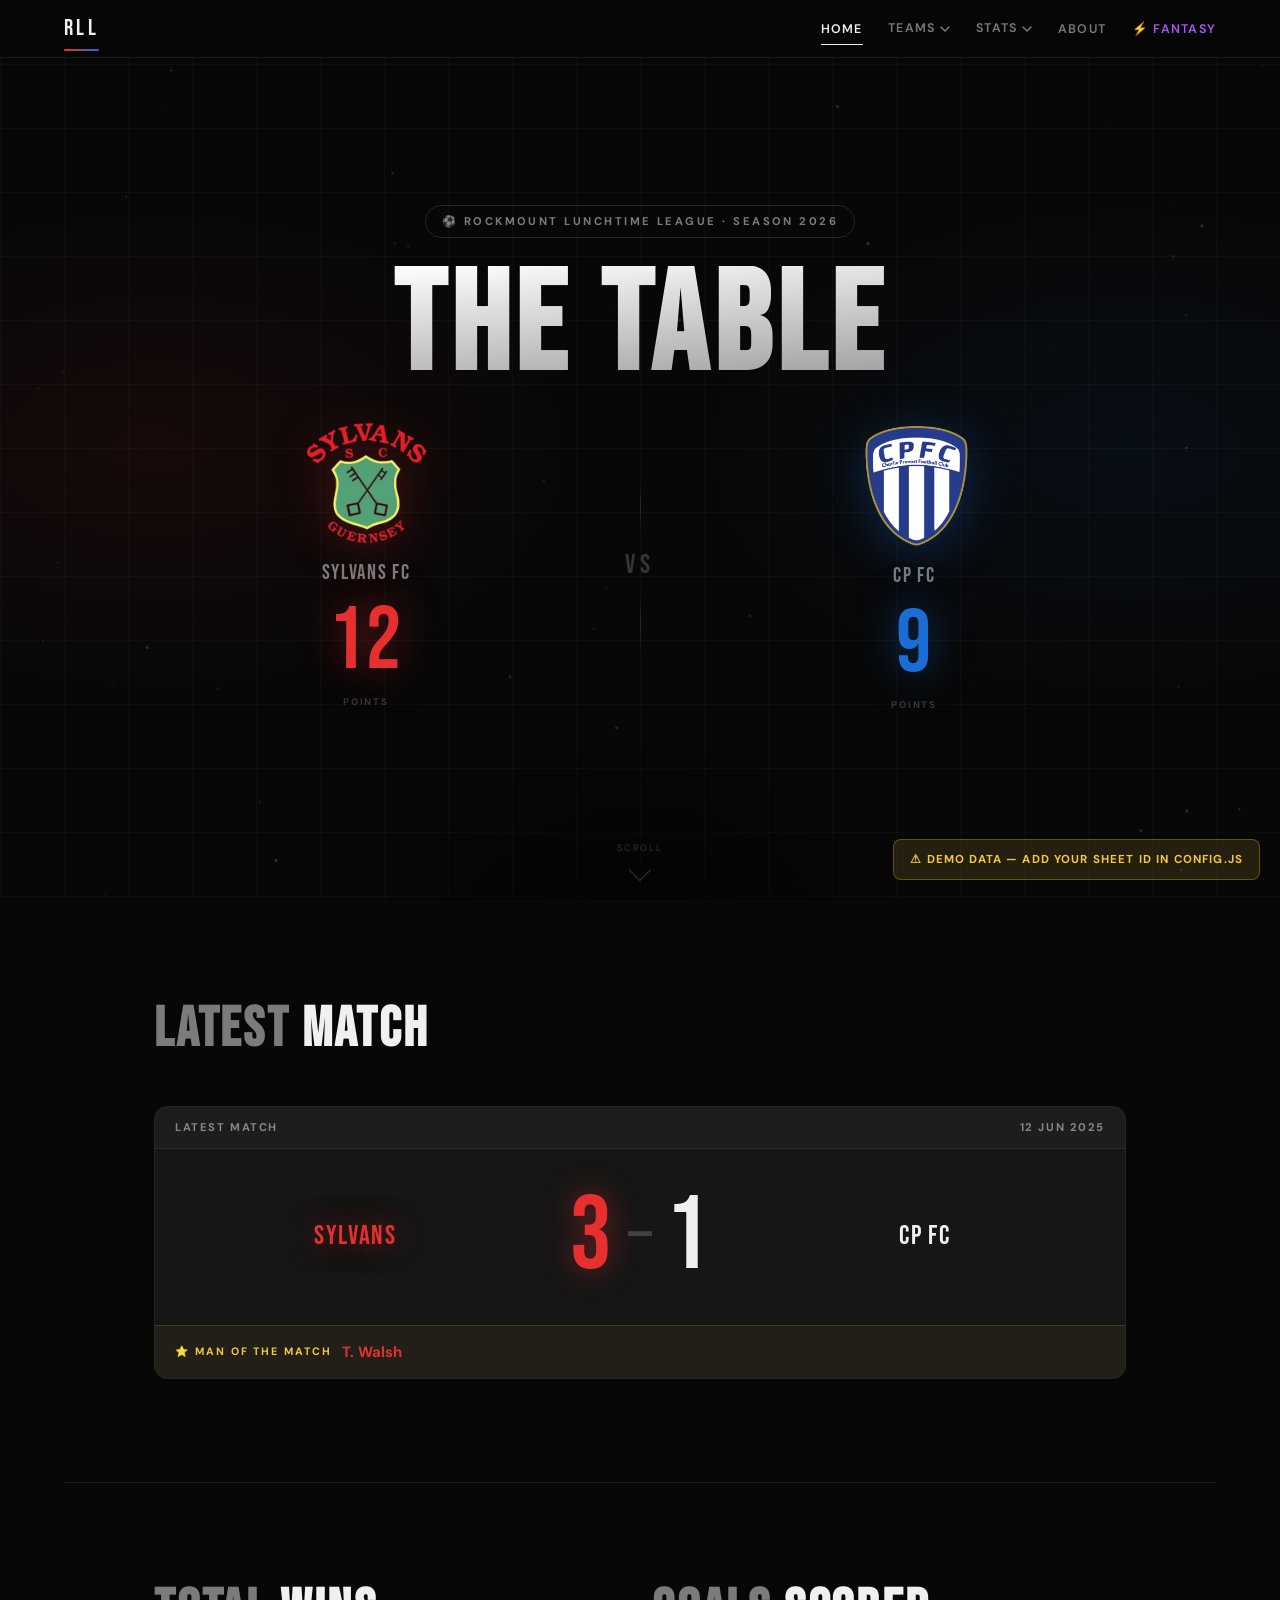
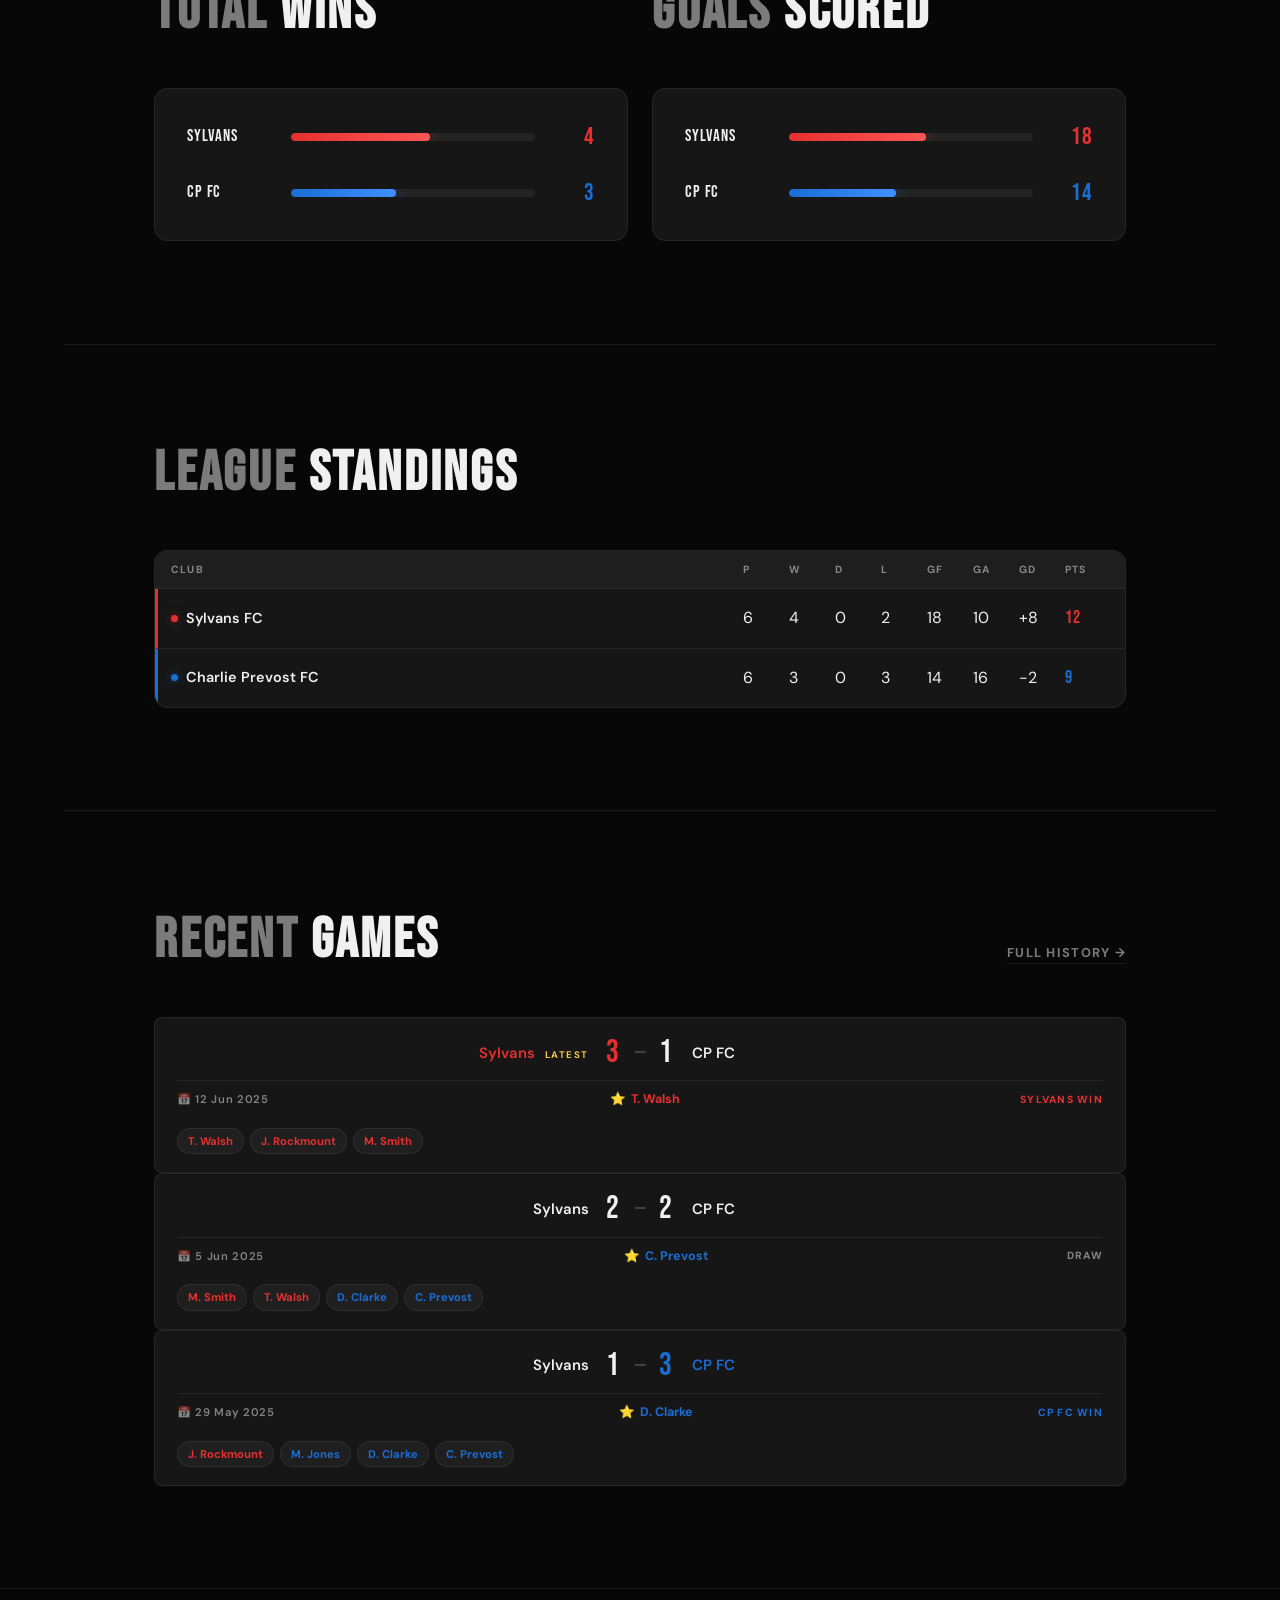
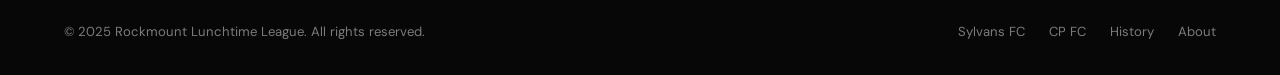
==== index.html @ b9c8434e "Update index.html" ====
<!DOCTYPE html>
<html lang="en">
<head>
  <meta charset="UTF-8" />
  <meta name="viewport" content="width=device-width, initial-scale=1.0" />
  <title>Rockmount Lunchtime League</title>
  <link rel="icon" type="image/png" href="/assets/favicon.png">
  <meta name="description" content="The official home of the Rockmount Lunchtime League — Sylvans FC vs Charlie Prevost FC." />
  <link rel="stylesheet" href="css/style.css" />
  <style>
    /* ---- Hero Points section ---- */
    .hero__points-area {
      width: 100%;
      display: flex;
      flex-direction: column;
      align-items: center;
      gap: clamp(14px, 2.5vw, 22px);
    }

    /* ---- Glassmorphism stats row ---- */
    .stats-strip {
      display: flex;
      gap: 14px;
      flex-wrap: wrap;
      justify-content: center;
      width: 100%;
    }
    .stats-strip__item {
      background: rgba(255,255,255,0.04);
      border: 1px solid rgba(255,255,255,0.09);
      backdrop-filter: blur(12px);
      border-radius: 10px;
      padding: 18px 28px;
      text-align: center;
      flex: 1; min-width: 150px; max-width: 200px;
    }
    .stats-strip__val {
      font-family: var(--font-d);
      font-size: clamp(2rem, 4vw, 2.8rem);
      letter-spacing: 0.05em; line-height: 1;
    }
    .stats-strip__lbl {
      font-size: 0.65rem; font-weight: 700;
      letter-spacing: 0.2em; text-transform: uppercase;
      color: var(--text-muted); margin-top: 5px;
    }

    /* ---- Section layouts ---- */
    .two-col {
      display: grid;
      grid-template-columns: 1fr 1fr;
      gap: 24px;
    }
    @media(max-width:680px) {
      .two-col { grid-template-columns: 1fr; }
      .stats-strip__item { min-width: 130px; }
    }

    /* ---- League badge ---- */
    .league-table-wrap {
      overflow-x: auto;
    }

    /* ---- Demo notice ---- */
    #demo-badge {
      display: none;
      position: fixed;
      bottom: 20px; right: 20px;
      background: rgba(245,200,66,0.12);
      border: 1px solid rgba(245,200,66,0.3);
      border-radius: 8px;
      padding: 10px 16px;
      font-size: 0.72rem; font-weight: 700;
      letter-spacing: 0.1em; text-transform: uppercase;
      color: var(--gold);
      align-items: center; gap: 8px;
      z-index: 200;
    }
  </style>
</head>
<body>

<!-- Page transition overlay -->
<div class="page-transition"></div>
<nav class="nav" id="main-nav">
  <a class="nav__logo" href="index.html" data-transition>RLL</a>
  <ul class="nav__links" id="nav-links">
    <li class="nav__item"><a class="nav__link" href="index.html" data-transition>Home</a></li>
    <li class="nav__item" id="dd-teams">
      <button class="nav__item-btn" data-dropdown="teams">Teams<svg viewBox="0 0 10 6" fill="none"><path d="M1 1l4 4 4-4" stroke="currentColor" stroke-width="1.5" stroke-linecap="round" stroke-linejoin="round"/></svg></button>
      <ul class="nav__dropdown">
        <li class="nav__dropdown-item"><a class="nav__dropdown-link" href="sylvans.html" data-transition><span class="nav__dropdown-link__icon">🔴</span> Sylvans FC</a></li>
        <li class="nav__dropdown-item"><a class="nav__dropdown-link" href="cpfc.html" data-transition><span class="nav__dropdown-link__icon">🔵</span> CP FC</a></li>
      </ul>
    </li>
    <li class="nav__item" id="dd-stats">
      <button class="nav__item-btn" data-dropdown="stats">Stats<svg viewBox="0 0 10 6" fill="none"><path d="M1 1l4 4 4-4" stroke="currentColor" stroke-width="1.5" stroke-linecap="round" stroke-linejoin="round"/></svg></button>
      <ul class="nav__dropdown">
        <li class="nav__dropdown-item"><a class="nav__dropdown-link" href="players.html" data-transition><span class="nav__dropdown-link__icon">👤</span> Players</a></li>
        <li class="nav__dropdown-item"><a class="nav__dropdown-link" href="history.html" data-transition><span class="nav__dropdown-link__icon">📋</span> History</a></li>
      </ul>
    </li>
    <li class="nav__item"><a class="nav__link" href="announcements.html" data-transition>About</a></li>
    <li class="nav__item nav__item--fantasy"><a class="nav__link" href="fantasy.html" data-transition style="color:#a855f7">&#x26A1; Fantasy</a></li>
  </ul>
  <button class="nav__toggle" aria-label="Toggle menu" id="nav-toggle"><span></span><span></span><span></span></button>
</nav>

<!-- Announcement banner — shown only when sheet cell has text -->
<div class="announcement-bar" id="announcement-bar" aria-live="polite" hidden>
  <span class="announcement-bar__icon">📣</span>
  <span class="announcement-bar__text" id="announcement-text"></span>
  <button class="announcement-bar__close" id="announcement-close" aria-label="Dismiss">✕</button>
</div>

<!-- Demo badge -->
<div id="demo-badge">⚠ Demo Data — Add your Sheet ID in config.js</div>

<!-- ── NAV ──────────────────────────────────────── -->


<!-- ── HERO ─────────────────────────────────────── -->
<section class="hero" id="hero">
  <div class="hero__bg"></div>
  <canvas id="hero-canvas" style="position:absolute;inset:0;width:100%;height:100%;z-index:0;opacity:0.4;pointer-events:none"></canvas>

  <div class="hero__content">
    <!-- Eyebrow -->
    <div class="hero__eyebrow">⚽ Rockmount Lunchtime League · Season 2026</div>

    <!-- Title -->
    <h1 class="hero__title">THE TABLE</h1>

    <!-- ── MAIN TEAM POINTS DISPLAY ── -->
    <div class="hero__teams" id="hero-teams">
      <!-- Sylvans -->
      <a class="hero__team hero__team--sylvans" href="sylvans.html" data-transition>
        <img
          class="team-logo team-logo--sylvans"
          src="assets/sylvans-logo.png"
          onerror="this.replaceWith(buildFallbackLogo('S','var(--sylvans)'))"
          alt="Sylvans FC"
        />
        <span class="hero__team-name">Sylvans FC</span>
        <div class="hero__team-pts" id="hero-syl-pts">
          <span class="loading" style="padding:0;gap:6px;border:none;font-family:var(--font-d);font-size:inherit;color:inherit">...</span>
        </div>
        <div class="hero__pts-label">Points</div>
      </a>

      <!-- VS -->
      <div class="hero__vs">
        <div class="hero__vs-line"></div>
        <span>VS</span>
        <div class="hero__vs-line"></div>
      </div>

      <!-- CP FC -->
      <a class="hero__team hero__team--cpfc" href="cpfc.html" data-transition>
        <img
          class="team-logo team-logo--cpfc"
          src="assets/cpfc-logo.png"
          onerror="this.replaceWith(buildFallbackLogo('C','var(--cpfc)'))"
          alt="CP FC"
        />
        <span class="hero__team-name">CP FC</span>
        <div class="hero__team-pts" id="hero-cpfc-pts">
          <span class="loading" style="padding:0;gap:6px;border:none;font-family:var(--font-d);font-size:inherit;color:inherit">...</span>
        </div>
        <div class="hero__pts-label">Points</div>
      </a>
    </div>

  </div><!-- /hero__content -->

  <div class="hero__scroll">
    <span>Scroll</span>
    <div class="hero__scroll-arrow"></div>
  </div>
</section>

<!-- ── LATEST MATCH ──────────────────────────────── -->
<section class="section" id="latest-match-section">
  <div class="container">
    <h2 class="section-title reveal"><span>Latest</span> Match</h2>
    <div id="latest-match-wrap" class="reveal">
      <div class="loading">Loading match data</div>
    </div>
  </div>
</section>

<!-- ── WINS & GOALS ──────────────────────────────── -->
<section class="section">
  <div class="container">
    <div class="two-col">
      <!-- Total Wins -->
      <div>
        <h2 class="section-title reveal"><span>Total</span> Wins</h2>
        <div id="wins-wrap" class="reveal">
          <div class="loading">Loading</div>
        </div>
      </div>
      <!-- Total Goals -->
      <div>
        <h2 class="section-title reveal"><span>Goals</span> Scored</h2>
        <div id="goals-wrap" class="reveal">
          <div class="loading">Loading</div>
        </div>
      </div>
    </div>
  </div>
</section>

<!-- ── FULL STANDINGS TABLE ──────────────────────── -->
<section class="section">
  <div class="container">
    <h2 class="section-title reveal"><span>League</span> Standings</h2>
    <div class="league-table-wrap reveal">
      <div id="standings-wrap">
        <div class="loading">Loading standings</div>
      </div>
    </div>
  </div>
</section>

<!-- ── QUICK HISTORY ─────────────────────────────── -->
<section class="section">
  <div class="container">
    <div style="display:flex;align-items:baseline;justify-content:space-between;flex-wrap:wrap;gap:12px;margin-bottom:clamp(24px,4vw,48px)">
      <h2 class="section-title" style="margin-bottom:0"><span>Recent</span> Games</h2>
      <a href="history.html" data-transition style="font-size:0.8rem;font-weight:700;letter-spacing:0.1em;text-transform:uppercase;color:var(--text-muted);transition:color 0.3s;border-bottom:1px solid var(--border)">
        Full History →
      </a>
    </div>
    <div id="quick-history-wrap">
      <div class="loading">Loading history</div>
    </div>
  </div>
</section>

<!-- ── FOOTER ────────────────────────────────────── -->
<footer class="footer">
  <p>© 2025 Rockmount Lunchtime League. All rights reserved.</p>
  <nav class="footer__links">
    <a href="sylvans.html" data-transition>Sylvans FC</a>
    <a href="cpfc.html"    data-transition>CP FC</a>
    <a href="history.html" data-transition>History</a>
    <a href="announcements.html"   data-transition>About</a>
  </nav>
</footer>

<!-- ── SCRIPTS ───────────────────────────────────── -->
<script src="js/config.js"></script>
<script src="js/data.js"></script>
<script src="js/main.js"></script>
<script>
  /* Fallback logo builder — SVG circle with initial */
  function buildFallbackLogo(letter, color) {
    const ns = "http://www.w3.org/2000/svg";
    const svg = document.createElementNS(ns, "svg");
    svg.setAttribute("viewBox","0 0 120 120");
    svg.setAttribute("width","100%"); svg.setAttribute("height","100%");
    svg.style.cssText = "display:block;max-width:100%";
    svg.innerHTML = `
      <circle cx="60" cy="60" r="58" fill="none" stroke="${color}" stroke-width="3" opacity="0.4"/>
      <circle cx="60" cy="60" r="48" fill="${color}" opacity="0.08"/>
      <text x="60" y="76" text-anchor="middle" font-family="Bebas Neue,Impact,sans-serif"
            font-size="54" fill="${color}">${letter}</text>`;
    return svg;
  }

  /* ── Page-specific init ── */
  document.addEventListener("DOMContentLoaded", async () => {
    initParticles("hero-canvas");

    const data = await RLLData.load();
    if (data.fromDemo) showDemoBadge();

    /* Announcement banner */
    if (data.announcement) {
      const bar   = document.getElementById("announcement-bar");
      const text  = document.getElementById("announcement-text");
      const close = document.getElementById("announcement-close");
      text.textContent = data.announcement;
      bar.hidden = false;
      // Slight delay so the entry animation is visible
      requestAnimationFrame(() => setTimeout(() => bar.classList.add("visible"), 60));
      close.addEventListener("click", () => {
        bar.classList.add("hiding");
        bar.addEventListener("transitionend", () => { bar.hidden = true; }, { once: true });
      });
    }

    /* Hero points — animate in with counter */
    const sylEl  = document.getElementById("hero-syl-pts");
    const cpfcEl = document.getElementById("hero-cpfc-pts");

    sylEl.innerHTML  = `<span data-count="${data.sylvansPoints}" data-duration="1400">0</span>`;
    cpfcEl.innerHTML = `<span data-count="${data.cpfcPoints}"    data-duration="1400">0</span>`;

    Counter.initAll();

    /* Score-flip the hero numbers after short delay */
    setTimeout(() => {
      const sylSpan  = sylEl.querySelector("span");
      const cpfcSpan = cpfcEl.querySelector("span");
      if (sylSpan)  animateScoreFlip(sylSpan,  data.sylvansPoints);
      if (cpfcSpan) animateScoreFlip(cpfcSpan, data.cpfcPoints);
    }, 300);

    /* Latest match card */
    document.getElementById("latest-match-wrap").innerHTML = buildMatchCard(data.latestMatch);

    /* Wins comparison bar */
    document.getElementById("wins-wrap").innerHTML =
      buildComparisonBar(data,
        "Sylvans", data.sylvansWins,
        "CP FC",   data.cpfcWins
      );

    /* Goals comparison bar */
    document.getElementById("goals-wrap").innerHTML =
      buildComparisonBar(data,
        "Sylvans", data.sylvansGoalsFor,
        "CP FC",   data.cpfcGoalsFor
      );

    /* Full standings table */
    const sylLead = data.sylvansPoints >= data.cpfcPoints;
    document.getElementById("standings-wrap").innerHTML = `
      <div class="standings-table">
        <div class="standings-table__header">
          <span>Club</span>
          <span>P</span><span>W</span><span>D</span><span>L</span>
          <span>GF</span><span>GA</span><span>GD</span><span>Pts</span>
        </div>
        ${buildStandingsRow(
          sylLead ? 1 : 2,
          "Sylvans FC", data.sylvansPlayed, data.sylvansWins, data.sylvansDraws,
          data.sylvansLosses, data.sylvansGoalsFor, data.sylvansGoalsAgainst, data.sylvansPoints,
          "sylvans"
        )}
        ${buildStandingsRow(
          sylLead ? 2 : 1,
          "Charlie Prevost FC", data.cpfcPlayed, data.cpfcWins, data.cpfcDraws,
          data.cpfcLosses, data.cpfcGoalsFor, data.cpfcGoalsAgainst, data.cpfcPoints,
          "cpfc"
        )}
      </div>
    `;

    /* Quick history — last 3 games */
    document.getElementById("quick-history-wrap").innerHTML =
      buildHistoryRows(data.history.slice(0, 3));

    /* Re-init reveals for injected content */
    document.querySelectorAll(".reveal").forEach(el => {
      if (!el.classList.contains("visible")) Reveal.observe(el);
    });
    Bars.init();
    Counter.initAll();
  });

  function buildStandingsRow(pos, name, p, w, d, l, gf, ga, pts, team) {
    const gd = gf - ga;
    return `
      <div class="standings-row standings-row--${pos === 1 ? "1st" : "2nd"}">
        <div class="standings-team">
          <div class="standings-dot"></div>
          <span>${name}</span>
        </div>
        <span>${p}</span>
        <span>${w}</span>
        <span>${d}</span>
        <span>${l}</span>
        <span>${gf}</span>
        <span>${ga}</span>
        <span>${gd > 0 ? "+" : ""}${gd}</span>
        <span class="standings-pts">${pts}</span>
      </div>
    `;
  }
</script>
</body>
</html>
---- css/style.css ----
/* =====================================================
   ROCKMOUNT LUNCHTIME LEAGUE — style.css
===================================================== */
@import url('https://fonts.googleapis.com/css2?family=Bebas+Neue&family=DM+Sans:opsz,wght@9..40,300;9..40,400;9..40,500;9..40,600;9..40,700&display=swap');

:root {
  --bg:#070707; --bg-raised:#0f0f0f; --bg-card:#161616; --bg-card-hv:#1c1c1c;
  --text:#f0f0f0; --text-muted:rgba(240,240,240,0.5); --text-dim:rgba(240,240,240,0.2);
  --border:rgba(255,255,255,0.07); --border-md:rgba(255,255,255,0.12);
  --sylvans:#e63030; --sylvans-lt:#ff5555; --sylvans-glow:rgba(230,48,48,0.5);
  --cpfc:#1a6dd4;    --cpfc-lt:#4090ff;    --cpfc-glow:rgba(26,109,212,0.5);
  --gold:#f5c842; --gold-glow:rgba(245,200,66,0.35);
  --green:#2ed573; --red-soft:#ff4757;
  --team-color:var(--sylvans); --team-glow:var(--sylvans-glow); --team-lt:var(--sylvans-lt);
  --nav-h:58px; --pad-x:clamp(16px,5vw,64px);
  --section-py:clamp(48px,8vw,110px); --radius:8px; --radius-lg:14px;
  --font-d:'Bebas Neue','Impact',sans-serif; --font-b:'DM Sans','Helvetica Neue',sans-serif;
  --ease:cubic-bezier(0.25,0.46,0.45,0.94); --ease-bounce:cubic-bezier(0.34,1.56,0.64,1);
  --t:0.3s; --ts:0.6s;
}
*,*::before,*::after{margin:0;padding:0;box-sizing:border-box;}
html{scroll-behavior:smooth;}
body{background:var(--bg);color:var(--text);font-family:var(--font-b);line-height:1.65;overflow-x:hidden;-webkit-font-smoothing:antialiased;}
a{color:inherit;text-decoration:none;}
img,svg{display:block;max-width:100%;}
button{cursor:pointer;border:none;background:none;font:inherit;}

/* PAGE TRANSITION */
.page-transition{position:fixed;inset:0;background:#000;z-index:9999;pointer-events:none;transform:translateY(0%);transition:transform .55s var(--ease);}
.page-transition.out{transform:translateY(-100%);}
.page-transition.prep{transform:translateY(-100%);transition:none;}
.page-transition.in{transform:translateY(0%);transition:transform .45s var(--ease);}

/* NAV */
.nav{position:fixed;top:0;left:0;right:0;height:var(--nav-h);z-index:100;display:flex;align-items:center;justify-content:space-between;padding:0 var(--pad-x);background:rgba(7,7,7,.82);backdrop-filter:blur(20px);-webkit-backdrop-filter:blur(20px);border-bottom:1px solid var(--border);transition:background var(--t) var(--ease);}
.nav.scrolled{background:rgba(7,7,7,.97);}
.nav__logo{font-family:var(--font-d);font-size:1.45rem;letter-spacing:.15em;position:relative;flex-shrink:0;z-index:2;}
.nav__logo::after{content:'';position:absolute;bottom:-3px;left:0;right:0;height:2px;background:linear-gradient(90deg,var(--sylvans),var(--cpfc));border-radius:2px;}
.nav__links{display:flex;list-style:none;gap:clamp(10px,2vw,30px);align-items:center;}
.nav__link{font-size:.78rem;font-weight:600;letter-spacing:.1em;text-transform:uppercase;color:var(--text-muted);transition:color var(--t) var(--ease);position:relative;white-space:nowrap;padding:4px 0;}
.nav__link::after{content:'';position:absolute;bottom:-4px;left:0;right:0;height:1px;background:var(--text);transform:scaleX(0);transition:transform var(--t) var(--ease);transform-origin:left;}
.nav__link:hover,.nav__link.active{color:var(--text);}
.nav__link:hover::after,.nav__link.active::after{transform:scaleX(1);}
.nav__toggle{display:none;flex-direction:column;gap:5px;padding:8px;margin-right:-8px;z-index:2;-webkit-tap-highlight-color:transparent;}
.nav__toggle span{display:block;width:22px;height:2px;background:var(--text);border-radius:2px;transition:var(--t) var(--ease);transform-origin:center;}
.nav__toggle.open span:nth-child(1){transform:translateY(7px) rotate(45deg);}
.nav__toggle.open span:nth-child(2){opacity:0;transform:scaleX(0);}
.nav__toggle.open span:nth-child(3){transform:translateY(-7px) rotate(-45deg);}

/* CONTAINER & SECTION */
.container{width:100%;max-width:1100px;margin:0 auto;padding:0 var(--pad-x);}
.section{padding:var(--section-py) 0;position:relative;}
.section+.section::before{content:'';display:block;height:1px;background:var(--border);position:absolute;top:0;left:var(--pad-x);right:var(--pad-x);}
.section-title{font-family:var(--font-d);font-size:clamp(1.8rem,5vw,3.5rem);letter-spacing:.05em;line-height:1;margin-bottom:clamp(20px,4vw,48px);}
.section-title span{color:var(--text-muted);}

/* REVEAL */
.reveal{opacity:0;transform:translateY(22px);transition:opacity .65s var(--ease),transform .65s var(--ease);}
.reveal.visible{opacity:1;transform:translateY(0);}

/* HERO */
.hero{min-height:100svh;display:flex;flex-direction:column;justify-content:center;align-items:center;padding:calc(var(--nav-h) + 32px) var(--pad-x) 72px;position:relative;overflow:hidden;text-align:center;}
.hero__bg{position:absolute;inset:0;z-index:0;background:var(--bg);}
.hero__bg::before{content:'';position:absolute;inset:0;background-image:linear-gradient(rgba(255,255,255,.025) 1px,transparent 1px),linear-gradient(90deg,rgba(255,255,255,.025) 1px,transparent 1px);background-size:64px 64px;}
.hero__bg::after{content:'';position:absolute;inset:0;background:radial-gradient(ellipse 55% 45% at 12% 50%,rgba(230,48,48,.07) 0%,transparent 65%),radial-gradient(ellipse 55% 45% at 88% 50%,rgba(26,109,212,.07) 0%,transparent 65%),radial-gradient(ellipse 40% 60% at 50% 115%,rgba(0,0,0,.9) 0%,transparent 60%);}
.hero__content{position:relative;z-index:1;display:flex;flex-direction:column;align-items:center;gap:clamp(18px,3vw,28px);width:100%;max-width:960px;}
.hero__eyebrow{font-size:.7rem;font-weight:700;letter-spacing:.22em;text-transform:uppercase;color:var(--text-muted);border:1px solid var(--border-md);padding:6px 16px;border-radius:100px;white-space:nowrap;}
.hero__title{font-family:var(--font-d);font-size:clamp(3rem,11vw,9rem);line-height:.88;letter-spacing:.04em;background:linear-gradient(175deg,#fff 0%,rgba(255,255,255,.58) 100%);-webkit-background-clip:text;-webkit-text-fill-color:transparent;background-clip:text;}
.hero__teams{display:flex;align-items:center;justify-content:center;gap:clamp(10px,4vw,70px);width:100%;}
.hero__team{display:flex;flex-direction:column;align-items:center;gap:clamp(6px,1.5vw,12px);text-decoration:none;transition:transform var(--t) var(--ease);flex:1;min-width:0;-webkit-tap-highlight-color:transparent;}
.hero__team:active{transform:scale(.97);}
@media(hover:hover){.hero__team:hover{transform:translateY(-5px);}}
.team-logo{width:clamp(72px,16vw,134px);height:auto;flex-shrink:0;}
.team-logo--sylvans{filter:drop-shadow(0 8px 24px rgba(230,48,48,.3));animation:floatLogo 4s ease-in-out infinite,glowSylvans 3.5s ease-in-out infinite;}
.team-logo--cpfc{filter:drop-shadow(0 8px 24px rgba(26,109,212,.3));animation:floatLogo 4s ease-in-out infinite .7s,glowCPFC 3.5s ease-in-out infinite .7s;}
.hero__team-name{font-family:var(--font-d);font-size:clamp(.8rem,2.5vw,1.3rem);letter-spacing:.08em;color:var(--text-muted);text-align:center;line-height:1.2;}
.hero__team-pts{font-family:var(--font-d);font-size:clamp(3rem,9vw,5.5rem);line-height:1;letter-spacing:.02em;}
.hero__team--sylvans .hero__team-pts{color:var(--sylvans);text-shadow:0 0 40px var(--sylvans-glow);}
.hero__team--cpfc .hero__team-pts{color:var(--cpfc);text-shadow:0 0 40px var(--cpfc-glow);}
.hero__pts-label{font-size:.6rem;font-weight:700;letter-spacing:.2em;text-transform:uppercase;color:var(--text-dim);margin-top:-4px;}
.hero__vs{display:flex;flex-direction:column;align-items:center;gap:8px;padding:0 2px;flex-shrink:0;}
.hero__vs>span{font-family:var(--font-d);font-size:clamp(.9rem,2.5vw,1.7rem);letter-spacing:.18em;color:var(--text-dim);}
.hero__vs-line{width:1px;height:clamp(36px,6vw,55px);background:linear-gradient(180deg,transparent,var(--border-md),transparent);}
.hero__scroll{position:absolute;bottom:22px;left:50%;transform:translateX(-50%);display:flex;flex-direction:column;align-items:center;gap:6px;z-index:1;}
.hero__scroll>span{font-size:.58rem;letter-spacing:.2em;text-transform:uppercase;color:var(--text-dim);}
.hero__scroll-arrow{width:16px;height:16px;border-right:1px solid var(--text-dim);border-bottom:1px solid var(--text-dim);transform:rotate(45deg);animation:scrollBounce 2.2s ease-in-out infinite;}

/* STANDINGS */
.standings-table{width:100%;border:1px solid var(--border);border-radius:var(--radius-lg);overflow:hidden;background:var(--bg-card);}
.standings-table__header{display:grid;grid-template-columns:1fr repeat(8,minmax(32px,44px));padding:10px 16px;background:rgba(255,255,255,.035);border-bottom:1px solid var(--border);font-size:.65rem;font-weight:700;letter-spacing:.12em;text-transform:uppercase;color:var(--text-muted);gap:2px;}
.standings-row{display:grid;grid-template-columns:1fr repeat(8,minmax(32px,44px));padding:14px 16px;border-bottom:1px solid var(--border);align-items:center;gap:2px;transition:background var(--t) var(--ease);}
.standings-row:last-child{border-bottom:none;}
.standings-row:hover{background:rgba(255,255,255,.02);}
.standings-row--1st{border-left:3px solid var(--sylvans);padding-left:13px;}
.standings-row--2nd{border-left:3px solid var(--cpfc);padding-left:13px;}
.standings-team{display:flex;align-items:center;gap:8px;font-weight:600;font-size:.9rem;min-width:0;}
.standings-team-name{white-space:nowrap;overflow:hidden;text-overflow:ellipsis;}
.standings-dot{width:7px;height:7px;border-radius:50%;flex-shrink:0;}
.standings-row--1st .standings-dot{background:var(--sylvans);box-shadow:0 0 8px var(--sylvans-glow);}
.standings-row--2nd .standings-dot{background:var(--cpfc);box-shadow:0 0 8px var(--cpfc-glow);}
.standings-pts{font-family:var(--font-d);font-size:1.15rem;letter-spacing:.05em;}
.standings-row--1st .standings-pts{color:var(--sylvans);}
.standings-row--2nd .standings-pts{color:var(--cpfc);}
.standings-col{font-size:.88rem;text-align:center;color:var(--text-muted);}

/* MATCH CARD */
.match-card{background:var(--bg-card);border:1px solid var(--border);border-radius:var(--radius-lg);overflow:hidden;}
.match-card__date{padding:11px 20px;background:rgba(255,255,255,.03);border-bottom:1px solid var(--border);font-size:.7rem;font-weight:700;letter-spacing:.14em;text-transform:uppercase;color:var(--text-muted);display:flex;justify-content:space-between;align-items:center;flex-wrap:wrap;gap:6px;}
.match-card__body{padding:clamp(20px,4vw,36px) clamp(16px,3vw,24px);display:flex;align-items:center;justify-content:center;gap:clamp(10px,3vw,50px);}
.match-card__team{display:flex;flex-direction:column;align-items:center;gap:4px;flex:1;min-width:80px;}
.match-card__team-name{font-family:var(--font-d);font-size:clamp(1rem,3.5vw,1.7rem);letter-spacing:.06em;text-align:center;line-height:1.1;}
.match-card__score-block{display:flex;align-items:center;gap:clamp(8px,2vw,14px);flex-shrink:0;}
.match-card__score{font-family:var(--font-d);font-size:clamp(3rem,10vw,6.5rem);line-height:1;letter-spacing:.02em;}
.match-card__score-sep{font-family:var(--font-d);font-size:clamp(1.2rem,4vw,3rem);color:var(--text-dim);line-height:1;}
.match-card__motm{padding:14px 20px;background:rgba(245,200,66,.05);border-top:1px solid rgba(245,200,66,.15);display:flex;align-items:center;gap:10px;flex-wrap:wrap;}
.match-card__motm-label{font-size:.67rem;font-weight:700;letter-spacing:.18em;text-transform:uppercase;color:var(--gold);}
.match-card__motm-name{font-weight:600;font-size:.93rem;}

/* COMPARISON BAR */
.comparison-bar{background:var(--bg-card);border:1px solid var(--border);border-radius:var(--radius-lg);padding:clamp(20px,3vw,28px) clamp(16px,3vw,32px);display:flex;flex-direction:column;gap:16px;}
.comparison-bar__row{display:flex;align-items:center;gap:clamp(10px,2vw,16px);}
.comparison-bar__team{width:clamp(58px,12vw,88px);flex-shrink:0;font-family:var(--font-d);font-size:clamp(.85rem,2vw,1.05rem);letter-spacing:.05em;white-space:nowrap;}
.comparison-bar__track{flex:1;height:8px;background:rgba(255,255,255,.06);border-radius:100px;overflow:hidden;}
.comparison-bar__fill{height:100%;border-radius:100px;width:0%;transition:width 1.3s var(--ease);}
.comparison-bar__row--sylvans .comparison-bar__fill{background:linear-gradient(90deg,var(--sylvans),var(--sylvans-lt));box-shadow:0 0 16px var(--sylvans-glow);}
.comparison-bar__row--cpfc   .comparison-bar__fill{background:linear-gradient(90deg,var(--cpfc),var(--cpfc-lt));box-shadow:0 0 16px var(--cpfc-glow);}
.comparison-bar__value{width:clamp(32px,7vw,44px);text-align:right;font-family:var(--font-d);font-size:clamp(1.2rem,3vw,1.5rem);letter-spacing:.05em;}
.comparison-bar__row--sylvans .comparison-bar__value{color:var(--sylvans);}
.comparison-bar__row--cpfc   .comparison-bar__value{color:var(--cpfc);}

/* MOTM */
.motm-podium{display:grid;grid-template-columns:repeat(3,1fr);gap:12px;margin-bottom:20px;}
.motm-podium__card{background:var(--bg-card);border:1px solid var(--border);border-radius:var(--radius-lg);padding:clamp(16px,2.5vw,24px);text-align:center;position:relative;overflow:hidden;transition:border-color var(--t),background var(--t);}
.motm-podium__card:hover{background:var(--bg-card-hv);border-color:rgba(245,200,66,.35);}
.motm-podium__card--1st{border-color:rgba(245,200,66,.3);background:rgba(245,200,66,.04);}
.motm-podium__pos{font-family:var(--font-d);font-size:2.2rem;letter-spacing:.04em;line-height:1;color:var(--text-dim);margin-bottom:6px;}
.motm-podium__card--1st .motm-podium__pos{color:var(--gold);font-size:2.6rem;}
.motm-podium__name{font-weight:700;font-size:clamp(.82rem,2vw,1rem);line-height:1.3;}
.motm-podium__count{font-size:.7rem;color:var(--gold);font-weight:700;margin-top:4px;}
.motm-list{display:flex;flex-direction:column;gap:8px;}
.motm-row{display:flex;align-items:center;gap:14px;padding:13px 18px;background:var(--bg-card);border:1px solid var(--border);border-radius:var(--radius);transition:background var(--t) var(--ease),border-color var(--t);}
.motm-row:hover{background:var(--bg-card-hv);border-color:var(--border-md);}
.motm-rank{font-family:var(--font-d);font-size:1.2rem;letter-spacing:.05em;color:var(--text-muted);width:30px;flex-shrink:0;}
.motm-row:first-child .motm-rank{color:var(--gold);}
.motm-name{flex:1;font-weight:600;font-size:.93rem;}
.motm-count{font-family:var(--font-d);font-size:1rem;color:var(--gold);}
.motm-bar-wrap{width:80px;flex-shrink:0;}
.motm-bar-track{height:4px;background:rgba(255,255,255,.06);border-radius:100px;overflow:hidden;}
.motm-bar-fill{height:100%;border-radius:100px;background:linear-gradient(90deg,var(--gold),rgba(245,200,66,.5));width:0%;transition:width 1.2s var(--ease);}

/* TEAM HERO */
.team-hero{min-height:clamp(52vh,70vh,80vh);display:flex;align-items:center;padding:calc(var(--nav-h) + clamp(40px,7vw,80px)) var(--pad-x) clamp(40px,6vw,64px);position:relative;overflow:hidden;}
.team-hero__bg{position:absolute;inset:0;z-index:0;background:var(--bg);}
.team-hero__bg::before{content:'';position:absolute;inset:0;background-image:linear-gradient(rgba(255,255,255,.02) 1px,transparent 1px),linear-gradient(90deg,rgba(255,255,255,.02) 1px,transparent 1px);background-size:64px 64px;}
.team-hero__content{position:relative;z-index:1;display:flex;align-items:center;gap:clamp(28px,6vw,110px);width:100%;max-width:1100px;margin:0 auto;}
.team-hero__logo{width:clamp(90px,20vw,200px);flex-shrink:0;animation:floatLogo 4s ease-in-out infinite;}
.team-hero__info{flex:1;min-width:0;}
.team-hero__eyebrow{display:block;margin-bottom:10px;font-size:.72rem;font-weight:700;letter-spacing:.22em;text-transform:uppercase;color:var(--team-color);}
.team-hero__name{font-family:var(--font-d);font-size:clamp(2.4rem,8vw,7rem);line-height:.88;letter-spacing:.04em;margin-bottom:clamp(16px,3vw,24px);}
.team-hero__stats{display:flex;gap:clamp(16px,3vw,32px);flex-wrap:wrap;}
.team-stat{display:flex;flex-direction:column;gap:3px;}
.team-stat__val{font-family:var(--font-d);font-size:clamp(1.8rem,4vw,2.5rem);line-height:1;letter-spacing:.05em;color:var(--team-color);}
.team-stat__lbl{font-size:.64rem;font-weight:700;letter-spacing:.16em;text-transform:uppercase;color:var(--text-muted);}
.form-guide{display:flex;gap:6px;margin-top:18px;flex-wrap:wrap;}
.form-badge{width:30px;height:30px;display:flex;align-items:center;justify-content:center;border-radius:6px;font-size:.72rem;font-weight:700;}
.form-badge--W{background:rgba(46,213,115,.12);color:var(--green);border:1px solid rgba(46,213,115,.28);}
.form-badge--L{background:rgba(255,71,87,.12);color:var(--red-soft);border:1px solid rgba(255,71,87,.28);}
.form-badge--D{background:rgba(255,255,255,.06);color:var(--text-muted);border:1px solid var(--border);}

/* HISTORY */
.history-match{background:var(--bg-card);border:1px solid var(--border);border-radius:var(--radius);padding:clamp(14px,2.5vw,18px) clamp(14px,2.5vw,22px);display:grid;grid-template-columns:1fr auto 1fr;grid-template-rows:auto auto;align-items:center;gap:10px 12px;transition:background var(--t) var(--ease),border-color var(--t) var(--ease);}
.history-match:hover{background:var(--bg-card-hv);border-color:var(--border-md);}
.history-match__team{font-weight:600;font-size:clamp(.8rem,2.5vw,.93rem);}
.history-match__team--home{text-align:right;}
.history-match__team--away{text-align:left;}
.history-match__score{display:flex;align-items:center;gap:clamp(4px,1.5vw,8px);flex-shrink:0;}
.history-match__score-num{font-family:var(--font-d);font-size:clamp(1.5rem,5vw,2rem);letter-spacing:.05em;line-height:1;min-width:clamp(18px,4vw,26px);text-align:center;}
.history-match__score-sep{color:var(--text-dim);font-family:var(--font-d);font-size:clamp(1rem,3vw,1.3rem);}
.history-match__meta{grid-column:1/-1;display:flex;align-items:center;justify-content:space-between;padding-top:8px;border-top:1px solid var(--border);gap:8px;flex-wrap:wrap;}
.history-match__motm{display:flex;align-items:center;gap:5px;font-size:.78rem;color:var(--gold);}
.history-match__date{font-size:.7rem;font-weight:600;letter-spacing:.06em;color:var(--text-muted);}
.history-match__result{font-size:.65rem;font-weight:800;letter-spacing:.12em;text-transform:uppercase;}
.history-match__scorers{grid-column:1/-1;display:flex;flex-wrap:wrap;gap:6px;padding-top:8px;}
.scorer-chip{display:inline-flex;align-items:center;gap:4px;padding:3px 10px;background:rgba(255,255,255,.04);border:1px solid var(--border);border-radius:100px;font-size:.7rem;font-weight:600;color:var(--text-muted);}
.latest-badge{font-size:.6rem;font-weight:700;letter-spacing:.15em;text-transform:uppercase;color:var(--gold);margin-left:6px;}

/* SQUAD CARDS */
.squad-grid{display:grid;grid-template-columns:repeat(auto-fill,minmax(min(100%,280px),1fr));gap:10px;}
.squad-card{background:var(--bg-card);border:1px solid var(--border);border-radius:var(--radius-lg);padding:18px 20px;display:flex;align-items:center;gap:18px;position:relative;overflow:hidden;transition:border-color var(--t) var(--ease),background var(--t) var(--ease),transform var(--t) var(--ease);}
.squad-card:hover{border-color:var(--border-md);background:var(--bg-card-hv);transform:translateX(4px);}
.squad-card__bar{position:absolute;left:0;top:0;bottom:0;width:3px;}
.squad-card__number{font-family:var(--font-d);font-size:clamp(2rem,5vw,2.8rem);letter-spacing:.04em;line-height:1;min-width:clamp(36px,7vw,52px);text-align:center;flex-shrink:0;}
.squad-card__info{flex:1;min-width:0;}
.squad-card__name{font-weight:700;font-size:clamp(.9rem,2.5vw,1.02rem);margin-bottom:6px;white-space:nowrap;overflow:hidden;text-overflow:ellipsis;cursor:pointer;transition:opacity var(--t);}
.squad-card__name:hover{opacity:.8;}
.squad-card__badges{display:flex;gap:6px;flex-wrap:wrap;}
.squad-badge{display:inline-flex;align-items:center;gap:4px;padding:3px 9px;border-radius:100px;font-size:.68rem;font-weight:700;}
.squad-badge--goals{background:rgba(255,255,255,.06);border:1px solid rgba(255,255,255,.1);color:var(--text-muted);}
.squad-badge--motm{background:rgba(245,200,66,.1);border:1px solid rgba(245,200,66,.22);color:var(--gold);}
.squad-badge--none{background:rgba(255,255,255,.03);border:1px solid var(--border);color:var(--text-dim);font-style:italic;}

/* TOP SCORER / MOTM CARD */
.top-scorer-card{background:var(--bg-card);border:1px solid var(--border);border-radius:var(--radius-lg);overflow:hidden;}
.top-scorer-card--motm{border-color:rgba(245,200,66,.18);}
.top-scorer-card__crown{padding:11px 20px;font-size:.68rem;font-weight:700;letter-spacing:.2em;text-transform:uppercase;color:var(--gold);background:rgba(245,200,66,.05);border-bottom:1px solid rgba(245,200,66,.12);}
.top-scorer-card__hero{padding:clamp(20px,3vw,28px);display:flex;align-items:center;gap:22px;}
.top-scorer-card__goals{font-family:var(--font-d);font-size:clamp(3.5rem,8vw,5.5rem);line-height:1;letter-spacing:.03em;flex-shrink:0;}
.top-scorer-card__name{font-weight:700;font-size:clamp(1.1rem,3vw,1.5rem);margin-bottom:4px;cursor:pointer;}
.top-scorer-card__sub{font-size:.82rem;color:var(--text-muted);}
.top-scorer-card__runners{border-top:1px solid var(--border);display:flex;flex-direction:column;}
.top-scorer-card__runner{display:flex;align-items:center;gap:14px;padding:12px 20px;border-bottom:1px solid var(--border);transition:background var(--t);}
.top-scorer-card__runner:last-child{border-bottom:none;}
.top-scorer-card__runner:hover{background:rgba(255,255,255,.02);}
.top-scorer-card__runner-pos{font-family:var(--font-d);font-size:1.1rem;color:var(--text-dim);width:28px;flex-shrink:0;}
.top-scorer-card__runner-name{flex:1;font-weight:600;font-size:.9rem;cursor:pointer;}
.top-scorer-card__runner-goals{font-family:var(--font-d);font-size:1.2rem;}

/* PLAYER LINK */
.player-link{cursor:pointer;transition:opacity .2s;}
.player-link:hover{opacity:.75;}

/* ABOUT / ABOUT CARDS */
.about-hero{padding:calc(var(--nav-h) + clamp(60px,10vw,110px)) var(--pad-x) clamp(60px,8vw,88px);text-align:center;position:relative;overflow:hidden;}
.about-hero::before{content:'';position:absolute;inset:0;background-image:linear-gradient(rgba(255,255,255,.022) 1px,transparent 1px),linear-gradient(90deg,rgba(255,255,255,.022) 1px,transparent 1px);background-size:64px 64px;}
.about-hero::after{content:'';position:absolute;inset:0;background:radial-gradient(ellipse 80% 55% at 50% 115%,rgba(0,0,0,.85) 0%,transparent 65%);}
.about-hero__inner{position:relative;z-index:1;max-width:720px;margin:0 auto;}
.about-hero__title{font-family:var(--font-d);font-size:clamp(2.4rem,7vw,6.5rem);letter-spacing:.04em;line-height:.92;margin-bottom:18px;}
.about-hero__sub{font-size:clamp(.9rem,2.5vw,1.1rem);line-height:1.75;color:var(--text-muted);}
.about-grid{display:grid;grid-template-columns:repeat(auto-fit,minmax(min(100%,240px),1fr));gap:16px;}
.about-card{background:var(--bg-card);border:1px solid var(--border);border-radius:var(--radius-lg);padding:clamp(20px,3vw,28px);transition:border-color var(--t),background var(--t);}
.about-card:hover{border-color:var(--border-md);background:var(--bg-card-hv);}
.about-card__icon{font-size:1.8rem;margin-bottom:12px;}
.about-card__title{font-family:var(--font-d);font-size:1.4rem;letter-spacing:.06em;margin-bottom:8px;}
.about-card__text{font-size:.88rem;line-height:1.75;color:var(--text-muted);}
.team-cards{display:grid;grid-template-columns:repeat(auto-fit,minmax(min(100%,260px),1fr));gap:16px;}
.team-card{background:var(--bg-card);border:1px solid var(--border);border-radius:var(--radius-lg);padding:clamp(24px,4vw,32px);position:relative;overflow:hidden;transition:transform var(--t) var(--ease),border-color var(--t) var(--ease);display:block;-webkit-tap-highlight-color:transparent;}
@media(hover:hover){.team-card:hover{transform:translateY(-4px);}}
.team-card--sylvans{border-color:rgba(230,48,48,.22);}
.team-card--sylvans:hover{border-color:var(--sylvans);}
.team-card--cpfc{border-color:rgba(26,109,212,.22);}
.team-card--cpfc:hover{border-color:var(--cpfc);}
.team-card__glow{position:absolute;bottom:-50px;right:-50px;width:200px;height:200px;border-radius:50%;opacity:.07;transition:opacity var(--t);}
.team-card:hover .team-card__glow{opacity:.16;}
.team-card--sylvans .team-card__glow{background:var(--sylvans);}
.team-card--cpfc    .team-card__glow{background:var(--cpfc);}
.team-card__name{font-family:var(--font-d);font-size:clamp(1.6rem,4vw,2rem);letter-spacing:.06em;margin-bottom:8px;}
.team-card--sylvans .team-card__name{color:var(--sylvans);}
.team-card--cpfc    .team-card__name{color:var(--cpfc);}
.team-card__desc{font-size:.88rem;line-height:1.7;color:var(--text-muted);}
.team-card__cta{margin-top:14px;font-size:.78rem;font-weight:700;letter-spacing:.1em;text-transform:uppercase;color:var(--text-muted);}

/* PLAYERS PAGE */
.players-hero{padding:calc(var(--nav-h) + clamp(64px,10vw,110px)) var(--pad-x) clamp(48px,7vw,80px);text-align:center;position:relative;overflow:hidden;}
.players-hero::before{content:'';position:absolute;inset:0;background-image:linear-gradient(rgba(255,255,255,.022) 1px,transparent 1px),linear-gradient(90deg,rgba(255,255,255,.022) 1px,transparent 1px);background-size:64px 64px;}
.players-hero::after{content:'';position:absolute;inset:0;background:radial-gradient(ellipse 45% 50% at 20% 60%,rgba(230,48,48,.07) 0%,transparent 60%),radial-gradient(ellipse 45% 50% at 80% 60%,rgba(26,109,212,.07) 0%,transparent 60%),radial-gradient(ellipse 80% 55% at 50% 115%,rgba(0,0,0,.85) 0%,transparent 65%);}
.players-hero__inner{position:relative;z-index:1;}
.players-hero__title{font-family:var(--font-d);font-size:clamp(3rem,10vw,8rem);line-height:.88;letter-spacing:.04em;margin-bottom:16px;}
.players-hero__sub{font-size:clamp(.9rem,2.5vw,1.05rem);color:var(--text-muted);max-width:520px;margin:0 auto 32px;}
.players-hero__stats{display:flex;flex-wrap:wrap;justify-content:center;gap:12px;}
.players-hero__stat{background:rgba(255,255,255,.05);border:1px solid var(--border-md);border-radius:10px;padding:14px 22px;text-align:center;min-width:110px;}
.players-hero__stat-val{font-family:var(--font-d);font-size:clamp(1.8rem,4vw,2.5rem);letter-spacing:.04em;line-height:1;}
.players-hero__stat-lbl{font-size:.62rem;font-weight:700;letter-spacing:.18em;text-transform:uppercase;color:var(--text-muted);margin-top:4px;}
.stats-table-wrap{overflow-x:auto;}
.stats-table{width:100%;border-collapse:collapse;background:var(--bg-card);border:1px solid var(--border);border-radius:var(--radius-lg);overflow:hidden;}
.stats-table th{padding:12px 16px;background:rgba(255,255,255,.035);border-bottom:1px solid var(--border);font-size:.66rem;font-weight:700;letter-spacing:.14em;text-transform:uppercase;color:var(--text-muted);text-align:left;white-space:nowrap;cursor:pointer;transition:color var(--t);user-select:none;}
.stats-table th:hover{color:var(--text);}
.stats-table th.sort-asc::after{content:" ↑";color:var(--text);}
.stats-table th.sort-desc::after{content:" ↓";color:var(--text);}
.stats-table td{padding:14px 16px;border-bottom:1px solid var(--border);font-size:.9rem;transition:background var(--t);}
.stats-table tr:last-child td{border-bottom:none;}
.stats-table tbody tr:hover td{background:rgba(255,255,255,.025);}
.stats-table__num{font-family:var(--font-d);font-size:1.4rem;letter-spacing:.04em;color:var(--text-dim);text-align:center;width:44px;}
.stats-table__name{font-weight:700;}
.stats-table__team-badge{display:inline-flex;align-items:center;padding:3px 10px;border-radius:100px;font-size:.68rem;font-weight:700;letter-spacing:.1em;text-transform:uppercase;}
.stats-table__team-badge--sylvans{background:rgba(230,48,48,.1);border:1px solid rgba(230,48,48,.25);color:var(--sylvans);}
.stats-table__team-badge--cpfc{background:rgba(26,109,212,.1);border:1px solid rgba(26,109,212,.25);color:var(--cpfc);}
.stats-table__val{font-family:var(--font-d);font-size:1.4rem;letter-spacing:.04em;text-align:center;}
.stats-table__val--motm{color:var(--gold);}
.stats-table__bar-wrap{display:flex;align-items:center;gap:10px;}
.stats-table__bar-track{flex:1;height:5px;background:rgba(255,255,255,.06);border-radius:100px;overflow:hidden;min-width:40px;}
.stats-table__bar-fill{height:100%;border-radius:100px;width:0%;transition:width 1.2s var(--ease);}
.stats-table__bar-fill--sylvans{background:linear-gradient(90deg,var(--sylvans),var(--sylvans-lt));}
.stats-table__bar-fill--cpfc{background:linear-gradient(90deg,var(--cpfc),var(--cpfc-lt));}
.stats-table__bar-fill--unknown{background:rgba(255,255,255,.3);}
.scorer-leaderboard{display:flex;flex-direction:column;gap:10px;}
.scorer-lb-item{display:grid;grid-template-columns:36px 1fr auto;align-items:center;gap:14px;background:var(--bg-card);border:1px solid var(--border);border-radius:var(--radius);padding:16px 20px;transition:background var(--t),border-color var(--t);}
.scorer-lb-item:hover{background:var(--bg-card-hv);border-color:var(--border-md);}
.scorer-lb-item--1st{border-color:rgba(245,200,66,.3);background:rgba(245,200,66,.03);}
.scorer-lb-pos{font-family:var(--font-d);font-size:1.4rem;letter-spacing:.04em;color:var(--text-dim);}
.scorer-lb-item--1st .scorer-lb-pos{color:var(--gold);}
.scorer-lb-name{font-weight:700;font-size:.95rem;margin-bottom:2px;}
.scorer-lb-team{font-size:.68rem;font-weight:700;letter-spacing:.1em;text-transform:uppercase;}
.scorer-lb-team--sylvans{color:var(--sylvans);}
.scorer-lb-team--cpfc{color:var(--cpfc);}
.scorer-lb-stat{font-family:var(--font-d);font-size:2rem;letter-spacing:.04em;text-align:right;white-space:nowrap;flex-shrink:0;}
.team-filter-tabs{display:flex;gap:8px;flex-wrap:wrap;margin-bottom:24px;}
.team-tab{padding:8px 20px;background:var(--bg-card);border:1px solid var(--border);border-radius:100px;font-size:.78rem;font-weight:700;letter-spacing:.1em;text-transform:uppercase;color:var(--text-muted);cursor:pointer;transition:all var(--t) var(--ease);-webkit-tap-highlight-color:transparent;}
.team-tab:hover{border-color:var(--border-md);color:var(--text);}
.team-tab.active--all{background:rgba(255,255,255,.08);border-color:var(--border-md);color:var(--text);}
.team-tab.active--sylvans{background:rgba(230,48,48,.1);border-color:var(--sylvans);color:var(--sylvans);}
.team-tab.active--cpfc{background:rgba(26,109,212,.1);border-color:var(--cpfc);color:var(--cpfc);}

/* FOOTER */
.footer{border-top:1px solid var(--border);padding:clamp(24px,4vw,32px) var(--pad-x);display:flex;align-items:center;justify-content:space-between;flex-wrap:wrap;gap:14px;}
.footer p{font-size:.82rem;color:var(--text-muted);}
.footer__links{display:flex;gap:clamp(16px,3vw,24px);flex-wrap:wrap;}
.footer__links a{font-size:.82rem;color:var(--text-muted);transition:color var(--t);}
.footer__links a:hover{color:var(--text);}

/* LOADING */
.loading{display:flex;align-items:center;justify-content:center;padding:44px;color:var(--text-muted);font-size:.82rem;letter-spacing:.1em;text-transform:uppercase;gap:10px;}
.loading::before{content:'';width:16px;height:16px;border:2px solid var(--border-md);border-top-color:var(--text-muted);border-radius:50%;animation:spin .75s linear infinite;flex-shrink:0;}

/* UTILITY */
.text-sylvans{color:var(--sylvans);} .text-cpfc{color:var(--cpfc);} .text-gold{color:var(--gold);} .text-muted{color:var(--text-muted);}

/* ANNOUNCEMENT BANNER */
.announcement-bar{position:fixed;top:var(--nav-h);left:50%;transform:translateX(-50%) translateY(-120%);z-index:99;display:flex;align-items:center;gap:10px;background:rgba(18,18,18,.92);backdrop-filter:blur(16px);-webkit-backdrop-filter:blur(16px);border:1px solid rgba(255,255,255,.12);border-radius:100px;padding:10px 18px 10px 16px;max-width:min(560px,calc(100vw - 32px));box-shadow:0 8px 32px rgba(0,0,0,.5);transition:transform .45s var(--ease-bounce),opacity .3s ease;opacity:0;pointer-events:none;}
.announcement-bar.visible{transform:translateX(-50%) translateY(10px);opacity:1;pointer-events:all;}
.announcement-bar.hiding{transform:translateX(-50%) translateY(-120%);opacity:0;transition:transform .35s ease,opacity .25s ease;}
.announcement-bar__icon{font-size:.95rem;flex-shrink:0;}
.announcement-bar__text{font-size:.82rem;font-weight:600;letter-spacing:.02em;color:var(--text);line-height:1.4;}
.announcement-bar__close{flex-shrink:0;width:22px;height:22px;border-radius:50%;background:rgba(255,255,255,.08);border:1px solid rgba(255,255,255,.1);color:var(--text-muted);font-size:.65rem;display:flex;align-items:center;justify-content:center;cursor:pointer;transition:background var(--t),color var(--t);margin-left:4px;-webkit-tap-highlight-color:transparent;}
.announcement-bar__close:hover{background:rgba(255,255,255,.15);color:var(--text);}

/* =====================================================
   PLAYER POPUP
===================================================== */
.player-popup {
  position: absolute;
  z-index: 1000;
  width: 340px;
  filter: drop-shadow(0 24px 80px rgba(0,0,0,.9));
}

/* Arrow pointing up at the trigger */
.player-popup::before {
  content: '';
  position: absolute;
  top: -8px; left: 50%;
  transform: translateX(-50%);
  width: 0; height: 0;
  border-left: 9px solid transparent;
  border-right: 9px solid transparent;
  border-bottom: 9px solid var(--border-md);
  z-index: 1;
}
.player-popup::after {
  content: '';
  position: absolute;
  top: -6px; left: 50%;
  transform: translateX(-50%);
  width: 0; height: 0;
  border-left: 8px solid transparent;
  border-right: 8px solid transparent;
  border-bottom: 8px solid #1a1a1a;
  z-index: 2;
}
.player-popup.pp--above::before {
  top: auto; bottom: -8px;
  border-bottom: none;
  border-top: 9px solid var(--border-md);
}
.player-popup.pp--above::after {
  top: auto; bottom: -6px;
  border-bottom: none;
  border-top: 8px solid #1a1a1a;
}

.pp__inner {
  background: #1a1a1a;
  border: 1px solid var(--border-md);
  border-radius: 16px;
  overflow: hidden;
  display: flex;
  flex-direction: column;
  opacity: 0;
  transform: translateY(12px) scale(.94);
  transition: opacity .25s var(--ease), transform .32s var(--ease-bounce);
  position: relative;
}
.player-popup.pp--visible .pp__inner {
  opacity: 1;
  transform: translateY(0) scale(1);
}

/* Coloured accent bar at top */
.pp__accent {
  height: 4px;
  width: 100%;
  flex-shrink: 0;
}

.pp__close {
  position: absolute; top: 12px; right: 12px;
  width: 28px; height: 28px; border-radius: 50%;
  background: rgba(0,0,0,.5);
  border: 1px solid rgba(255,255,255,.15);
  color: rgba(255,255,255,.8); font-size: .7rem;
  display: flex; align-items: center; justify-content: center;
  cursor: pointer; z-index: 10;
  transition: background var(--t), color var(--t), transform var(--t);
  -webkit-tap-highlight-color: transparent;
  line-height: 1;
  backdrop-filter: blur(8px);
}
.pp__close:hover {
  background: rgba(255,255,255,.2);
  color: #fff;
  transform: rotate(90deg);
}

/* ── Square image at the top ── */
.pp__media {
  width: 100%;
  aspect-ratio: 1 / 1;
  position: relative;
  overflow: hidden;
  background: #111;
  flex-shrink: 0;
}

.pp__img {
  width: 100%;
  height: 100%;
  object-fit: cover;
  object-position: center top;
  display: block;
}

.pp__avatar-fallback {
  width: 100%;
  height: 100%;
  display: flex; align-items: center; justify-content: center;
  font-family: var(--font-d);
  font-size: 6rem; letter-spacing: .04em;
}

/* Number badge overlaid on image bottom-left */
.pp__number-badge {
  position: absolute;
  bottom: 12px; left: 12px;
  font-family: var(--font-d);
  font-size: 2.2rem; letter-spacing: .04em; line-height: 1;
  padding: 4px 12px;
  background: rgba(0,0,0,.65);
  backdrop-filter: blur(8px);
  border-radius: 8px;
  border: 1px solid rgba(255,255,255,.12);
}

/* Gradient fade from image into info section */
.pp__media::after {
  content: '';
  position: absolute;
  bottom: 0; left: 0; right: 0;
  height: 60px;
  background: linear-gradient(to bottom, transparent, #1a1a1a);
  pointer-events: none;
}

/* ── Info section below image ── */
.pp__info {
  padding: 14px 18px 18px;
  display: flex;
  flex-direction: column;
  gap: 6px;
}

.pp__team-label {
  font-size: .65rem; font-weight: 800;
  letter-spacing: .22em; text-transform: uppercase;
  line-height: 1;
}

.pp__name {
  font-family: var(--font-d);
  font-size: 2rem; letter-spacing: .04em;
  line-height: 1;
}

.pp__bio {
  font-size: .82rem; line-height: 1.6;
  color: var(--text-muted);
  margin-top: 2px;
}

.pp__stats {
  display: flex; gap: 7px; flex-wrap: wrap;
  margin-top: 6px;
}

.pp__stat {
  font-size: .72rem; font-weight: 700;
  padding: 5px 12px; border-radius: 100px;
  background: rgba(255,255,255,.07);
  border: 1px solid rgba(255,255,255,.1);
  color: var(--text-muted);
  white-space: nowrap;
}
.pp__stat--goals { color: var(--text); }
.pp__stat--motm  { color: var(--gold); background: rgba(245,200,66,.08); border-color: rgba(245,200,66,.2); }

/* Mobile: slide up from bottom */
@media (max-width: 640px) {
  .player-popup {
    position: fixed !important;
    top: auto !important;
    bottom: 0 !important;
    left: 0 !important;
    right: 0 !important;
    width: 100% !important;
    filter: none;
  }
  .player-popup::before,
  .player-popup::after { display: none; }
  .pp__inner {
    border-radius: 20px 20px 0 0;
    border-bottom: none;
    transform: translateY(100%);
    opacity: 1;
    max-height: 90svh;
    overflow-y: auto;
  }
  .player-popup.pp--visible .pp__inner {
    transform: translateY(0);
    opacity: 1;
  }
  .pp__media { aspect-ratio: 4/3; }
  .pp-mobile-overlay {
    position: fixed; inset: 0;
    background: rgba(0,0,0,.65);
    backdrop-filter: blur(3px);
    z-index: 999;
    animation: fadeIn .2s ease;
  }
}

@keyframes fadeIn { from { opacity: 0; } to { opacity: 1; } }
@keyframes floatLogo{0%,100%{transform:translateY(0)}50%{transform:translateY(-12px)}}
@keyframes glowSylvans{0%,100%{filter:drop-shadow(0 8px 24px rgba(230,48,48,.28))}50%{filter:drop-shadow(0 8px 48px rgba(230,48,48,.65))}}
@keyframes glowCPFC{0%,100%{filter:drop-shadow(0 8px 24px rgba(26,109,212,.28))}50%{filter:drop-shadow(0 8px 48px rgba(26,109,212,.65))}}
@keyframes scrollBounce{0%,100%{transform:rotate(45deg) translateY(0)}50%{transform:rotate(45deg) translateY(5px)}}
@keyframes spin{to{transform:rotate(360deg)}}

/* =====================================================
   RESPONSIVE
===================================================== */
@media(max-width:900px){
  .standings-table__header,.standings-row{grid-template-columns:1fr repeat(6,minmax(28px,38px));}
}
@media(max-width:640px){
  :root{--nav-h:54px;}
  .nav__links{display:none;position:fixed;top:var(--nav-h);left:0;right:0;background:rgba(7,7,7,.98);flex-direction:column;padding:12px 0 20px;gap:0;border-bottom:1px solid var(--border);list-style:none;}
  .nav__links.open{display:flex;}
  .nav__toggle{display:flex;}
  .nav__link{padding:14px var(--pad-x);font-size:1rem;border-bottom:1px solid var(--border);width:100%;}
  .nav__link:last-child{border-bottom:none;}
  .nav__link::after{display:none;}
  .standings-table__header,.standings-row{grid-template-columns:1fr repeat(4,minmax(28px,36px));padding:10px 12px;font-size:.8rem;gap:1px;}
  .standings-table__header span:nth-child(4),.standings-table__header span:nth-child(5),.standings-table__header span:nth-child(7),.standings-table__header span:nth-child(8),.standings-row .standings-col:nth-child(4),.standings-row .standings-col:nth-child(5),.standings-row .standings-col:nth-child(7),.standings-row .standings-col:nth-child(8){display:none;}
  .match-card__score{font-size:clamp(2.8rem,13vw,5rem);}
  .team-hero__content{flex-direction:column;text-align:center;align-items:center;gap:24px;}
  .team-hero__stats{justify-content:center;}
  .form-guide{justify-content:center;}
  .team-hero__logo{width:clamp(90px,32vw,140px);}
  .comparison-bar__team{font-size:.8rem;}
  .motm-podium{grid-template-columns:1fr 1fr;gap:8px;}
  .motm-podium__card--1st{grid-column:1/-1;}
  .footer{flex-direction:column;align-items:center;text-align:center;}
  .footer__links{justify-content:center;}
  .team-cards{grid-template-columns:1fr;}
  .squad-grid{grid-template-columns:1fr;}
  .top-scorer-card__goals{font-size:clamp(3rem,13vw,4.5rem);}
  .stats-table th,.stats-table td{padding:10px 12px;}
  .stats-table .col-bar{display:none;}
  .scorer-lb-item{grid-template-columns:28px 1fr auto;gap:10px;padding:12px 14px;}
  .scorer-lb-stat{font-size:1.6rem;}
  /* Player popup full-width on mobile */
  .player-popup{position:fixed !important;top:auto !important;bottom:0 !important;left:0 !important;right:0 !important;width:100% !important;filter:none;}
  .player-popup::before{display:none;}
  .pp__inner{border-radius:var(--radius-lg) var(--radius-lg) 0 0;border-bottom:none;transform:translateY(100%);opacity:1;}
  .player-popup.pp--visible .pp__inner{transform:translateY(0);}
  .pp__bio{max-width:100%;}
}
@media(max-width:390px){
  :root{--pad-x:14px;}
  .hero__title{font-size:clamp(2.2rem,13vw,3.2rem);}
  .hero__team-pts{font-size:clamp(2.4rem,14vw,3.8rem);}
  .team-logo{width:clamp(60px,18vw,88px);}
  .match-card__score{font-size:clamp(2.4rem,14vw,4rem);}
}

/* =====================================================
   NAV DROPDOWNS
===================================================== */
.nav__item {
  position: relative;
  list-style: none;
}
.nav__item-btn {
  display: flex; align-items: center; gap: 5px;
  font-size: .78rem; font-weight: 600;
  letter-spacing: .1em; text-transform: uppercase;
  color: var(--text-muted);
  cursor: pointer; background: none; border: none;
  padding: 4px 0;
  transition: color var(--t);
  white-space: nowrap;
  font-family: var(--font-b);
  -webkit-tap-highlight-color: transparent;
}
.nav__item-btn:hover { color: var(--text); }
.nav__item-btn.active { color: var(--text); }
.nav__item-btn svg {
  width: 10px; height: 10px; flex-shrink: 0;
  transition: transform var(--t) var(--ease);
}
.nav__item.open .nav__item-btn svg { transform: rotate(180deg); }

.nav__dropdown {
  position: absolute;
  top: calc(100% + 14px); left: 50%;
  transform: translateX(-50%) translateY(-6px);
  background: rgba(12,12,12,0.97);
  backdrop-filter: blur(20px);
  -webkit-backdrop-filter: blur(20px);
  border: 1px solid var(--border-md);
  border-radius: var(--radius-lg);
  padding: 8px;
  min-width: 170px;
  box-shadow: 0 16px 48px rgba(0,0,0,0.6);
  list-style: none;
  opacity: 0; pointer-events: none;
  transition: opacity .2s var(--ease), transform .2s var(--ease);
  z-index: 200;
}
/* Arrow */
.nav__dropdown::before {
  content: '';
  position: absolute; top: -6px; left: 50%;
  transform: translateX(-50%);
  width: 0; height: 0;
  border-left: 7px solid transparent;
  border-right: 7px solid transparent;
  border-bottom: 6px solid var(--border-md);
}
.nav__dropdown::after {
  content: '';
  position: absolute; top: -4px; left: 50%;
  transform: translateX(-50%);
  width: 0; height: 0;
  border-left: 6px solid transparent;
  border-right: 6px solid transparent;
  border-bottom: 5px solid rgba(12,12,12,0.97);
}

.nav__item:hover .nav__dropdown,
.nav__item.open  .nav__dropdown {
  opacity: 1;
  pointer-events: all;
  transform: translateX(-50%) translateY(0);
}

.nav__dropdown-item { display: block; }
.nav__dropdown-link {
  display: flex; align-items: center; gap: 10px;
  padding: 10px 14px; border-radius: 8px;
  font-size: .78rem; font-weight: 600;
  letter-spacing: .07em;
  color: var(--text-muted);
  transition: background var(--t), color var(--t);
  text-decoration: none;
  white-space: nowrap;
}
.nav__dropdown-link:hover { background: rgba(255,255,255,0.06); color: var(--text); }
.nav__dropdown-link.active { color: var(--text); background: rgba(255,255,255,0.04); }
.nav__dropdown-link__icon { font-size: 1rem; flex-shrink: 0; }
.nav__dropdown-sep {
  height: 1px; background: var(--border);
  margin: 4px 8px;
}

/* Fantasy nav item special colour */
.nav__item--fantasy .nav__item-btn { color: var(--fantasy, #7c3aed); }
.nav__item--fantasy .nav__item-btn:hover { color: #a855f7; }
.nav__dropdown--fantasy {
  border-color: rgba(124,58,237,0.3);
}

/* Mobile dropdown */
@media (max-width: 640px) {
  .nav__dropdown {
    position: static;
    transform: none !important;
    background: rgba(255,255,255,0.03);
    border: none;
    border-radius: 0;
    padding: 0;
    box-shadow: none;
    min-width: 0;
    width: 100%;
    display: none;
  }
  .nav__dropdown::before,
  .nav__dropdown::after { display: none; }
  .nav__item.open .nav__dropdown {
    display: block; opacity: 1; pointer-events: all;
  }
  .nav__dropdown-link {
    padding: 11px var(--pad-x) 11px calc(var(--pad-x) + 16px);
    border-radius: 0; font-size: .9rem;
    border-bottom: 1px solid var(--border);
  }
  .nav__item-btn {
    padding: 14px var(--pad-x);
    font-size: 1rem;
    width: 100%;
    border-bottom: 1px solid var(--border);
    justify-content: space-between;
  }
  .nav__item.open .nav__item-btn { border-bottom: none; }
}
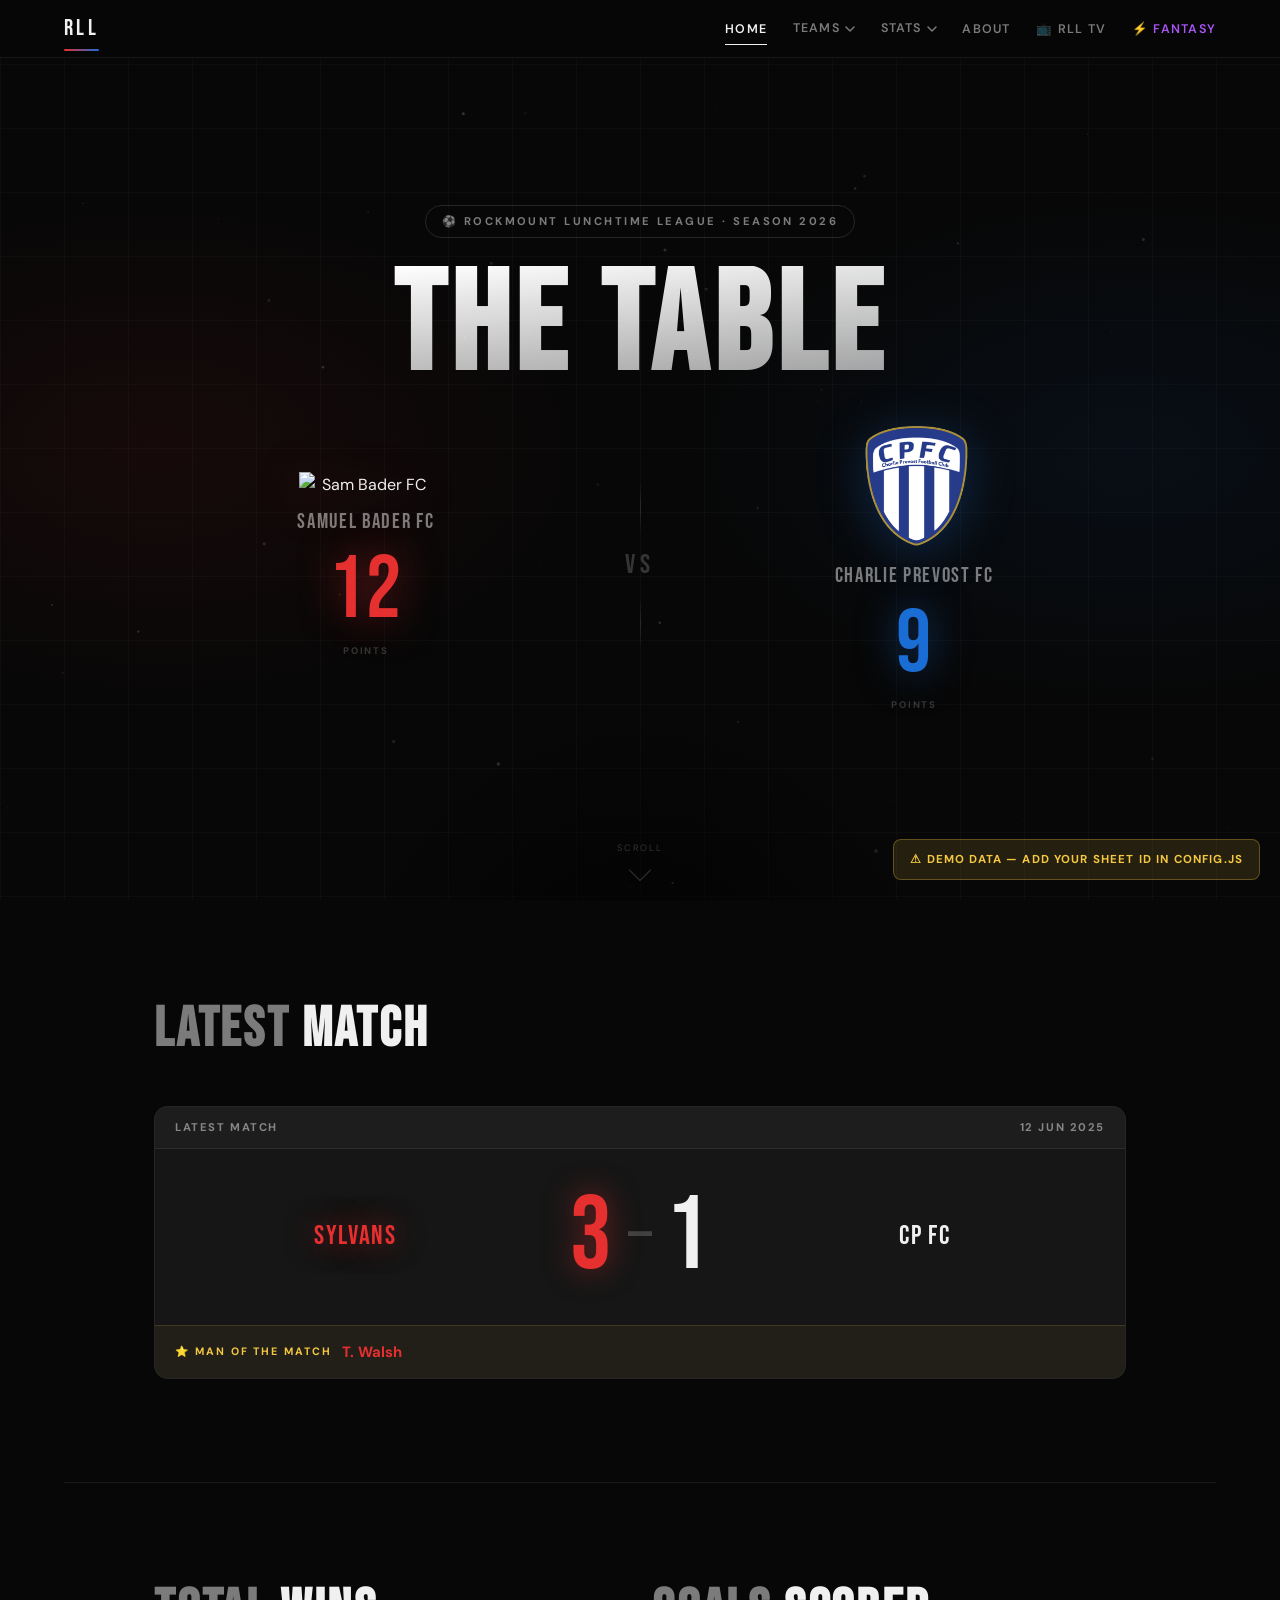
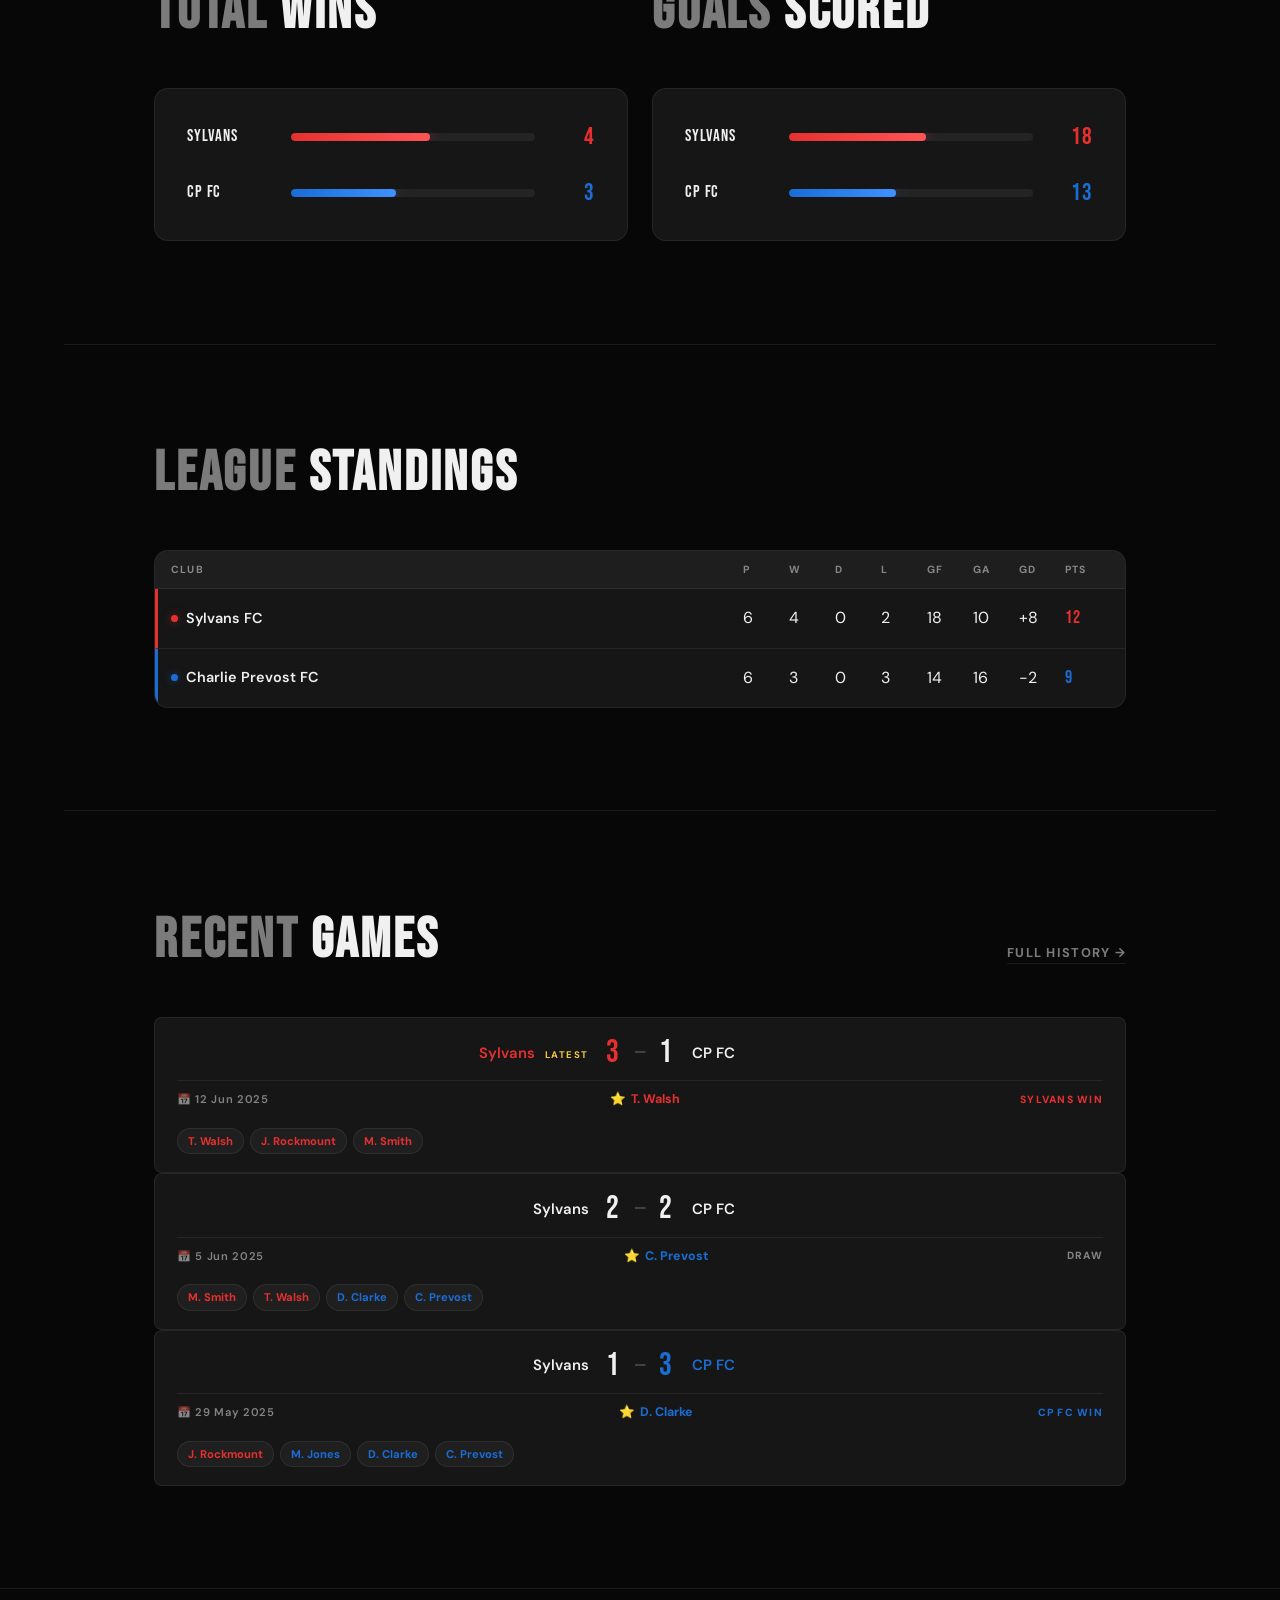
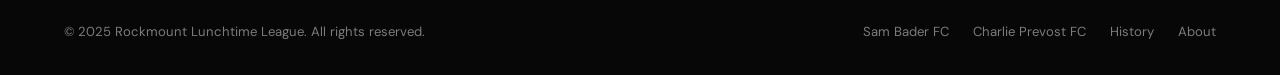
==== commit d2e7f6dd: "Update team names and descriptions in index.html" ====
--- a/index.html
+++ b/index.html
@@ -4,8 +4,7 @@
   <meta charset="UTF-8" />
   <meta name="viewport" content="width=device-width, initial-scale=1.0" />
   <title>Rockmount Lunchtime League</title>
-  <link rel="icon" type="image/png" href="/assets/favicon.png">
-  <meta name="description" content="The official home of the Rockmount Lunchtime League — Sylvans FC vs Charlie Prevost FC." />
+  <meta name="description" content="The official home of the Rockmount Lunchtime League — Samuel Bader FC vs Charlie Prevost FC." />
   <link rel="stylesheet" href="css/style.css" />
   <style>
     /* ---- Hero Points section ---- */
@@ -89,8 +88,8 @@
     <li class="nav__item" id="dd-teams">
       <button class="nav__item-btn" data-dropdown="teams">Teams<svg viewBox="0 0 10 6" fill="none"><path d="M1 1l4 4 4-4" stroke="currentColor" stroke-width="1.5" stroke-linecap="round" stroke-linejoin="round"/></svg></button>
       <ul class="nav__dropdown">
-        <li class="nav__dropdown-item"><a class="nav__dropdown-link" href="sylvans.html" data-transition><span class="nav__dropdown-link__icon">🔴</span> Sylvans FC</a></li>
-        <li class="nav__dropdown-item"><a class="nav__dropdown-link" href="cpfc.html" data-transition><span class="nav__dropdown-link__icon">🔵</span> CP FC</a></li>
+        <li class="nav__dropdown-item"><a class="nav__dropdown-link" href="sylvans.html" data-transition><span class="nav__dropdown-link__icon">🔴</span> Samuel Bader FC</a></li>
+        <li class="nav__dropdown-item"><a class="nav__dropdown-link" href="cpfc.html" data-transition><span class="nav__dropdown-link__icon">🔵</span> Charlie Prevost FC</a></li>
       </ul>
     </li>
     <li class="nav__item" id="dd-stats">
@@ -101,6 +100,7 @@
       </ul>
     </li>
     <li class="nav__item"><a class="nav__link" href="announcements.html" data-transition>About</a></li>
+    <li class="nav__item"><a class="nav__link" href="tv.html" data-transition>📺 RLL TV</a></li>
     <li class="nav__item nav__item--fantasy"><a class="nav__link" href="fantasy.html" data-transition style="color:#a855f7">&#x26A1; Fantasy</a></li>
   </ul>
   <button class="nav__toggle" aria-label="Toggle menu" id="nav-toggle"><span></span><span></span><span></span></button>
@@ -137,11 +137,11 @@
       <a class="hero__team hero__team--sylvans" href="sylvans.html" data-transition>
         <img
           class="team-logo team-logo--sylvans"
-          src="assets/sylvans-logo.png"
+          src="assets/sbfc.png"
           onerror="this.replaceWith(buildFallbackLogo('S','var(--sylvans)'))"
-          alt="Sylvans FC"
+          alt="Sam Bader FC"
         />
-        <span class="hero__team-name">Sylvans FC</span>
+        <span class="hero__team-name">Samuel Bader FC</span>
         <div class="hero__team-pts" id="hero-syl-pts">
           <span class="loading" style="padding:0;gap:6px;border:none;font-family:var(--font-d);font-size:inherit;color:inherit">...</span>
         </div>
@@ -155,7 +155,7 @@
         <div class="hero__vs-line"></div>
       </div>
 
-      <!-- CP FC -->
+      <!-- Charlie Prevost FC -->
       <a class="hero__team hero__team--cpfc" href="cpfc.html" data-transition>
         <img
           class="team-logo team-logo--cpfc"
@@ -163,7 +163,7 @@
           onerror="this.replaceWith(buildFallbackLogo('C','var(--cpfc)'))"
           alt="CP FC"
         />
-        <span class="hero__team-name">CP FC</span>
+        <span class="hero__team-name">Charlie Prevost FC</span>
         <div class="hero__team-pts" id="hero-cpfc-pts">
           <span class="loading" style="padding:0;gap:6px;border:none;font-family:var(--font-d);font-size:inherit;color:inherit">...</span>
         </div>
@@ -242,8 +242,8 @@
 <footer class="footer">
   <p>© 2025 Rockmount Lunchtime League. All rights reserved.</p>
   <nav class="footer__links">
-    <a href="sylvans.html" data-transition>Sylvans FC</a>
-    <a href="cpfc.html"    data-transition>CP FC</a>
+    <a href="sylvans.html" data-transition>Sam Bader FC</a>
+    <a href="cpfc.html"    data-transition>Charlie Prevost FC</a>
     <a href="history.html" data-transition>History</a>
     <a href="announcements.html"   data-transition>About</a>
   </nav>
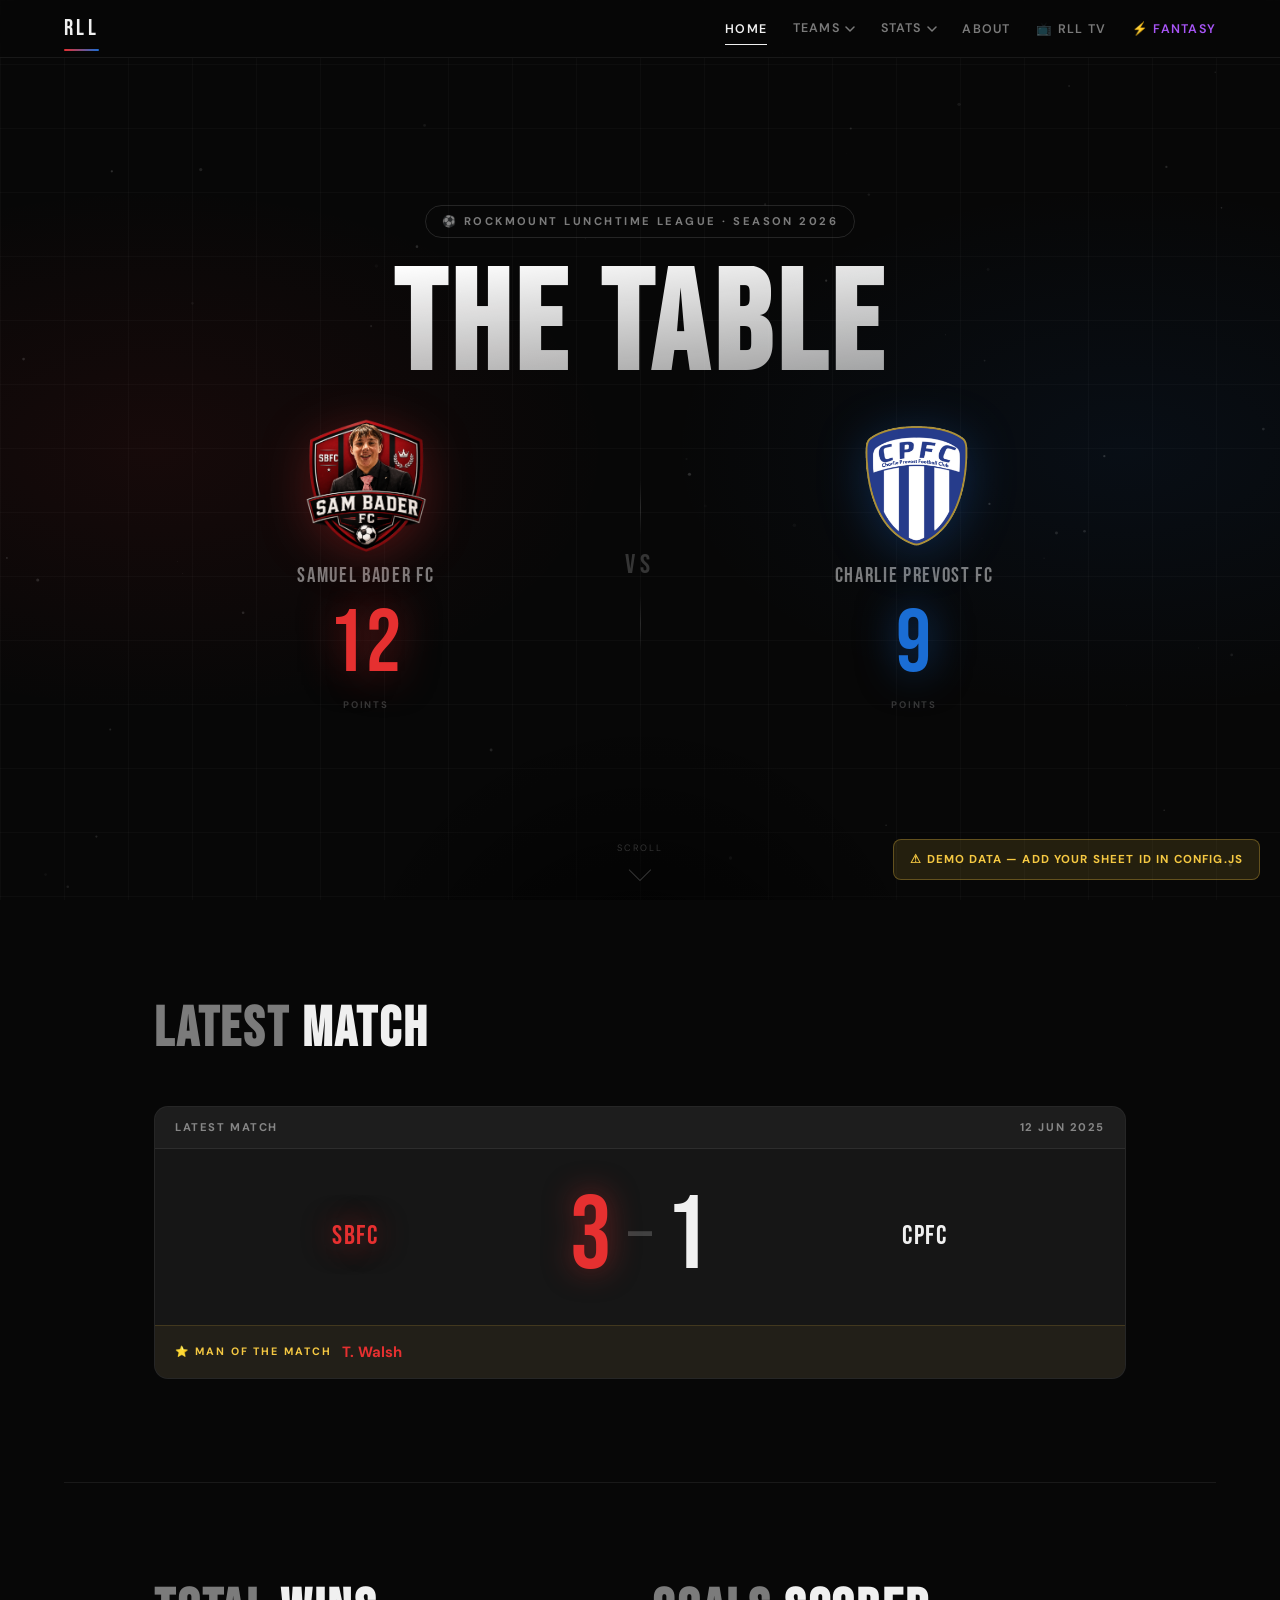
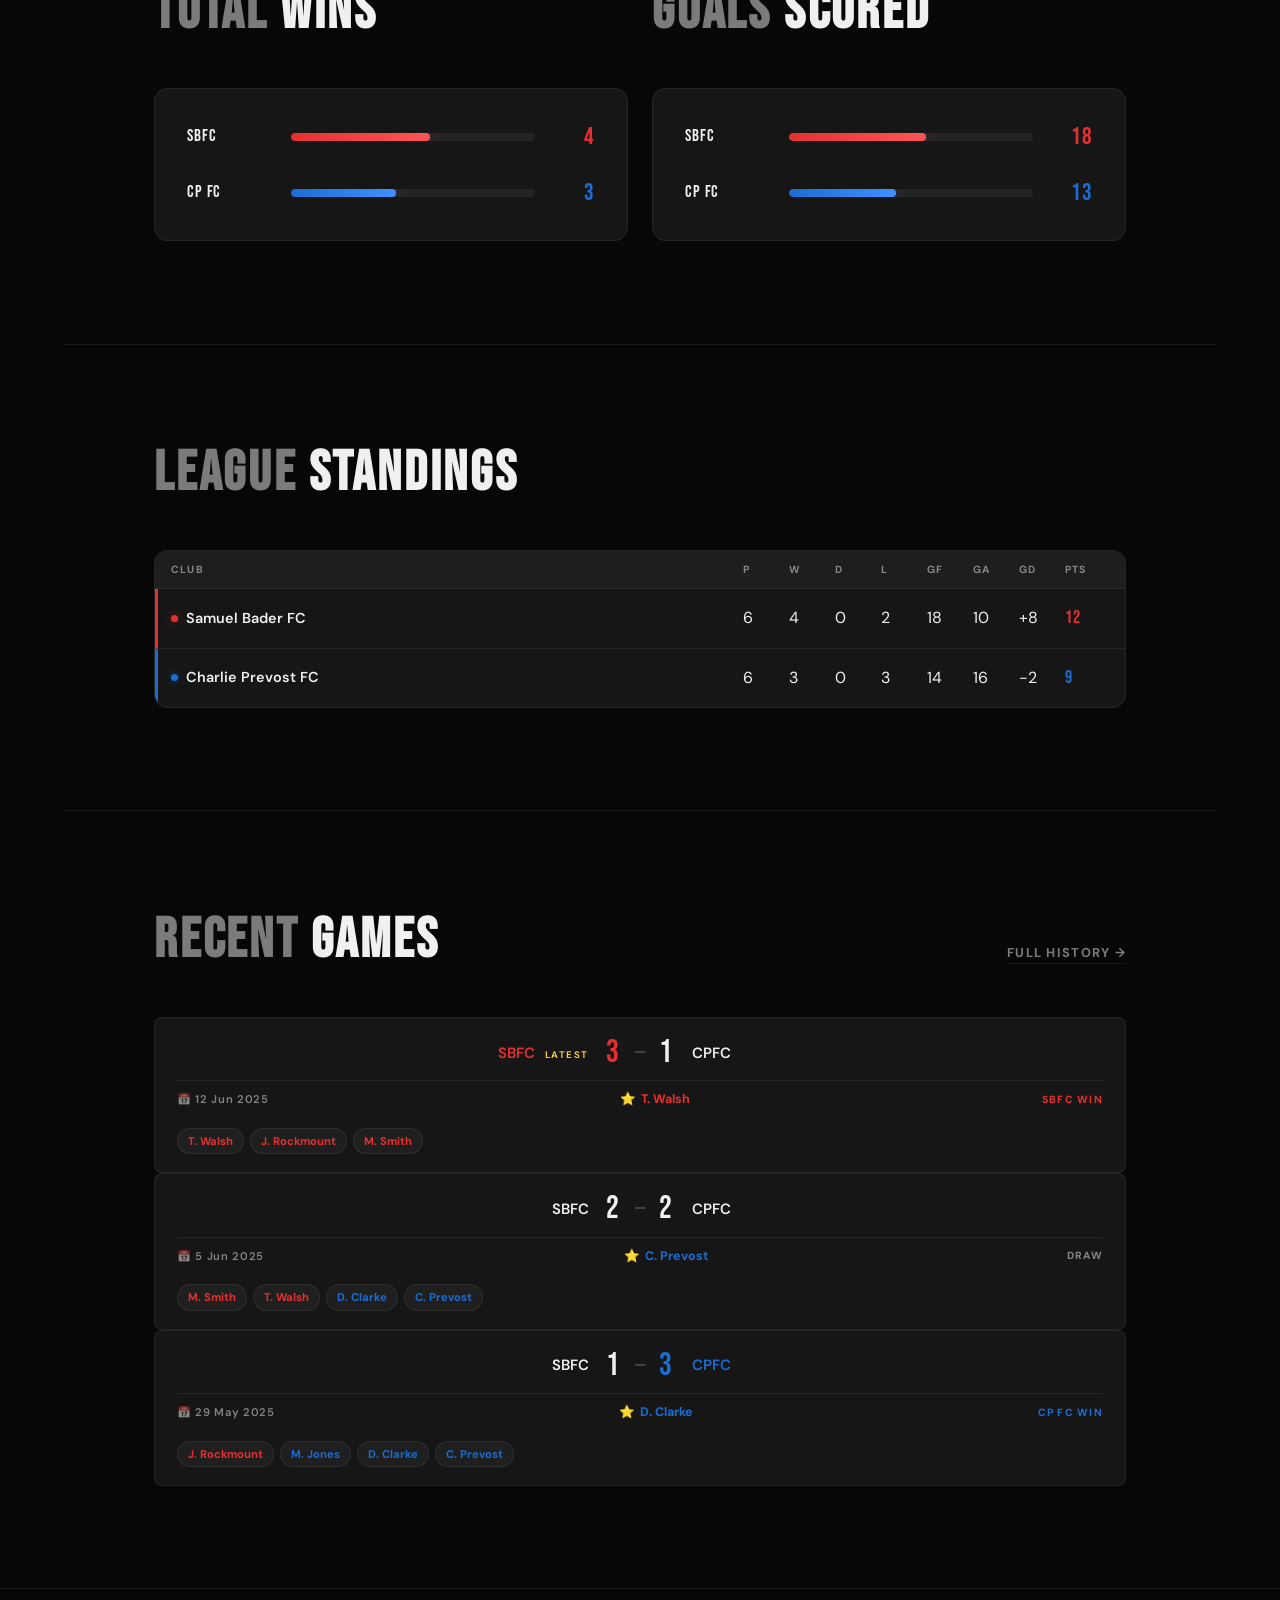
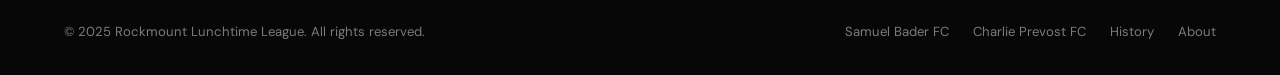
==== commit 1d021f20: "Rename 'Sylvans' to 'Samuel Bader FC' in index.html" ====
--- a/index.html
+++ b/index.html
@@ -133,13 +133,13 @@
 
     <!-- ── MAIN TEAM POINTS DISPLAY ── -->
     <div class="hero__teams" id="hero-teams">
-      <!-- Sylvans -->
+      <!-- SBFC -->
       <a class="hero__team hero__team--sylvans" href="sylvans.html" data-transition>
         <img
           class="team-logo team-logo--sylvans"
-          src="assets/sbfc.png"
+          src="assets/SBFC.png"
           onerror="this.replaceWith(buildFallbackLogo('S','var(--sylvans)'))"
-          alt="Sam Bader FC"
+          alt="Samuel Bader FC"
         />
         <span class="hero__team-name">Samuel Bader FC</span>
         <div class="hero__team-pts" id="hero-syl-pts">
@@ -242,7 +242,7 @@
 <footer class="footer">
   <p>© 2025 Rockmount Lunchtime League. All rights reserved.</p>
   <nav class="footer__links">
-    <a href="sylvans.html" data-transition>Sam Bader FC</a>
+    <a href="sylvans.html" data-transition>Samuel Bader FC</a>
     <a href="cpfc.html"    data-transition>Charlie Prevost FC</a>
     <a href="history.html" data-transition>History</a>
     <a href="announcements.html"   data-transition>About</a>
@@ -314,14 +314,14 @@
     /* Wins comparison bar */
     document.getElementById("wins-wrap").innerHTML =
       buildComparisonBar(data,
-        "Sylvans", data.sylvansWins,
+        "SBFC", data.sylvansWins,
         "CP FC",   data.cpfcWins
       );
 
     /* Goals comparison bar */
     document.getElementById("goals-wrap").innerHTML =
       buildComparisonBar(data,
-        "Sylvans", data.sylvansGoalsFor,
+        "SBFC", data.sylvansGoalsFor,
         "CP FC",   data.cpfcGoalsFor
       );
 
@@ -336,7 +336,7 @@
         </div>
         ${buildStandingsRow(
           sylLead ? 1 : 2,
-          "Sylvans FC", data.sylvansPlayed, data.sylvansWins, data.sylvansDraws,
+          "Samuel Bader FC", data.sylvansPlayed, data.sylvansWins, data.sylvansDraws,
           data.sylvansLosses, data.sylvansGoalsFor, data.sylvansGoalsAgainst, data.sylvansPoints,
           "sylvans"
         )}
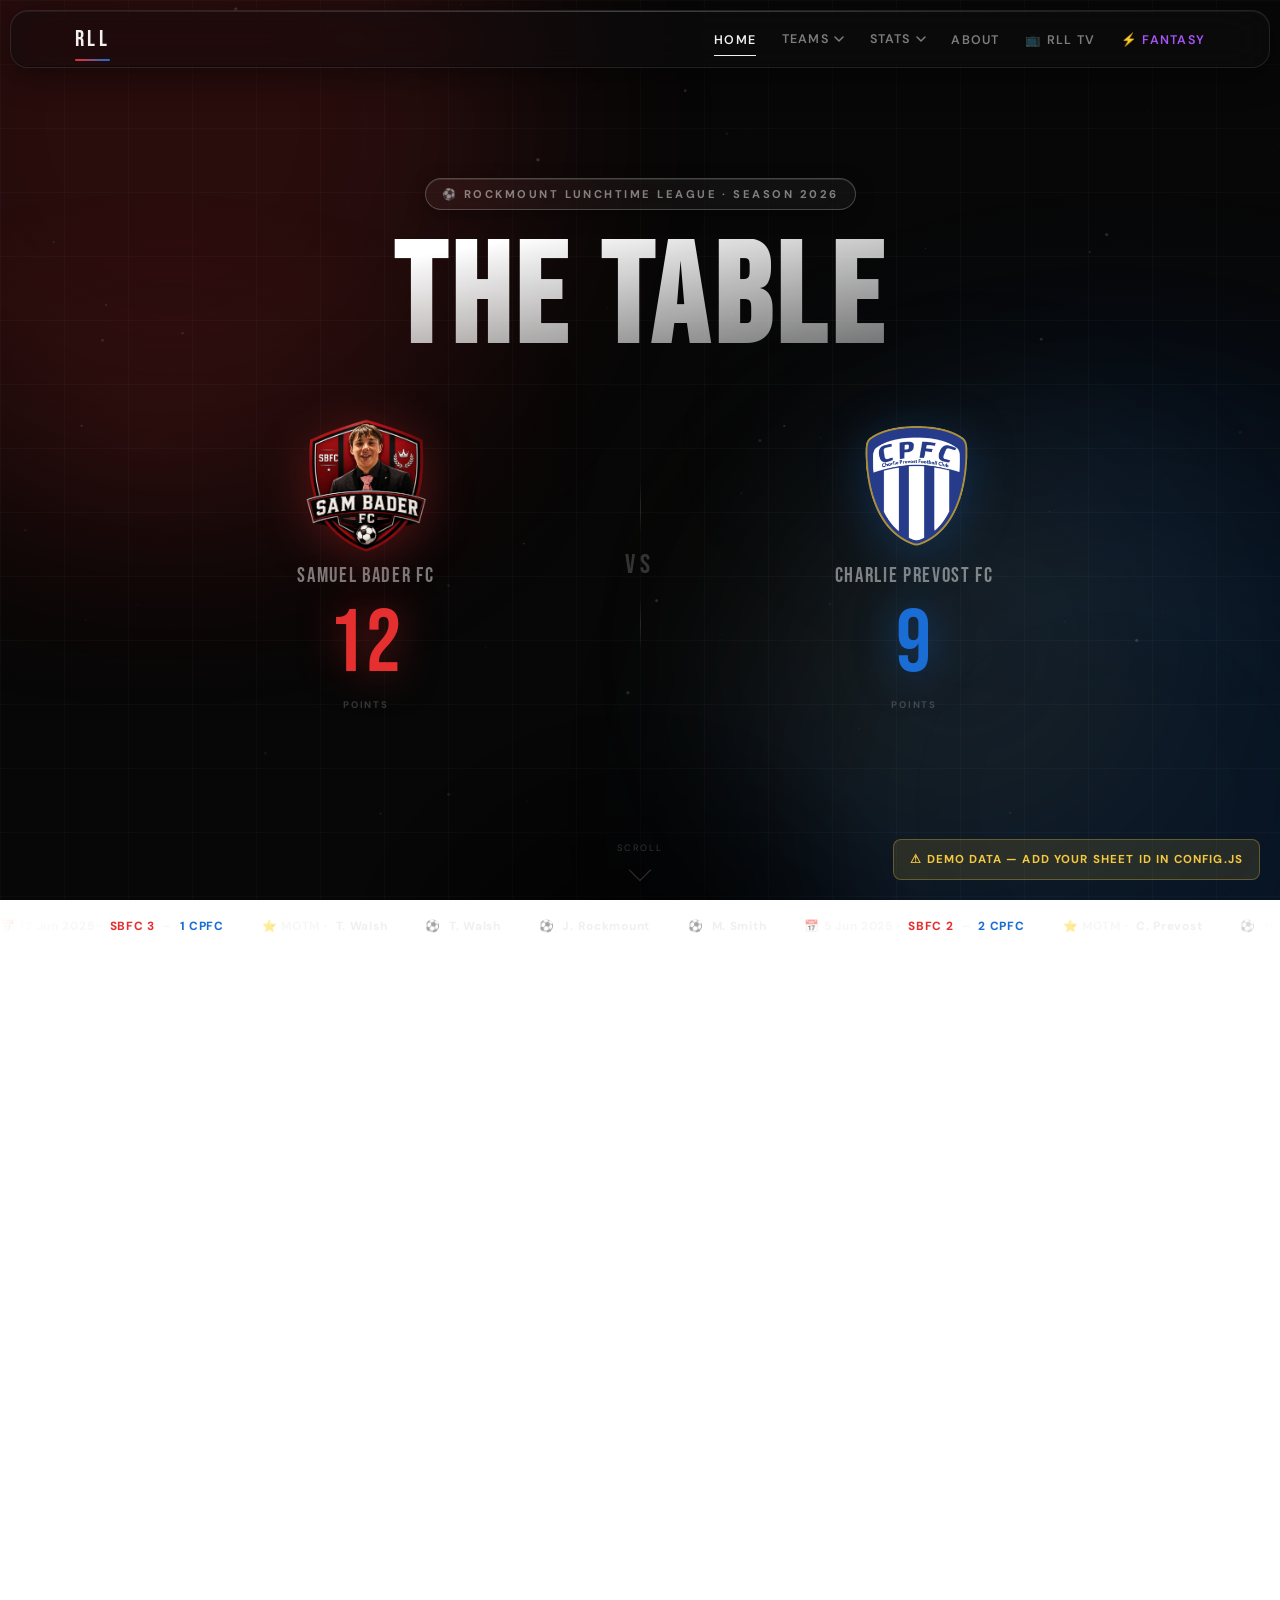
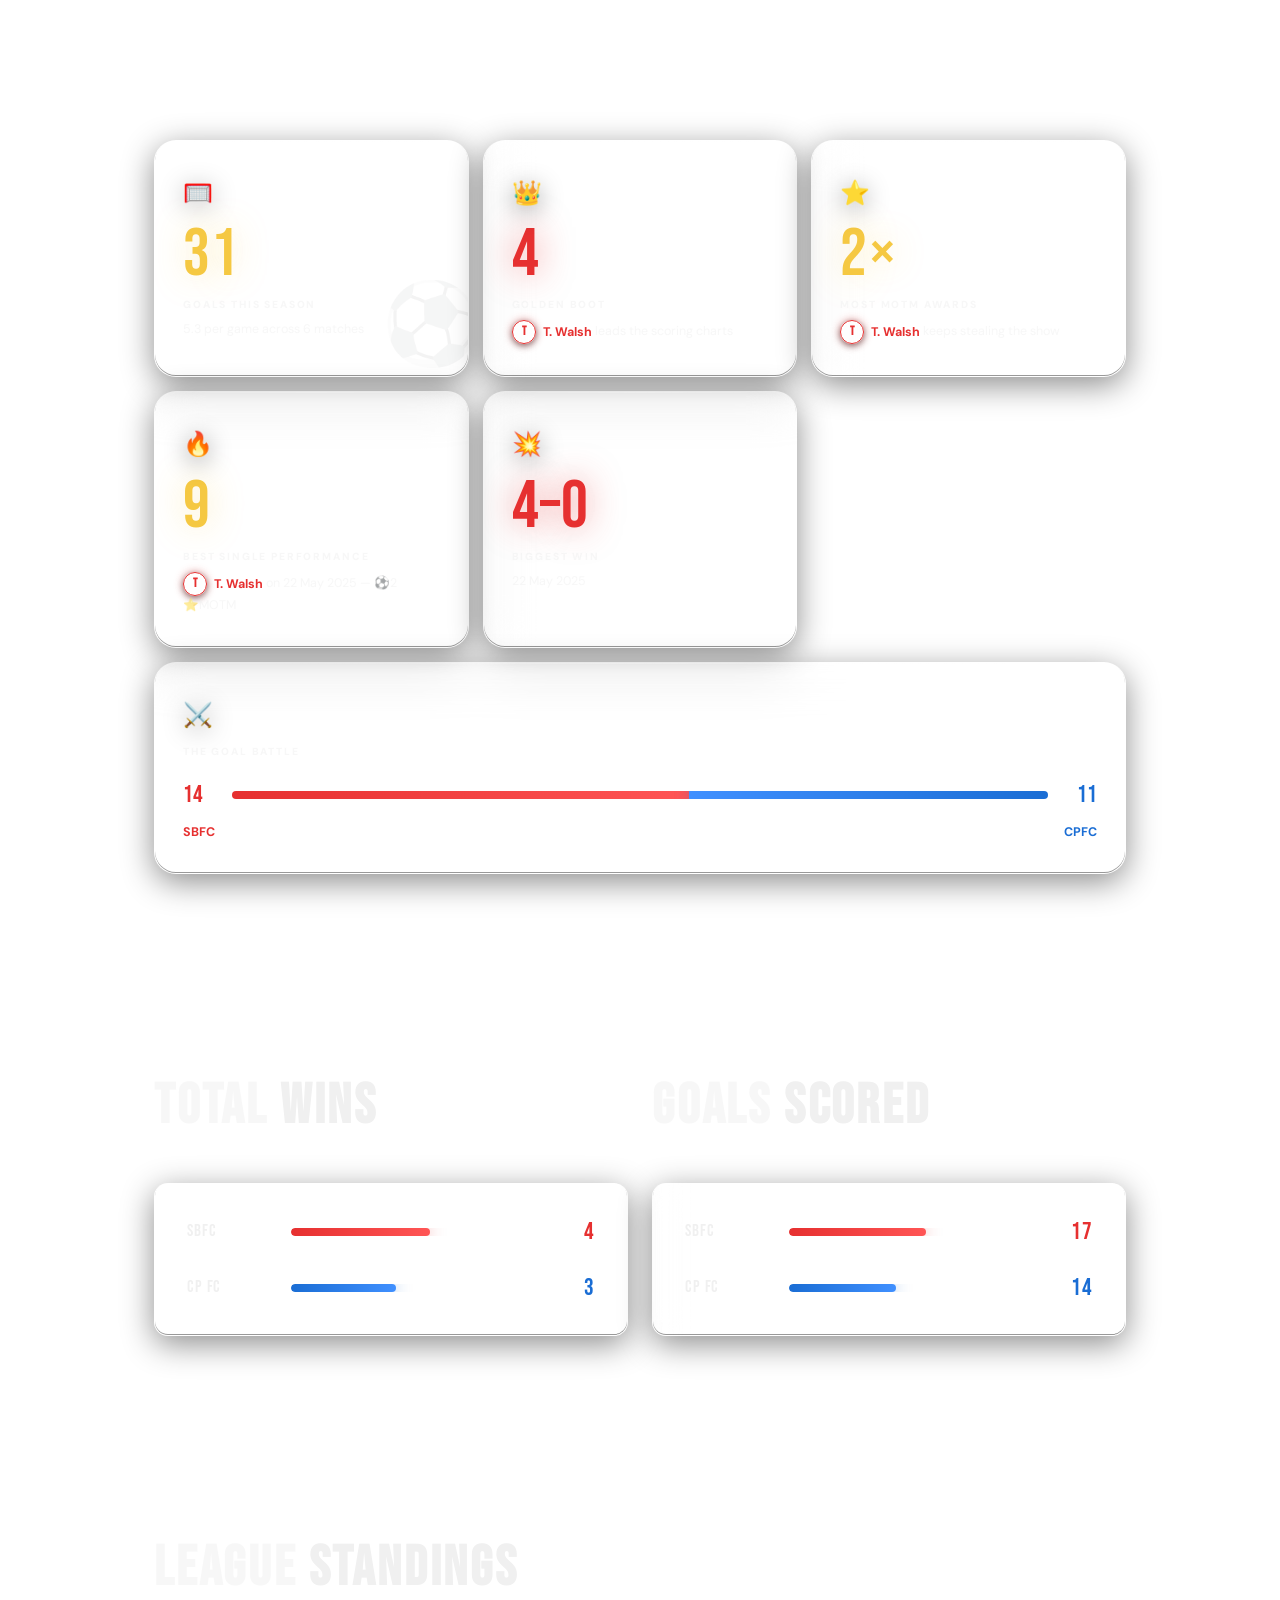
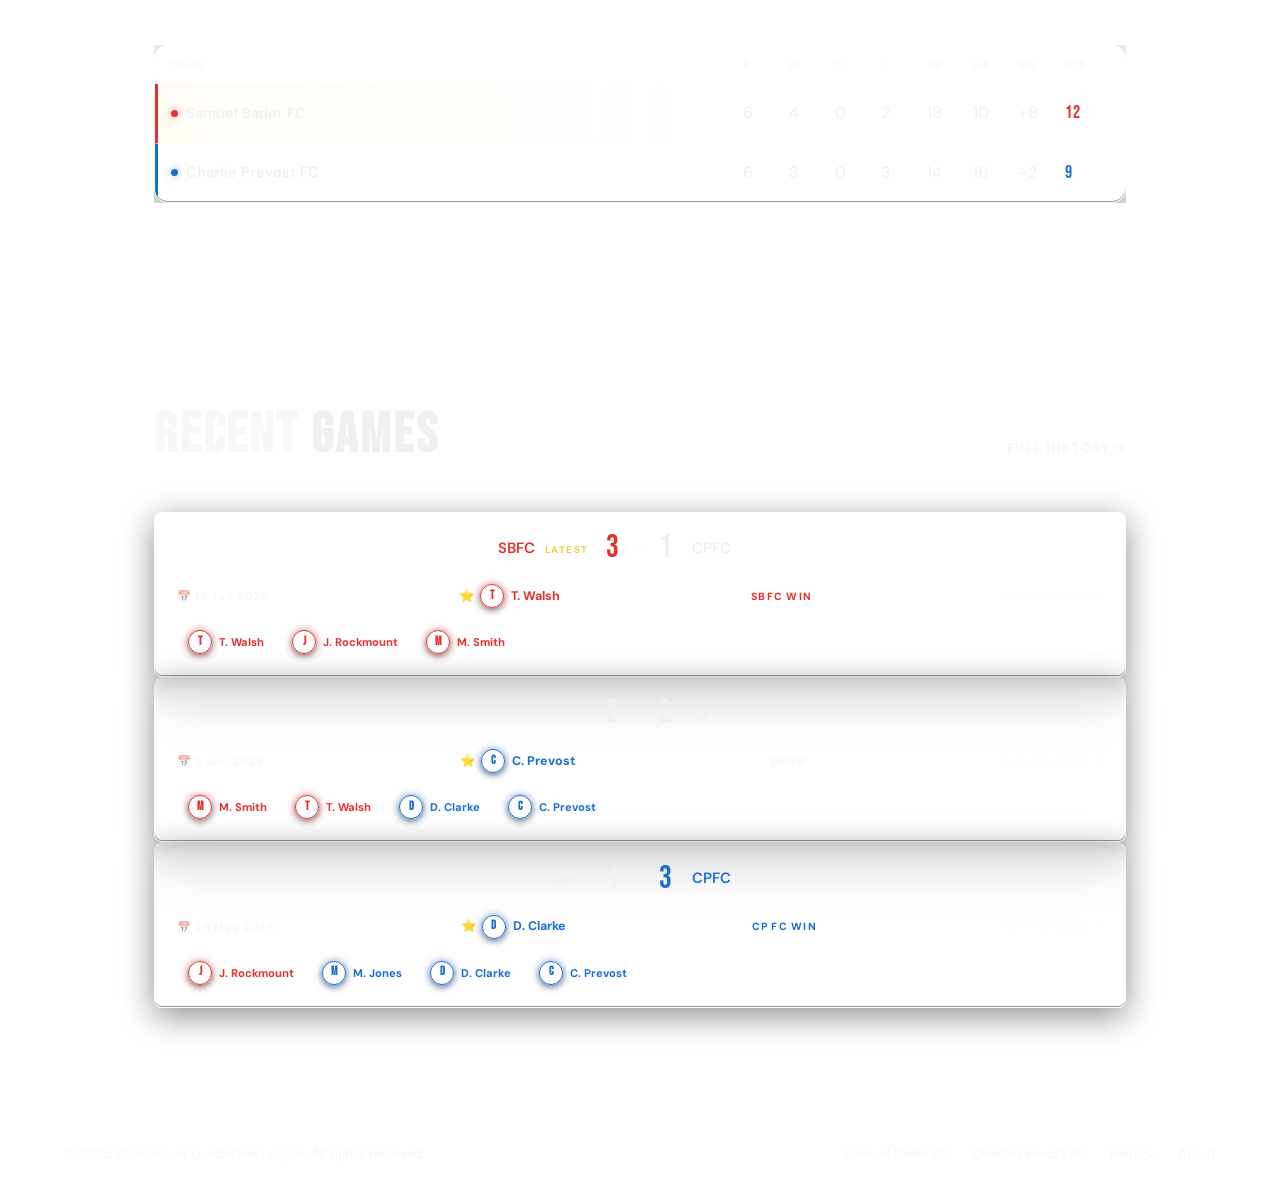
==== commit 9e86c582: "New site" ====
--- a/index.html
+++ b/index.html
@@ -6,6 +6,7 @@
   <title>Rockmount Lunchtime League</title>
   <meta name="description" content="The official home of the Rockmount Lunchtime League — Samuel Bader FC vs Charlie Prevost FC." />
   <link rel="stylesheet" href="css/style.css" />
+  <link rel="stylesheet" href="css/v2.css"/>
   <style>
     /* ---- Hero Points section ---- */
     .hero__points-area {
@@ -179,12 +180,27 @@
   </div>
 </section>
 
+<!-- ── LIVE TICKER ───────────────────────────────── -->
+<div class="ticker" id="rll-ticker" aria-hidden="true" style="display:none">
+  <div class="ticker__track" id="ticker-track"></div>
+</div>
+
 <!-- ── LATEST MATCH ──────────────────────────────── -->
 <section class="section" id="latest-match-section">
   <div class="container">
     <h2 class="section-title reveal"><span>Latest</span> Match</h2>
     <div id="latest-match-wrap" class="reveal">
       <div class="loading">Loading match data</div>
+    </div>
+  </div>
+</section>
+
+<!-- ── SEASON IN NUMBERS — animated stat scroll ──── -->
+<section class="section scrolly" id="season-numbers">
+  <div class="container">
+    <h2 class="section-title reveal"><span>Season in</span> Numbers</h2>
+    <div class="scrolly__grid" id="scrolly-grid">
+      <div class="loading">Crunching the numbers</div>
     </div>
   </div>
 </section>
@@ -353,6 +369,12 @@
     document.getElementById("quick-history-wrap").innerHTML =
       buildHistoryRows(data.history.slice(0, 3));
 
+    /* ── SEASON IN NUMBERS — animated stat scrolly ── */
+    renderSeasonNumbers(data);
+
+    /* ── LIVE TICKER ── */
+    renderTicker(data);
+
     /* Re-init reveals for injected content */
     document.querySelectorAll(".reveal").forEach(el => {
       if (!el.classList.contains("visible")) Reveal.observe(el);
@@ -360,6 +382,124 @@
     Bars.init();
     Counter.initAll();
   });
+
+  /* ── SEASON IN NUMBERS — each stat gets its own animated card ── */
+  function renderSeasonNumbers(data) {
+    const grid = document.getElementById("scrolly-grid");
+    if (!grid) return;
+
+    const games      = data.history.length;
+    const totalGoals = data.history.reduce((a,m) => a + m.sylvans + m.cpfc, 0);
+    const avgGoals   = games ? (totalGoals / games).toFixed(1) : "0";
+    const topScorer  = RLLData.topScorers(data.players, 1)[0];
+    const topMotm    = RLLData.topMOTM(data.players, 1)[0];
+    const bestPerf   = RLLData.bestPerformanceOfSeason(data.history);
+    const biggest    = [...data.history].sort((a,b) =>
+      Math.abs(b.sylvans-b.cpfc) - Math.abs(a.sylvans-a.cpfc))[0];
+    const sGoals = data.sylvansGoalsFor, cGoals = data.cpfcGoalsFor;
+    const gTot = sGoals + cGoals;
+    const sPct = gTot ? Math.round((sGoals/gTot)*100) : 50;
+
+    grid.innerHTML = `
+      <div class="scrolly-card scrolly-card--gold">
+        <div class="scrolly-ball">⚽</div>
+        <div class="scrolly-card__icon">🥅</div>
+        <div class="scrolly-card__val" data-count="${totalGoals}">0</div>
+        <div class="scrolly-card__lbl">Goals This Season</div>
+        <div class="scrolly-card__sub">${avgGoals} per game across ${games} match${games!==1?"es":""}</div>
+      </div>
+
+      ${topScorer ? `
+      <div class="scrolly-card scrolly-card--${topScorer.team===RLL_CONFIG.TEAMS.SYLVANS.key?"syl":topScorer.team===RLL_CONFIG.TEAMS.CPFC.key?"cpfc":"gold"}">
+        <div class="scrolly-card__icon">👑</div>
+        <div class="scrolly-card__val" data-count="${topScorer.goals}">0</div>
+        <div class="scrolly-card__lbl">Golden Boot</div>
+        <div class="scrolly-card__sub">${linkPlayerName(topScorer.name)} leads the scoring charts</div>
+      </div>` : ""}
+
+      ${topMotm ? `
+      <div class="scrolly-card scrolly-card--gold">
+        <div class="scrolly-card__icon">⭐</div>
+        <div class="scrolly-card__val" data-count="${topMotm.motmAwards}" data-suffix="×">0</div>
+        <div class="scrolly-card__lbl">Most MOTM Awards</div>
+        <div class="scrolly-card__sub">${linkPlayerName(topMotm.name)} keeps stealing the show</div>
+      </div>` : ""}
+
+      ${bestPerf ? `
+      <div class="scrolly-card scrolly-card--gold">
+        <div class="scrolly-card__icon">🔥</div>
+        <div class="scrolly-card__val" data-count="${bestPerf.rating}">0</div>
+        <div class="scrolly-card__lbl">Best Single Performance</div>
+        <div class="scrolly-card__sub">${linkPlayerName(bestPerf.name)} on ${bestPerf.match.date} — ${bestPerf.goals?`⚽${bestPerf.goals} `:""}${bestPerf.assists?`🎯${bestPerf.assists} `:""}${bestPerf.motm?"⭐MOTM":""}</div>
+      </div>` : ""}
+
+      ${biggest ? `
+      <div class="scrolly-card scrolly-card--${biggest.sylvans>biggest.cpfc?"syl":"cpfc"}">
+        <div class="scrolly-card__icon">💥</div>
+        <div class="scrolly-card__val">${biggest.sylvans}–${biggest.cpfc}</div>
+        <div class="scrolly-card__lbl">Biggest Win</div>
+        <div class="scrolly-card__sub">${biggest.date}</div>
+      </div>` : ""}
+
+      <div class="scrolly-card scrolly-card--wide">
+        <div class="scrolly-card__icon">⚔️</div>
+        <div class="scrolly-card__lbl" style="margin-top:0">The Goal Battle</div>
+        <div class="scrolly-vs">
+          <span class="scrolly-vs__n" style="color:var(--sylvans)" data-count="${sGoals}">0</span>
+          <div class="scrolly-vs__bar">
+            <div class="scrolly-vs__s" data-w="${sPct}"></div>
+            <div class="scrolly-vs__c" data-w="${100-sPct}"></div>
+          </div>
+          <span class="scrolly-vs__n" style="color:var(--cpfc);text-align:right" data-count="${cGoals}">0</span>
+        </div>
+        <div class="scrolly-card__sub" style="display:flex;justify-content:space-between;margin-top:8px">
+          <span style="color:var(--sylvans);font-weight:700">${RLL_CONFIG.TEAMS.SYLVANS.shortName}</span>
+          <span style="color:var(--cpfc);font-weight:700">${RLL_CONFIG.TEAMS.CPFC.shortName}</span>
+        </div>
+      </div>
+    `;
+
+    /* Stagger-animate the cards + fire counters/bars as they enter */
+    const cards = grid.querySelectorAll(".scrolly-card");
+    const obs = new IntersectionObserver((entries) => {
+      entries.forEach(entry => {
+        if (!entry.isIntersecting) return;
+        const card = entry.target;
+        const siblings = [...cards].filter(c => !c.classList.contains("on"));
+        const delay = Math.max(siblings.indexOf(card), 0) * 90;
+        setTimeout(() => {
+          card.classList.add("on");
+          card.querySelectorAll("[data-count]").forEach(el =>
+            Counter.animateTo(el, parseInt(el.dataset.count,10), 1300, el.dataset.suffix||""));
+          card.querySelectorAll("[data-w]").forEach(el => el.style.width = el.dataset.w + "%");
+        }, delay);
+        obs.unobserve(card);
+      });
+    }, { threshold: 0.25 });
+    cards.forEach(c => obs.observe(c));
+    PlayerPopup.attachAll(grid);
+  }
+
+  /* ── LIVE TICKER — recent results + scorers marquee ── */
+  function renderTicker(data) {
+    const wrap  = document.getElementById("rll-ticker");
+    const track = document.getElementById("ticker-track");
+    if (!wrap || !track || !data.history.length) return;
+
+    const items = [];
+    data.history.slice(0, 6).forEach(m => {
+      items.push(`<span class="ticker__item">📅 ${m.date} · <b style="color:var(--sylvans)">SBFC ${m.sylvans}</b>–<b style="color:var(--cpfc)">${m.cpfc} CPFC</b></span>`);
+      if (m.motm && m.motm !== "—") items.push(`<span class="ticker__item">⭐ MOTM · <b>${m.motm}</b></span>`);
+      const counts = {};
+      (m.scorers||[]).forEach(n => counts[n]=(counts[n]||0)+1);
+      Object.entries(counts).slice(0,3).forEach(([n,c]) =>
+        items.push(`<span class="ticker__item">⚽ <b>${n}</b>${c>1?` ×${c}`:""}</span>`));
+    });
+    if (!items.length) return;
+    // duplicate for seamless loop
+    track.innerHTML = items.join("") + items.join("");
+    wrap.style.display = "";
+  }
 
   function buildStandingsRow(pos, name, p, w, d, l, gf, ga, pts, team) {
     const gd = gf - ga;
--- a/css/v2.css
+++ b/css/v2.css
@@ -0,0 +1,570 @@
+/* =========================================================
+   ROCKMOUNT LUNCHTIME LEAGUE — v2.css
+   "LIQUID GLASS" DESIGN LAYER · loads after style.css
+   iOS-26-style materials, aurora ambience, spring motion.
+   Purely additive — original class names untouched.
+========================================================= */
+
+:root {
+  /* Liquid glass material tokens */
+  --glass-bg:        rgba(255,255,255,0.045);
+  --glass-bg-strong: rgba(255,255,255,0.07);
+  --glass-border:    rgba(255,255,255,0.10);
+  --glass-border-hi: rgba(255,255,255,0.22);
+  --glass-blur:      saturate(180%) blur(22px);
+  --glass-blur-hv:   saturate(200%) blur(28px);
+  --glass-shadow:    0 8px 32px rgba(0,0,0,0.45), 0 1px 0 rgba(255,255,255,0.06) inset, 0 -1px 0 rgba(0,0,0,0.4) inset;
+  --glass-shadow-hv: 0 18px 48px rgba(0,0,0,0.55), 0 1px 0 rgba(255,255,255,0.12) inset, 0 -1px 0 rgba(0,0,0,0.4) inset;
+  --spring:          cubic-bezier(0.34, 1.4, 0.4, 1);
+  --spring-soft:     cubic-bezier(0.22, 1, 0.36, 1);
+  --fantasy:         #a855f7;
+  --fantasy-lt:      #c084fc;
+  --fantasy-glow:    rgba(168,85,247,0.4);
+}
+
+/* ── Specular edge helper (top highlight like real glass) ── */
+.glass-spec { position: relative; }
+.glass-spec::before {
+  content:''; position:absolute; inset:0; border-radius:inherit; pointer-events:none;
+  background: linear-gradient(165deg, rgba(255,255,255,0.10) 0%, rgba(255,255,255,0.02) 28%, transparent 50%);
+  z-index: 0;
+}
+
+/* =========================================================
+   AURORA AMBIENT BACKGROUND  (injected by main.js)
+========================================================= */
+.aurora {
+  position: fixed; inset: 0; z-index: -1; overflow: hidden; pointer-events: none;
+  background: var(--bg);
+}
+.aurora__blob {
+  position: absolute; border-radius: 50%; filter: blur(110px); opacity: .16;
+  will-change: transform;
+}
+.aurora__blob--r { width: 55vw; height: 55vw; background: var(--sylvans); top: -18vw; left: -14vw; animation: auroraDrift1 26s ease-in-out infinite; }
+.aurora__blob--b { width: 55vw; height: 55vw; background: var(--cpfc); bottom: -20vw; right: -14vw; animation: auroraDrift2 32s ease-in-out infinite; }
+.aurora__blob--g { width: 34vw; height: 34vw; background: var(--gold); top: 48%; left: 58%; opacity: .06; animation: auroraDrift3 38s ease-in-out infinite; }
+@keyframes auroraDrift1 { 0%,100%{transform:translate(0,0) scale(1)} 33%{transform:translate(9vw,7vh) scale(1.12)} 66%{transform:translate(-4vw,12vh) scale(.94)} }
+@keyframes auroraDrift2 { 0%,100%{transform:translate(0,0) scale(1)} 33%{transform:translate(-10vw,-8vh) scale(1.1)} 66%{transform:translate(5vw,-14vh) scale(.92)} }
+@keyframes auroraDrift3 { 0%,100%{transform:translate(0,0)} 50%{transform:translate(-14vw,-10vh)} }
+
+/* Body sits on the aurora */
+body { background: transparent; }
+.hero__bg, .team-hero__bg { background: transparent !important; }
+
+/* =========================================================
+   NAV → FLOATING LIQUID GLASS PILL
+========================================================= */
+.nav {
+  top: 10px; left: 10px; right: 10px; height: var(--nav-h);
+  border-radius: 18px;
+  background: rgba(14,14,16,0.55);
+  backdrop-filter: var(--glass-blur);
+  -webkit-backdrop-filter: var(--glass-blur);
+  border: 1px solid var(--glass-border);
+  box-shadow: var(--glass-shadow);
+  transition: background .4s var(--spring-soft), box-shadow .4s var(--spring-soft), border-color .4s, transform .35s var(--spring-soft);
+}
+.nav.scrolled {
+  background: rgba(10,10,12,0.78);
+  border-color: var(--glass-border-hi);
+  box-shadow: 0 14px 44px rgba(0,0,0,0.6), 0 1px 0 rgba(255,255,255,0.1) inset;
+}
+.nav::after {
+  content:''; position:absolute; top:0; left:8%; right:8%; height:1px; border-radius:1px;
+  background: linear-gradient(90deg, transparent, rgba(255,255,255,0.35), transparent);
+  opacity:.5; pointer-events:none;
+}
+.nav__dropdown {
+  background: rgba(16,16,18,0.82) !important;
+  backdrop-filter: var(--glass-blur);
+  -webkit-backdrop-filter: var(--glass-blur);
+  border: 1px solid var(--glass-border-hi) !important;
+  border-radius: 14px !important;
+  box-shadow: var(--glass-shadow);
+  overflow: hidden;
+}
+/* Mobile slide-down menu */
+@media (max-width: 640px) {
+  .nav__links.open {
+    background: rgba(10,10,12,0.92) !important;
+    backdrop-filter: var(--glass-blur-hv);
+    -webkit-backdrop-filter: var(--glass-blur-hv);
+    border: 1px solid var(--glass-border);
+    border-radius: 18px;
+    box-shadow: var(--glass-shadow);
+  }
+}
+
+/* =========================================================
+   CARD SURFACES → GLASS  (every existing card class)
+========================================================= */
+.match-card, .comparison-bar, .standings-table, .history-match,
+.squad-card, .top-scorer-card, .motm-row, .scorer-lb-item,
+.about-card, .team-card, .stats-table, .players-hero__stat,
+.stats-strip__item, .history-stat-card, .summary-chip,
+.auth-panel, .picker-card, .squad-player-card, .fantasy-lb-row,
+.fantasy-chip, .tv-card, .tv-featured, .chat-panel, .no-squad,
+.motm-podium__card {
+  background: var(--glass-bg) !important;
+  backdrop-filter: var(--glass-blur);
+  -webkit-backdrop-filter: var(--glass-blur);
+  border-color: var(--glass-border) !important;
+  box-shadow: var(--glass-shadow);
+  position: relative;
+}
+/* specular top edge on all glass cards */
+.match-card::after, .standings-table::after, .top-scorer-card::after,
+.auth-panel::after, .tv-featured::after {
+  content:''; position:absolute; top:0; left:10%; right:10%; height:1px;
+  background: linear-gradient(90deg, transparent, rgba(255,255,255,0.3), transparent);
+  pointer-events:none; opacity:.6;
+}
+
+/* Hover physics — lift + glow */
+.history-match, .squad-card, .motm-row, .scorer-lb-item, .picker-card,
+.about-card, .team-card, .tv-card, .fantasy-lb-row {
+  transition: transform .45s var(--spring), box-shadow .45s var(--spring-soft),
+              border-color .35s, background .35s !important;
+}
+@media (hover:hover) {
+  .history-match:hover, .motm-row:hover, .scorer-lb-item:hover,
+  .about-card:hover, .tv-card:hover, .fantasy-lb-row:hover {
+    transform: translateY(-3px) scale(1.008);
+    background: var(--glass-bg-strong) !important;
+    border-color: var(--glass-border-hi) !important;
+    box-shadow: var(--glass-shadow-hv);
+  }
+  .squad-card:hover { transform: translateX(6px) scale(1.01); box-shadow: var(--glass-shadow-hv); }
+  .picker-card:hover:not(.maxed) { transform: translateY(-4px); box-shadow: var(--glass-shadow-hv); }
+}
+
+/* Sheen sweep on hover for hero-ish cards */
+.match-card, .top-scorer-card, .team-card { overflow: hidden; }
+.match-card::before, .top-scorer-card::before, .team-card::before {
+  content:''; position:absolute; top:-60%; left:-80%; width:60%; height:220%;
+  background: linear-gradient(105deg, transparent, rgba(255,255,255,0.06), transparent);
+  transform: rotate(8deg); transition: left .9s var(--spring-soft); pointer-events:none; z-index:1;
+}
+.match-card:hover::before, .top-scorer-card:hover::before, .team-card:hover::before { left: 140%; }
+
+/* =========================================================
+   HERO UPGRADES
+========================================================= */
+.hero__title {
+  background: linear-gradient(170deg,#fff 10%, rgba(255,255,255,0.45) 90%);
+  -webkit-background-clip: text; background-clip: text;
+  animation: heroIn 1s var(--spring-soft) both;
+}
+@keyframes heroIn { from { opacity:0; transform: translateY(26px) scale(.97); filter: blur(8px);} to { opacity:1; transform:none; filter:none;} }
+.hero__eyebrow {
+  background: var(--glass-bg);
+  backdrop-filter: var(--glass-blur);
+  -webkit-backdrop-filter: var(--glass-blur);
+  border-color: var(--glass-border-hi);
+  box-shadow: 0 4px 18px rgba(0,0,0,0.35), 0 1px 0 rgba(255,255,255,0.1) inset;
+  animation: heroIn .9s var(--spring-soft) .05s both;
+}
+.hero__teams { animation: heroIn 1s var(--spring-soft) .14s both; }
+.hero__team {
+  border-radius: 24px; padding: clamp(14px,2.5vw,26px);
+  background: transparent; border: 1px solid transparent;
+  transition: transform .5s var(--spring), background .4s, border-color .4s, box-shadow .5s var(--spring-soft);
+}
+@media (hover:hover) {
+  .hero__team:hover {
+    transform: translateY(-8px) scale(1.025);
+    background: var(--glass-bg);
+    backdrop-filter: var(--glass-blur);
+    -webkit-backdrop-filter: var(--glass-blur);
+    border-color: var(--glass-border);
+    box-shadow: var(--glass-shadow-hv);
+  }
+}
+
+/* =========================================================
+   STANDINGS — animated leader row
+========================================================= */
+.standings-row--1st {
+  background: linear-gradient(90deg, rgba(245,200,66,0.05), transparent 55%);
+}
+.standings-row--1st .standings-pts { animation: ptsPulse 3s ease-in-out infinite; }
+@keyframes ptsPulse { 0%,100%{text-shadow:0 0 0 transparent} 50%{text-shadow:0 0 22px currentColor} }
+
+/* =========================================================
+   PLAYER AVATARS  (the new photo column, inline everywhere)
+========================================================= */
+.pa {
+  display:inline-flex; align-items:center; gap:7px; vertical-align:middle;
+}
+.pa__img, .pa__fb {
+  width: 24px; height: 24px; border-radius: 50%; flex-shrink:0;
+  object-fit: cover; object-position: center top;
+  border: 1.5px solid var(--pa-col, rgba(255,255,255,0.25));
+  box-shadow: 0 0 10px var(--pa-glow, transparent), 0 2px 6px rgba(0,0,0,0.5);
+  background:#101012;
+  transition: transform .35s var(--spring), box-shadow .35s;
+}
+.pa__fb {
+  display:inline-flex; align-items:center; justify-content:center;
+  font-family: var(--font-d); font-size:.78rem; color: var(--pa-col, var(--text-muted));
+  background: rgba(255,255,255,0.05);
+}
+.player-link:hover .pa__img, .player-link:hover .pa__fb { transform: scale(1.18); box-shadow: 0 0 16px var(--pa-glow, rgba(255,255,255,0.2)); }
+.pa--lg .pa__img, .pa--lg .pa__fb,
+.pa__img.pa--lg, .pa__fb.pa--lg { width: 34px; height: 34px; font-size:1rem; }
+
+/* =========================================================
+   PLAYER POPUP v2
+========================================================= */
+.pp__inner {
+  background: rgba(20,20,24,0.78) !important;
+  backdrop-filter: var(--glass-blur-hv);
+  -webkit-backdrop-filter: var(--glass-blur-hv);
+  border: 1px solid var(--glass-border-hi) !important;
+  box-shadow: var(--glass-shadow-hv);
+}
+.player-popup { width: 380px; }
+.player-popup::after { border-bottom-color: rgba(24,24,28,0.95) !important; }
+.player-popup.pp--above::after { border-top-color: rgba(24,24,28,0.95) !important; }
+
+/* Layout: photo column + info column */
+.pp__body { display: flex; gap: 16px; padding: 18px; align-items: flex-start; }
+.pp__left { display:flex; flex-direction:column; align-items:center; gap:8px; flex-shrink:0; }
+.pp__left .pp__img,
+.pp__left .pp__avatar-fallback {
+  width: 96px; height: 96px; border-radius: 22px;
+  object-fit: cover; object-position: center top;
+  border: 1px solid var(--glass-border-hi);
+  box-shadow: 0 10px 28px rgba(0,0,0,0.55), 0 1px 0 rgba(255,255,255,0.14) inset;
+  background: #101014;
+  font-size: 2.6rem; display:flex; align-items:center; justify-content:center;
+  animation: ppMediaIn .55s var(--spring) both;
+}
+@keyframes ppMediaIn { from { opacity:0; transform: scale(.8) rotate(-3deg);} to { opacity:1; transform:none;} }
+.pp__number { font-family: var(--font-d); font-size: 1.5rem; letter-spacing: .05em; line-height: 1; }
+.pp__right { flex: 1; min-width: 0; display:flex; flex-direction:column; gap:5px; }
+.pp__right .pp__name { font-size: 1.6rem; }
+
+@media (max-width: 640px) {
+  .pp__body { padding: 20px 20px calc(20px + env(safe-area-inset-bottom)); }
+  .pp__left .pp__img, .pp__left .pp__avatar-fallback { width: 84px; height: 84px; }
+  .pp__statgrid { grid-template-columns: repeat(4,1fr); }
+}
+
+.pp__statgrid {
+  display:grid; grid-template-columns: repeat(4,1fr); gap:8px; margin-top:10px;
+}
+.pp__statbox {
+  background: rgba(255,255,255,0.045); border:1px solid var(--glass-border);
+  border-radius:12px; padding:9px 4px 7px; text-align:center;
+  box-shadow: 0 1px 0 rgba(255,255,255,0.06) inset;
+}
+.pp__statbox-val { font-family:var(--font-d); font-size:1.35rem; line-height:1; letter-spacing:.03em; }
+.pp__statbox-lbl { font-size:.52rem; font-weight:800; letter-spacing:.14em; text-transform:uppercase; color:var(--text-dim); margin-top:3px; }
+.pp__pos-chip {
+  display:inline-block; font-size:.62rem; font-weight:800; letter-spacing:.14em;
+  text-transform:uppercase; padding:3px 10px; border-radius:100px;
+  background:rgba(255,255,255,0.07); border:1px solid var(--glass-border); color:var(--text-muted);
+  margin-left:8px; vertical-align: middle;
+}
+.pp__fpts { color: var(--fantasy-lt); }
+
+/* =========================================================
+   MATCH DETAIL MODAL  (click any match)
+========================================================= */
+.mm-overlay {
+  position: fixed; inset: 0; z-index: 1200;
+  background: rgba(0,0,0,0.55);
+  backdrop-filter: blur(10px) saturate(120%);
+  -webkit-backdrop-filter: blur(10px) saturate(120%);
+  display: flex; align-items: center; justify-content: center;
+  padding: 18px;
+  opacity: 0; transition: opacity .35s var(--spring-soft);
+}
+.mm-overlay.open { opacity: 1; }
+.mm {
+  width: min(620px, 100%); max-height: min(86vh, 100%);
+  overflow-y: auto; overscroll-behavior: contain;
+  background: rgba(18,18,22,0.82);
+  backdrop-filter: var(--glass-blur-hv);
+  -webkit-backdrop-filter: var(--glass-blur-hv);
+  border: 1px solid var(--glass-border-hi);
+  border-radius: 24px;
+  box-shadow: 0 32px 90px rgba(0,0,0,0.75), 0 1px 0 rgba(255,255,255,0.12) inset;
+  transform: translateY(28px) scale(.96);
+  opacity: 0;
+  transition: transform .5s var(--spring), opacity .35s var(--spring-soft);
+  position: relative;
+}
+.mm-overlay.open .mm { transform: none; opacity: 1; }
+.mm::-webkit-scrollbar { width: 0; }
+.mm__head {
+  position: sticky; top:0; z-index:5;
+  padding: 14px 20px;
+  display:flex; align-items:center; justify-content:space-between; gap:10px;
+  background: rgba(18,18,22,0.8);
+  backdrop-filter: blur(18px);
+  -webkit-backdrop-filter: blur(18px);
+  border-bottom: 1px solid var(--glass-border);
+}
+.mm__head-lbl { font-size:.66rem; font-weight:800; letter-spacing:.2em; text-transform:uppercase; color:var(--text-muted); }
+.mm__close {
+  width:32px;height:32px;border-radius:50%; flex-shrink:0;
+  background: rgba(255,255,255,0.08); border:1px solid var(--glass-border-hi);
+  color:var(--text); font-size:.78rem; display:flex;align-items:center;justify-content:center;
+  transition: transform .4s var(--spring), background .3s;
+  -webkit-tap-highlight-color: transparent;
+}
+.mm__close:hover { transform: rotate(90deg) scale(1.08); background: rgba(255,255,255,0.16); }
+.mm__score {
+  display:flex; align-items:center; justify-content:center; gap: clamp(14px,5vw,34px);
+  padding: clamp(22px,5vw,36px) 20px clamp(14px,3vw,22px);
+}
+.mm__score-team { display:flex; flex-direction:column; align-items:center; gap:6px; flex:1; min-width:0; }
+.mm__score-name { font-family:var(--font-d); font-size:clamp(.95rem,3vw,1.3rem); letter-spacing:.06em; text-align:center; line-height:1.15; }
+.mm__score-num {
+  font-family:var(--font-d); font-size:clamp(3.4rem,12vw,5.4rem); line-height:1; letter-spacing:.02em;
+  animation: mmNumIn .7s var(--spring) both;
+}
+@keyframes mmNumIn { from { opacity:0; transform: translateY(14px) scale(.8);} to { opacity:1; transform:none;} }
+.mm__score-sep { font-family:var(--font-d); font-size:clamp(1.4rem,5vw,2.4rem); color:var(--text-dim); }
+.mm__meta { display:flex; justify-content:center; gap:8px; flex-wrap:wrap; padding: 0 20px 18px; }
+.mm__chip {
+  display:inline-flex; align-items:center; gap:6px;
+  font-size:.7rem; font-weight:700; letter-spacing:.04em;
+  padding:6px 13px; border-radius:100px;
+  background: rgba(255,255,255,0.06); border:1px solid var(--glass-border);
+  color: var(--text-muted);
+  box-shadow: 0 1px 0 rgba(255,255,255,0.06) inset;
+}
+.mm__chip--win-s { color:var(--sylvans); border-color: rgba(230,48,48,0.35); background: rgba(230,48,48,0.08); }
+.mm__chip--win-c { color:var(--cpfc); border-color: rgba(26,109,212,0.35); background: rgba(26,109,212,0.08); }
+.mm__chip--gold { color:var(--gold); border-color: rgba(245,200,66,0.3); background: rgba(245,200,66,0.07); }
+.mm__section { padding: 16px 20px 18px; border-top: 1px solid var(--glass-border); }
+.mm__section-title { font-size:.64rem; font-weight:800; letter-spacing:.2em; text-transform:uppercase; color:var(--text-muted); margin-bottom:12px; }
+.mm__best {
+  display:flex; align-items:center; gap:16px;
+  padding:16px; border-radius:18px;
+  background: linear-gradient(120deg, rgba(245,200,66,0.10), rgba(245,200,66,0.02));
+  border:1px solid rgba(245,200,66,0.28);
+  box-shadow: 0 1px 0 rgba(255,255,255,0.08) inset, 0 8px 24px rgba(245,200,66,0.06);
+}
+.mm__best-rating {
+  font-family:var(--font-d); font-size:2.6rem; line-height:1; color:var(--gold);
+  text-shadow:0 0 28px var(--gold-glow); flex-shrink:0; min-width:64px; text-align:center;
+}
+.mm__best-rating small { display:block; font-family:var(--font-b); font-size:.5rem; font-weight:800; letter-spacing:.18em; color:var(--text-dim); margin-top:3px; }
+.mm__best-name { font-weight:700; font-size:1.02rem; }
+.mm__best-sub { font-size:.74rem; color:var(--text-muted); margin-top:3px; }
+.mm__perf-row {
+  display:flex; align-items:center; gap:12px; padding:10px 4px;
+  border-bottom:1px solid var(--glass-border);
+  animation: perfIn .55s var(--spring-soft) both;
+}
+.mm__perf-row:last-child { border-bottom:none; }
+@keyframes perfIn { from { opacity:0; transform: translateX(-12px);} to { opacity:1; transform:none;} }
+.mm__perf-name { flex:1; min-width:0; font-weight:600; font-size:.88rem; white-space:nowrap; overflow:hidden; text-overflow:ellipsis; }
+.mm__perf-stats { display:flex; gap:6px; flex-shrink:0; }
+.mm__perf-pill { font-size:.66rem; font-weight:700; padding:3px 8px; border-radius:100px; background:rgba(255,255,255,0.06); border:1px solid var(--glass-border); color:var(--text-muted); white-space:nowrap; }
+.mm__perf-rating { font-family:var(--font-d); font-size:1.25rem; letter-spacing:.03em; color:var(--gold); width:42px; text-align:right; flex-shrink:0; }
+.mm__share-track { height:10px; border-radius:100px; overflow:hidden; display:flex; background:rgba(255,255,255,0.05); border:1px solid var(--glass-border); }
+.mm__share-s { background: linear-gradient(90deg,var(--sylvans),var(--sylvans-lt)); box-shadow:0 0 14px var(--sylvans-glow); width:0%; transition: width 1.1s var(--spring-soft) .15s; }
+.mm__share-c { background: linear-gradient(270deg,var(--cpfc),var(--cpfc-lt)); box-shadow:0 0 14px var(--cpfc-glow); width:0%; transition: width 1.1s var(--spring-soft) .15s; margin-left:auto; }
+.mm__share-lbls { display:flex; justify-content:space-between; margin-top:8px; font-size:.66rem; font-weight:700; letter-spacing:.08em; }
+body.mm-open { overflow: hidden; }
+
+/* clickable matches */
+.history-match { cursor: pointer; }
+.history-match:active { transform: scale(.99); }
+.mm-hint {
+  font-size:.6rem; font-weight:800; letter-spacing:.16em; text-transform:uppercase;
+  color:var(--text-dim); display:inline-flex; align-items:center; gap:5px;
+  transition: color .3s;
+}
+.history-match:hover .mm-hint { color: var(--gold); }
+
+/* =========================================================
+   SEASON IN NUMBERS — animated stat scrolly (index)
+========================================================= */
+.scrolly { position: relative; }
+.scrolly__grid {
+  display:grid; grid-template-columns: repeat(auto-fit, minmax(min(100%,250px),1fr));
+  gap: 14px;
+}
+.scrolly-card {
+  background: var(--glass-bg);
+  backdrop-filter: var(--glass-blur);
+  -webkit-backdrop-filter: var(--glass-blur);
+  border: 1px solid var(--glass-border);
+  border-radius: 22px;
+  padding: clamp(22px,3.5vw,32px) clamp(18px,3vw,28px);
+  box-shadow: var(--glass-shadow);
+  position: relative; overflow: hidden;
+  opacity: 0; transform: translateY(34px) scale(.96);
+  transition: opacity .7s var(--spring-soft), transform .8s var(--spring), box-shadow .5s, border-color .4s;
+}
+.scrolly-card.on { opacity:1; transform:none; }
+@media (hover:hover) { .scrolly-card:hover { transform: translateY(-5px) scale(1.01); box-shadow: var(--glass-shadow-hv); border-color: var(--glass-border-hi); } }
+.scrolly-card::before {
+  content:''; position:absolute; top:0; left:12%; right:12%; height:1px;
+  background:linear-gradient(90deg,transparent,rgba(255,255,255,0.32),transparent); opacity:.6;
+}
+.scrolly-card__icon { font-size:1.5rem; margin-bottom:10px; filter: drop-shadow(0 4px 12px rgba(0,0,0,0.4)); }
+.scrolly-card__val {
+  font-family:var(--font-d); font-size:clamp(2.8rem,7vw,4.2rem); line-height:1; letter-spacing:.02em;
+}
+.scrolly-card__lbl { font-size:.64rem; font-weight:800; letter-spacing:.18em; text-transform:uppercase; color:var(--text-muted); margin-top:8px; }
+.scrolly-card__sub { font-size:.78rem; color:var(--text-muted); margin-top:6px; line-height:1.5; }
+.scrolly-card--gold .scrolly-card__val { color:var(--gold); text-shadow:0 0 34px var(--gold-glow); }
+.scrolly-card--syl  .scrolly-card__val { color:var(--sylvans); text-shadow:0 0 34px var(--sylvans-glow); }
+.scrolly-card--cpfc .scrolly-card__val { color:var(--cpfc); text-shadow:0 0 34px var(--cpfc-glow); }
+.scrolly-card--wide { grid-column: 1 / -1; }
+.scrolly-ball {
+  position:absolute; right:-14px; bottom:-14px; font-size:5rem; opacity:.05;
+  animation: ballSpin 14s linear infinite;
+}
+@keyframes ballSpin { to { transform: rotate(360deg); } }
+.scrolly-vs { display:flex; align-items:center; gap:14px; margin-top:14px; }
+.scrolly-vs__bar { flex:1; height:10px; border-radius:100px; overflow:hidden; display:flex; background:rgba(255,255,255,0.05); border:1px solid var(--glass-border); }
+.scrolly-vs__s { background:linear-gradient(90deg,var(--sylvans),var(--sylvans-lt)); width:0%; transition:width 1.3s var(--spring-soft) .2s; box-shadow:0 0 14px var(--sylvans-glow); }
+.scrolly-vs__c { background:linear-gradient(270deg,var(--cpfc),var(--cpfc-lt)); width:0%; transition:width 1.3s var(--spring-soft) .2s; margin-left:auto; box-shadow:0 0 14px var(--cpfc-glow); }
+.scrolly-vs__n { font-family:var(--font-d); font-size:1.5rem; min-width:34px; }
+
+/* =========================================================
+   LIVE TICKER — marquee of scorers / results
+========================================================= */
+.ticker {
+  position:relative; overflow:hidden; white-space:nowrap;
+  border-top:1px solid var(--glass-border); border-bottom:1px solid var(--glass-border);
+  background: rgba(255,255,255,0.025);
+  backdrop-filter: blur(14px);
+  -webkit-backdrop-filter: blur(14px);
+  padding: 11px 0;
+  mask-image: linear-gradient(90deg, transparent, #000 6%, #000 94%, transparent);
+  -webkit-mask-image: linear-gradient(90deg, transparent, #000 6%, #000 94%, transparent);
+}
+.ticker__track { display:inline-flex; gap:38px; padding-right:38px; animation: tickerScroll 36s linear infinite; will-change: transform; }
+.ticker:hover .ticker__track { animation-play-state: paused; }
+@keyframes tickerScroll { to { transform: translateX(-50%); } }
+.ticker__item { display:inline-flex; align-items:center; gap:8px; font-size:.74rem; font-weight:700; letter-spacing:.06em; color:var(--text-muted); }
+.ticker__item b { color: var(--text); font-weight:800; }
+
+/* =========================================================
+   HEAD-TO-HEAD COMPARATOR  (players page)
+========================================================= */
+.h2h {
+  background: var(--glass-bg);
+  backdrop-filter: var(--glass-blur);
+  -webkit-backdrop-filter: var(--glass-blur);
+  border:1px solid var(--glass-border); border-radius:22px;
+  box-shadow: var(--glass-shadow);
+  padding: clamp(18px,3vw,28px); position:relative; overflow:hidden;
+}
+.h2h__pickers { display:grid; grid-template-columns: 1fr auto 1fr; gap:12px; align-items:center; margin-bottom:18px; }
+.h2h__vs { font-family:var(--font-d); font-size:1.2rem; color:var(--text-dim); letter-spacing:.15em; }
+.h2h select {
+  width:100%; padding:11px 14px; border-radius:14px; font:inherit; font-weight:600; font-size:.86rem;
+  background: rgba(255,255,255,0.05); color:var(--text);
+  border:1px solid var(--glass-border-hi);
+  backdrop-filter: blur(10px); -webkit-backdrop-filter: blur(10px);
+  appearance:none; -webkit-appearance:none;
+  background-image:url("data:image/svg+xml,%3Csvg xmlns='http://www.w3.org/2000/svg' width='10' height='6' fill='none'%3E%3Cpath d='M1 1l4 4 4-4' stroke='%23999' stroke-width='1.5' stroke-linecap='round'/%3E%3C/svg%3E");
+  background-repeat:no-repeat; background-position:right 14px center;
+  transition: border-color .3s, box-shadow .3s;
+}
+.h2h select:focus { outline:none; border-color:rgba(255,255,255,0.4); box-shadow:0 0 0 3px rgba(255,255,255,0.08); }
+.h2h select option { background:#141416; }
+.h2h__row { display:grid; grid-template-columns: 56px 1fr 56px; gap:12px; align-items:center; padding:9px 0; }
+.h2h__val { font-family:var(--font-d); font-size:1.5rem; letter-spacing:.03em; text-align:center; }
+.h2h__mid { text-align:center; }
+.h2h__lbl { font-size:.6rem; font-weight:800; letter-spacing:.16em; text-transform:uppercase; color:var(--text-dim); margin-bottom:5px; }
+.h2h__bars { display:flex; gap:4px; height:7px; }
+.h2h__bar-a, .h2h__bar-b { border-radius:100px; transition: flex 1s var(--spring-soft); min-width:4px; }
+.h2h__win { text-shadow: 0 0 18px currentColor; }
+.h2h__empty { text-align:center; padding:26px 10px; color:var(--text-dim); font-size:.84rem; }
+
+/* =========================================================
+   FANTASY GLASS POLISH
+========================================================= */
+.save-squad-btn, .auth-btn {
+  border-radius: 14px !important;
+  box-shadow: 0 8px 24px rgba(168,85,247,0.25), 0 1px 0 rgba(255,255,255,0.18) inset !important;
+  transition: transform .4s var(--spring), box-shadow .4s, filter .3s !important;
+}
+.save-squad-btn:not(:disabled):hover, .auth-btn:hover { transform: translateY(-2px) scale(1.02); filter: brightness(1.12); }
+.save-squad-btn:not(:disabled):active, .auth-btn:active { transform: scale(.97); }
+.picker-card.selected, .picker-card.selected-captain {
+  box-shadow: 0 0 0 1.5px var(--fantasy), 0 12px 36px rgba(168,85,247,0.22), var(--glass-shadow) !important;
+}
+.squad-player-card--captain {
+  background: linear-gradient(140deg, rgba(245,200,66,0.08), rgba(255,255,255,0.03)) !important;
+}
+.save-toast {
+  background: rgba(22,22,26,0.85) !important;
+  backdrop-filter: var(--glass-blur);
+  -webkit-backdrop-filter: var(--glass-blur);
+  border: 1px solid var(--glass-border-hi) !important;
+  border-radius: 16px !important;
+  box-shadow: var(--glass-shadow-hv) !important;
+}
+
+/* =========================================================
+   STATS TABLE GLASS + photo cells
+========================================================= */
+.stats-table thead th {
+  background: rgba(22,22,26,0.85) !important;
+  backdrop-filter: blur(14px);
+  -webkit-backdrop-filter: blur(14px);
+}
+.stats-table tbody tr { transition: background .25s; }
+.stats-table tbody tr:hover td { background: rgba(255,255,255,0.045) !important; }
+
+/* =========================================================
+   FILTER PILLS / TABS → glass
+========================================================= */
+.team-tab, .filter-btn, .picker-filter, .auth-tab {
+  backdrop-filter: blur(12px);
+  -webkit-backdrop-filter: blur(12px);
+  background: var(--glass-bg) !important;
+  border-color: var(--glass-border) !important;
+  box-shadow: 0 1px 0 rgba(255,255,255,0.07) inset;
+  transition: transform .35s var(--spring), background .3s, border-color .3s, color .3s !important;
+}
+.team-tab:hover, .filter-btn:hover, .picker-filter:hover { transform: translateY(-1.5px); }
+.team-tab:active, .filter-btn:active, .picker-filter:active { transform: scale(.95); }
+
+/* =========================================================
+   FOOTER + MISC
+========================================================= */
+.footer {
+  background: rgba(255,255,255,0.02);
+  backdrop-filter: blur(16px);
+  -webkit-backdrop-filter: blur(16px);
+}
+.announcement-bar {
+  background: rgba(20,20,24,0.8) !important;
+  backdrop-filter: var(--glass-blur-hv) !important;
+  -webkit-backdrop-filter: var(--glass-blur-hv) !important;
+  border: 1px solid var(--glass-border-hi) !important;
+  box-shadow: var(--glass-shadow-hv) !important;
+}
+
+/* page transition → soft iris */
+.page-transition { background: rgba(5,5,6,0.96); backdrop-filter: blur(6px); -webkit-backdrop-filter: blur(6px); }
+
+/* selection + scrollbar flavour */
+::selection { background: rgba(245,200,66,0.25); }
+::-webkit-scrollbar { width: 9px; }
+::-webkit-scrollbar-track { background: transparent; }
+::-webkit-scrollbar-thumb { background: rgba(255,255,255,0.14); border-radius:100px; border:2px solid transparent; background-clip: content-box; }
+::-webkit-scrollbar-thumb:hover { background: rgba(255,255,255,0.26); border:2px solid transparent; background-clip: content-box; }
+
+/* =========================================================
+   REDUCED MOTION — respect it everywhere
+========================================================= */
+@media (prefers-reduced-motion: reduce) {
+  *, *::before, *::after { animation-duration: .01ms !important; animation-iteration-count: 1 !important; transition-duration: .01ms !important; scroll-behavior: auto !important; }
+  .aurora__blob { animation: none; }
+  .ticker__track { animation: none; }
+}
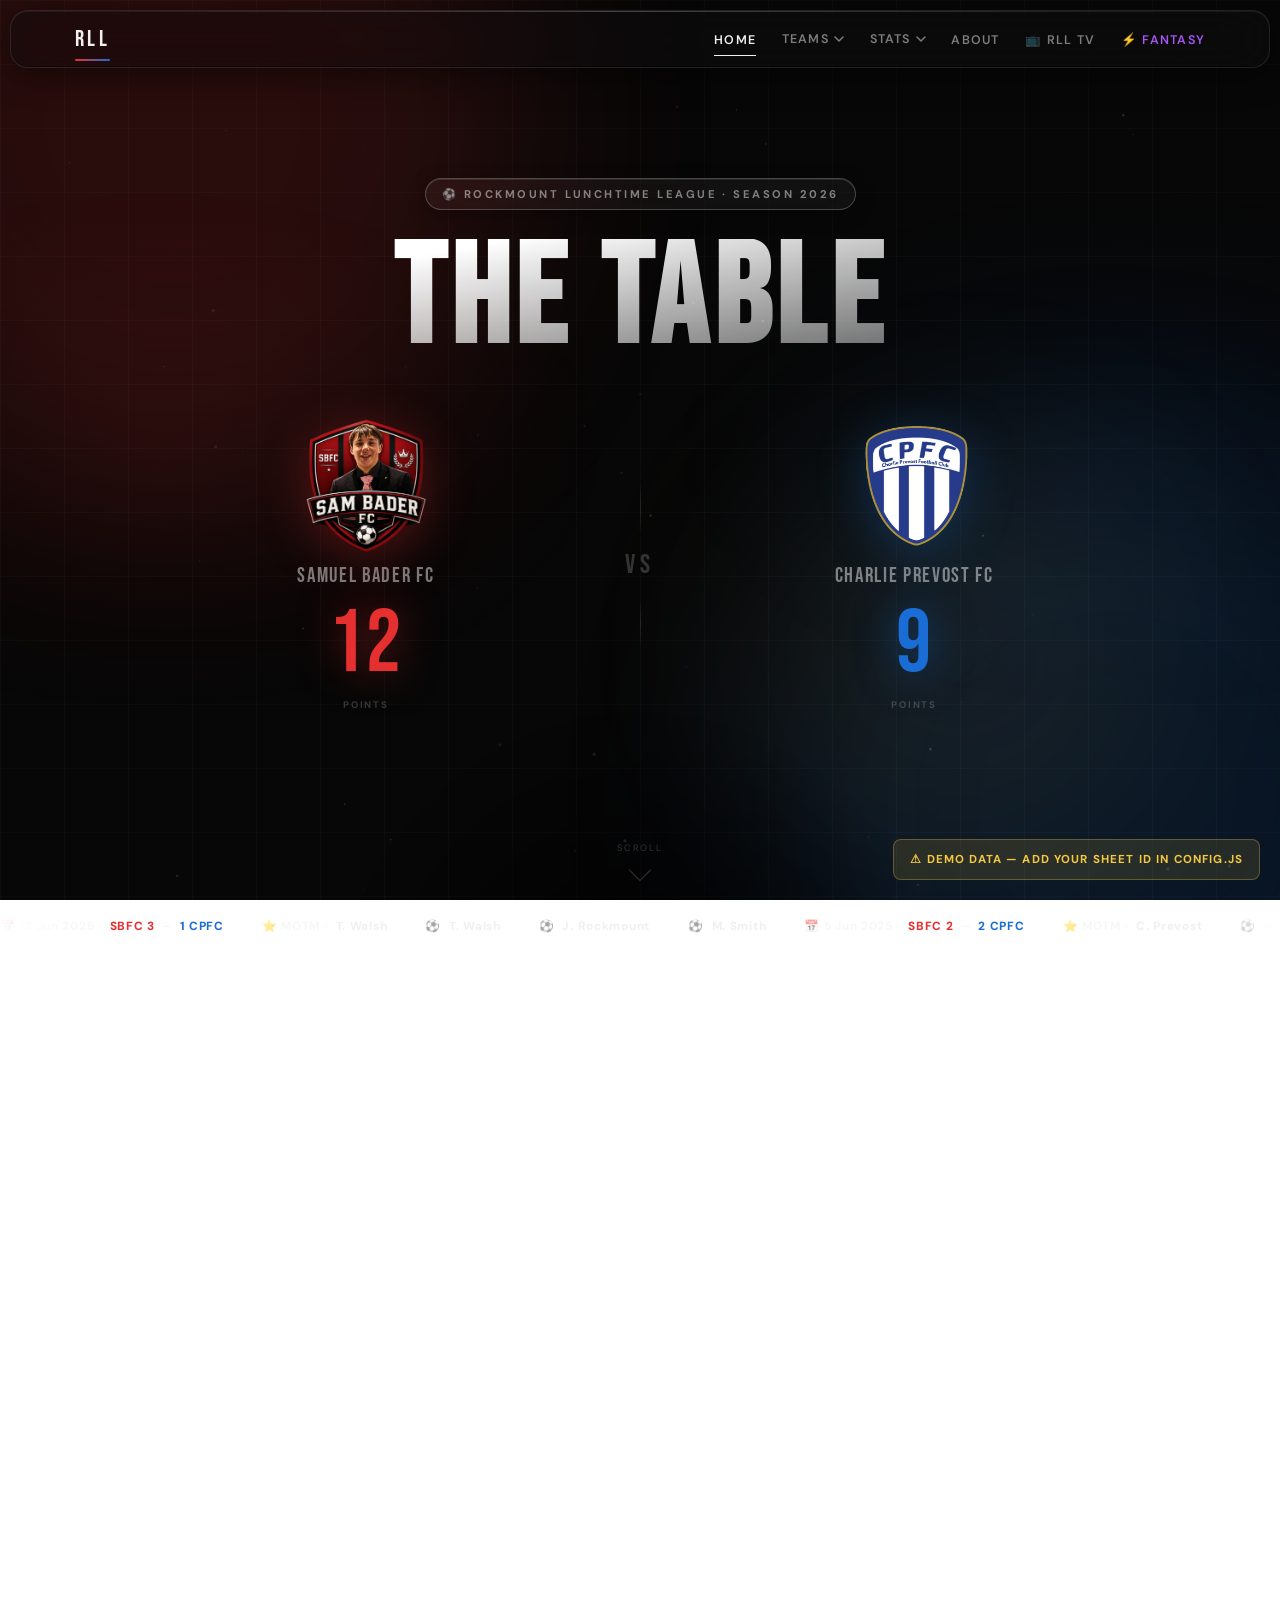
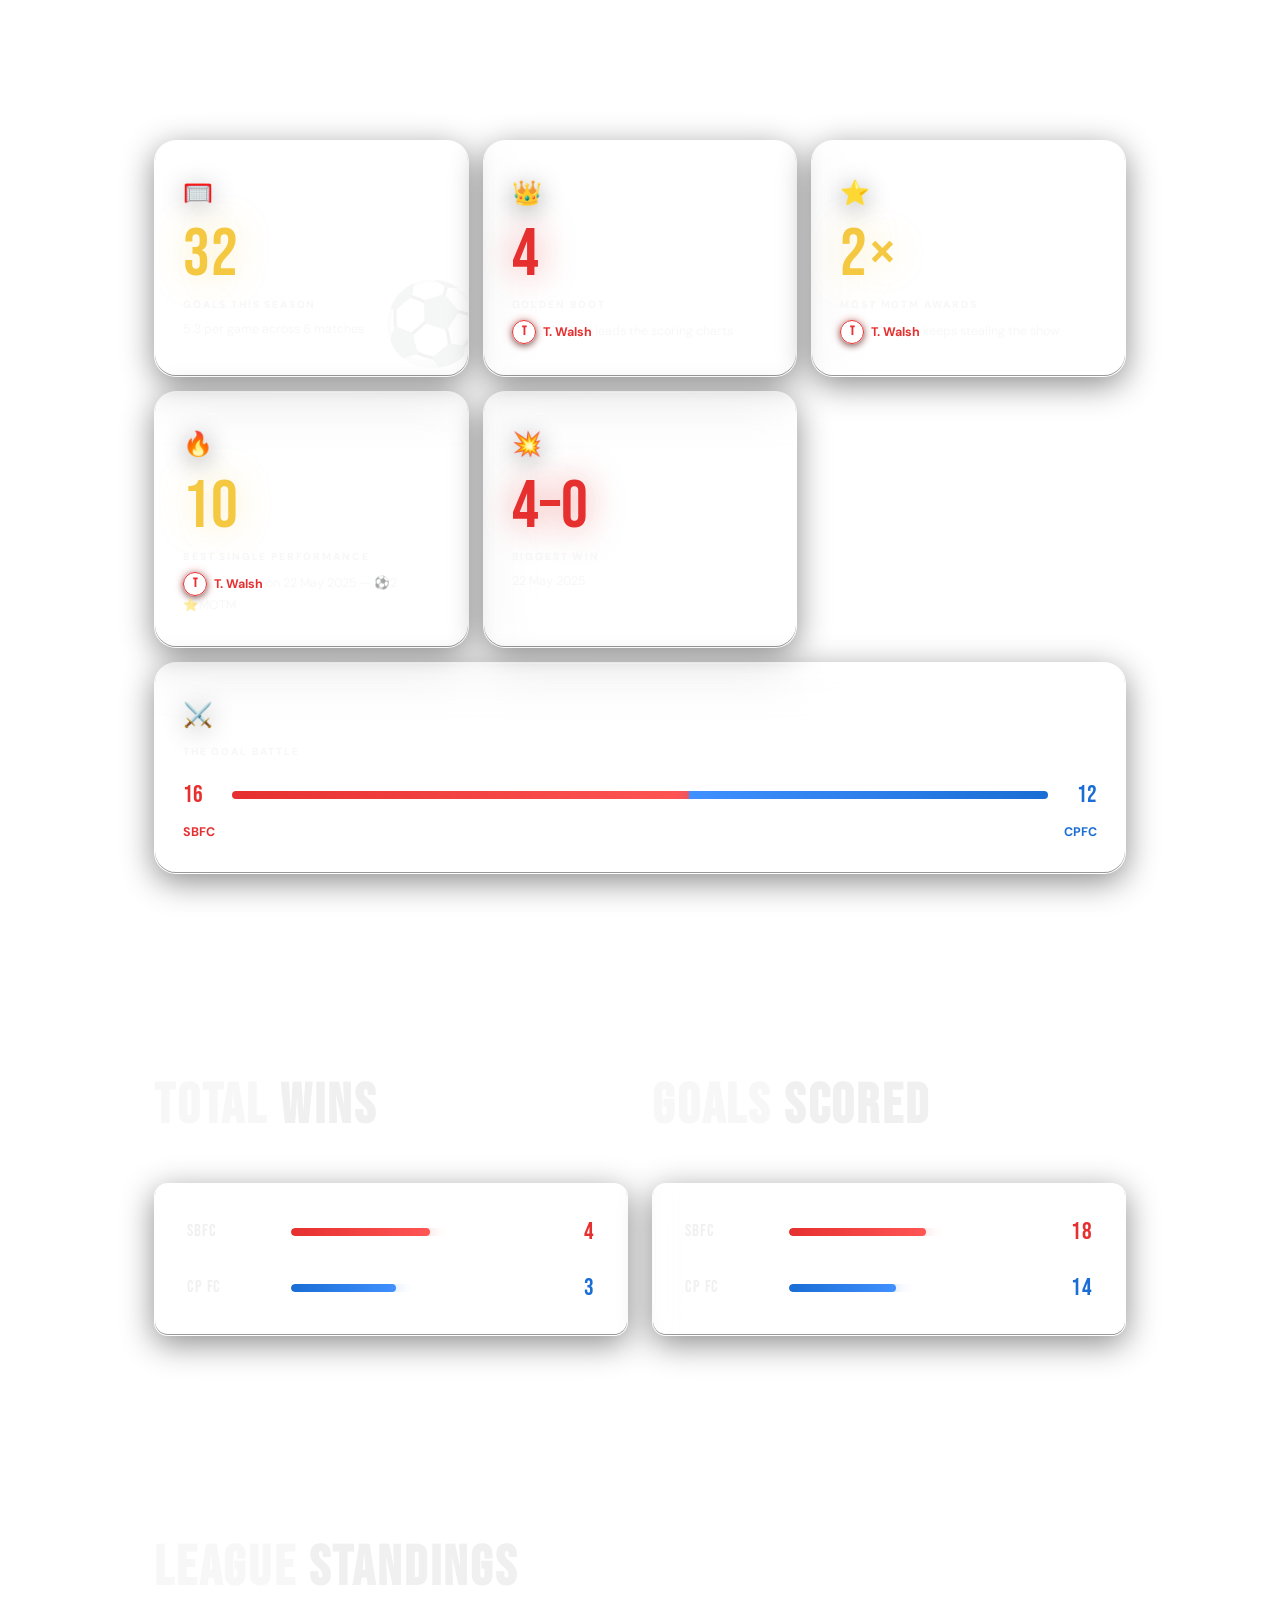
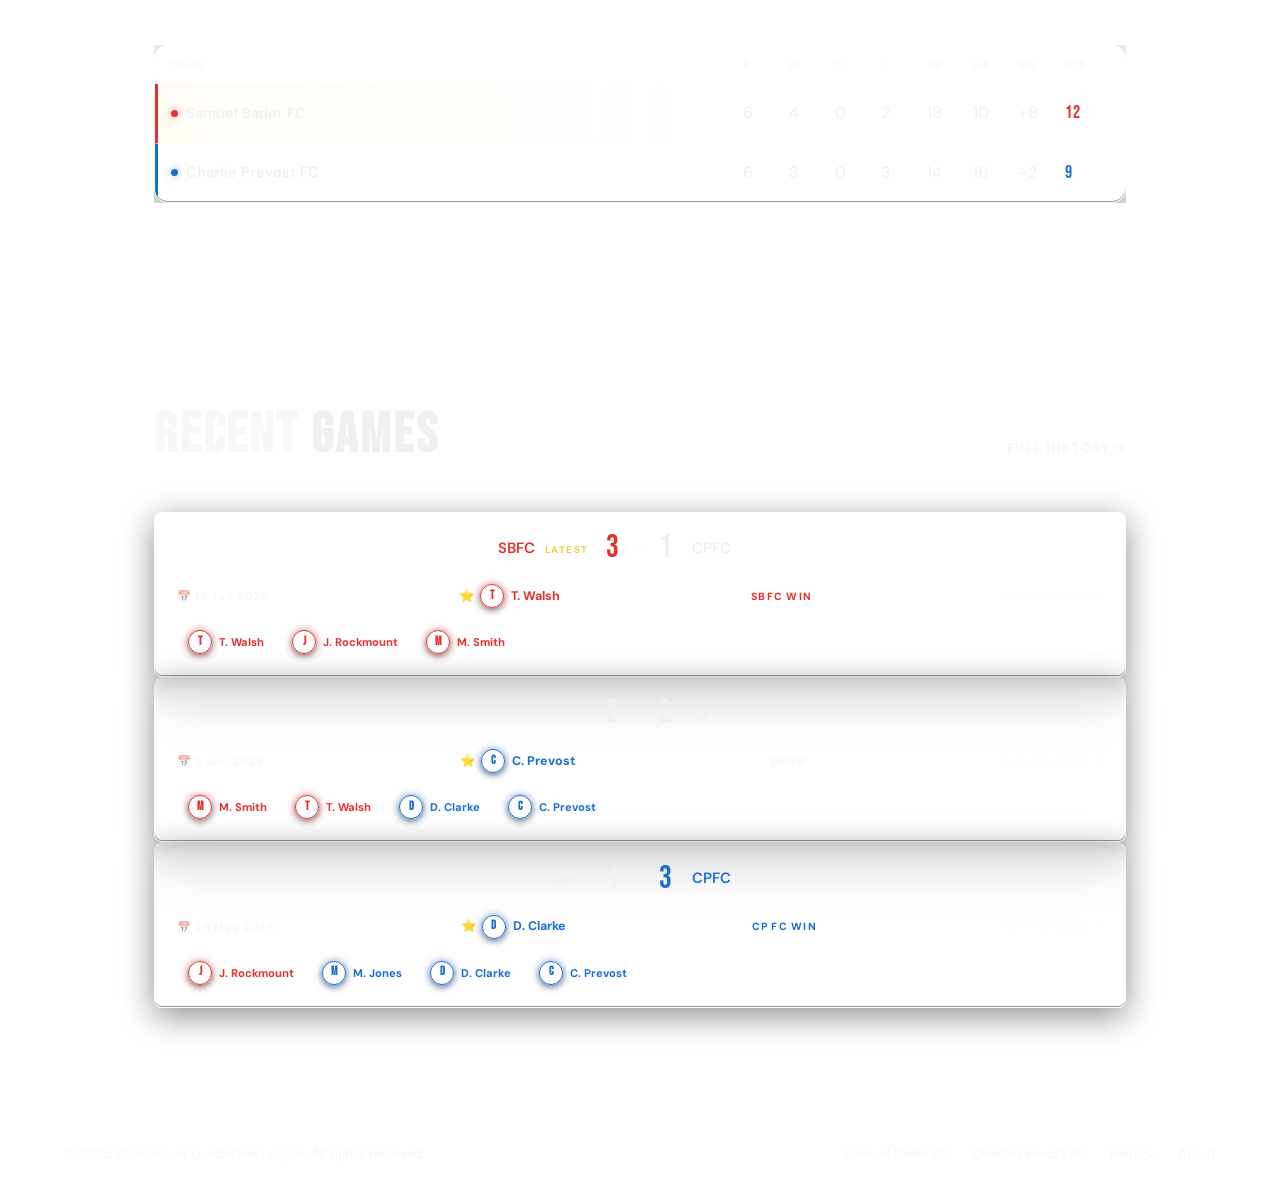
==== commit 54437ab6: "Update index.html" ====
--- a/index.html
+++ b/index.html
@@ -1,6 +1,9 @@
 <!DOCTYPE html>
 <html lang="en">
 <head>
+  
+  <link rel="apple-touch-icon" href="assets/Apple.jpg">
+  
   <meta charset="UTF-8" />
   <meta name="viewport" content="width=device-width, initial-scale=1.0" />
   <title>Rockmount Lunchtime League</title>
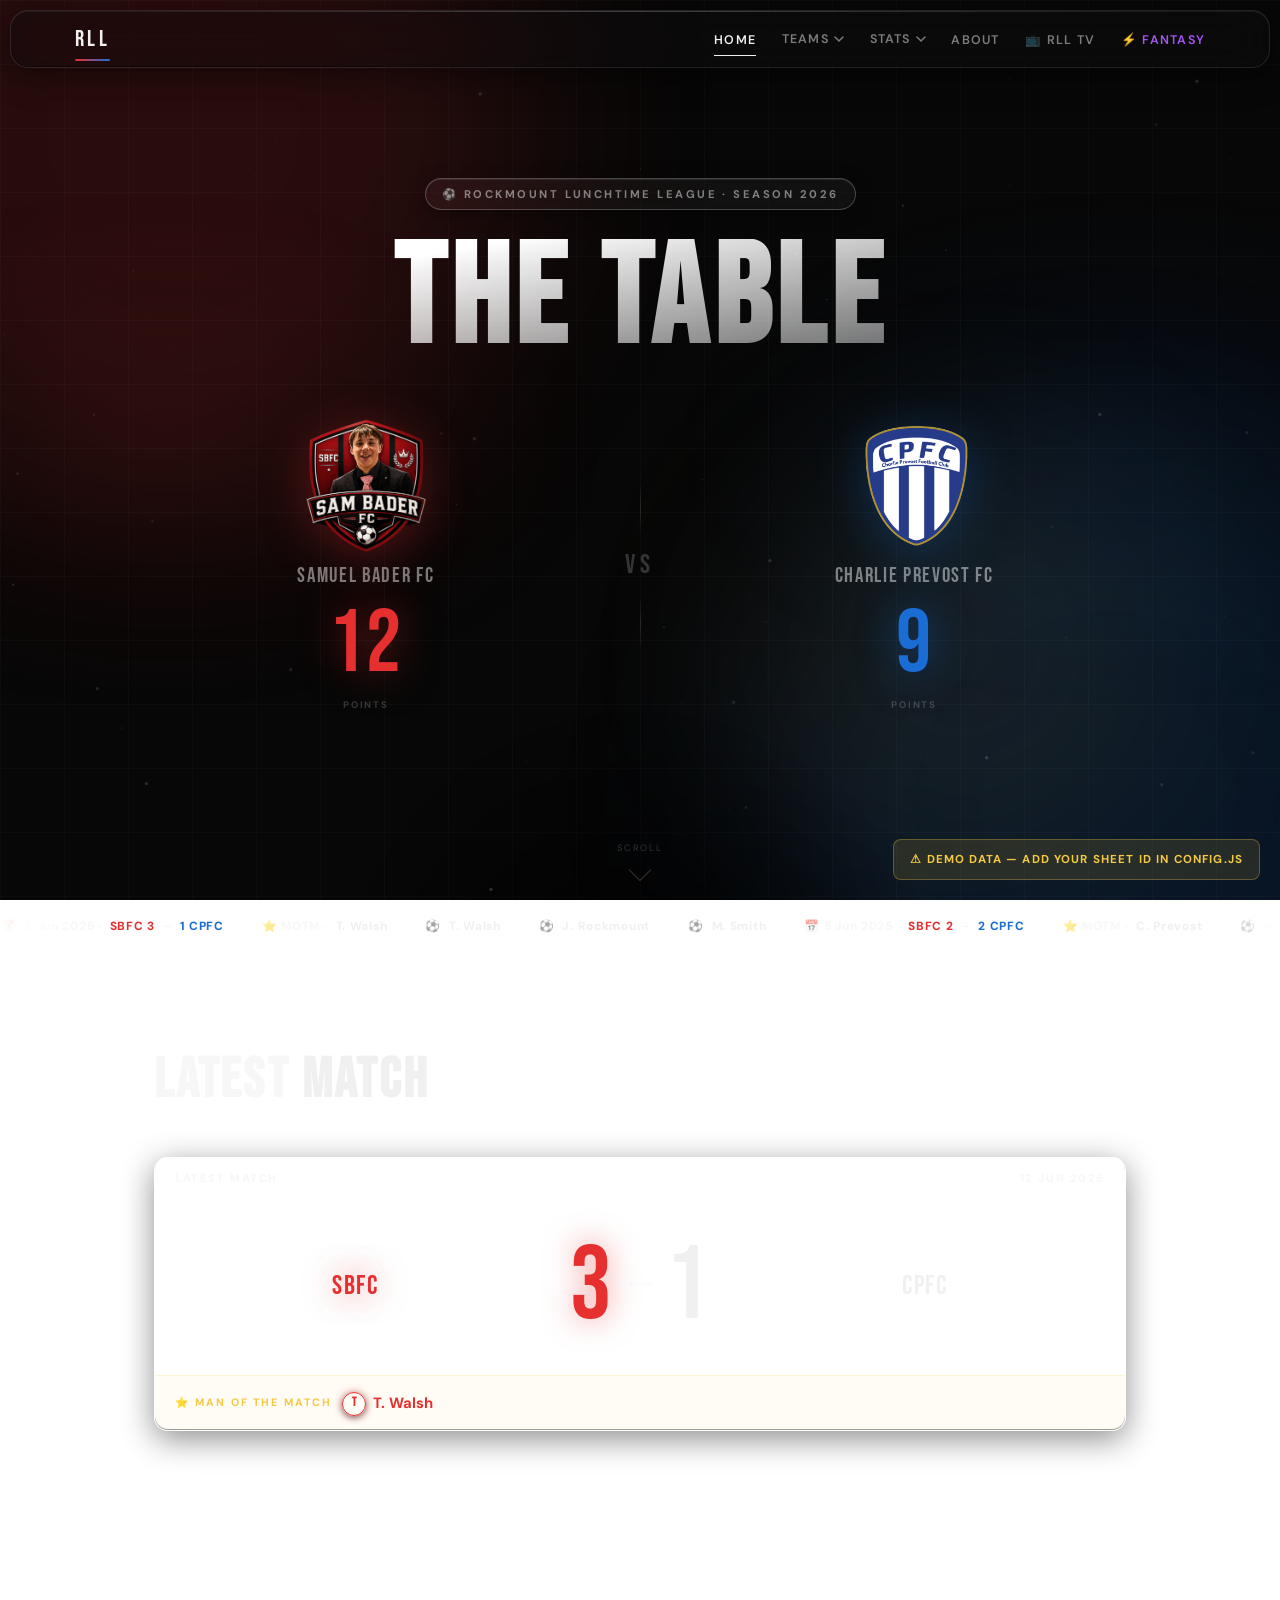
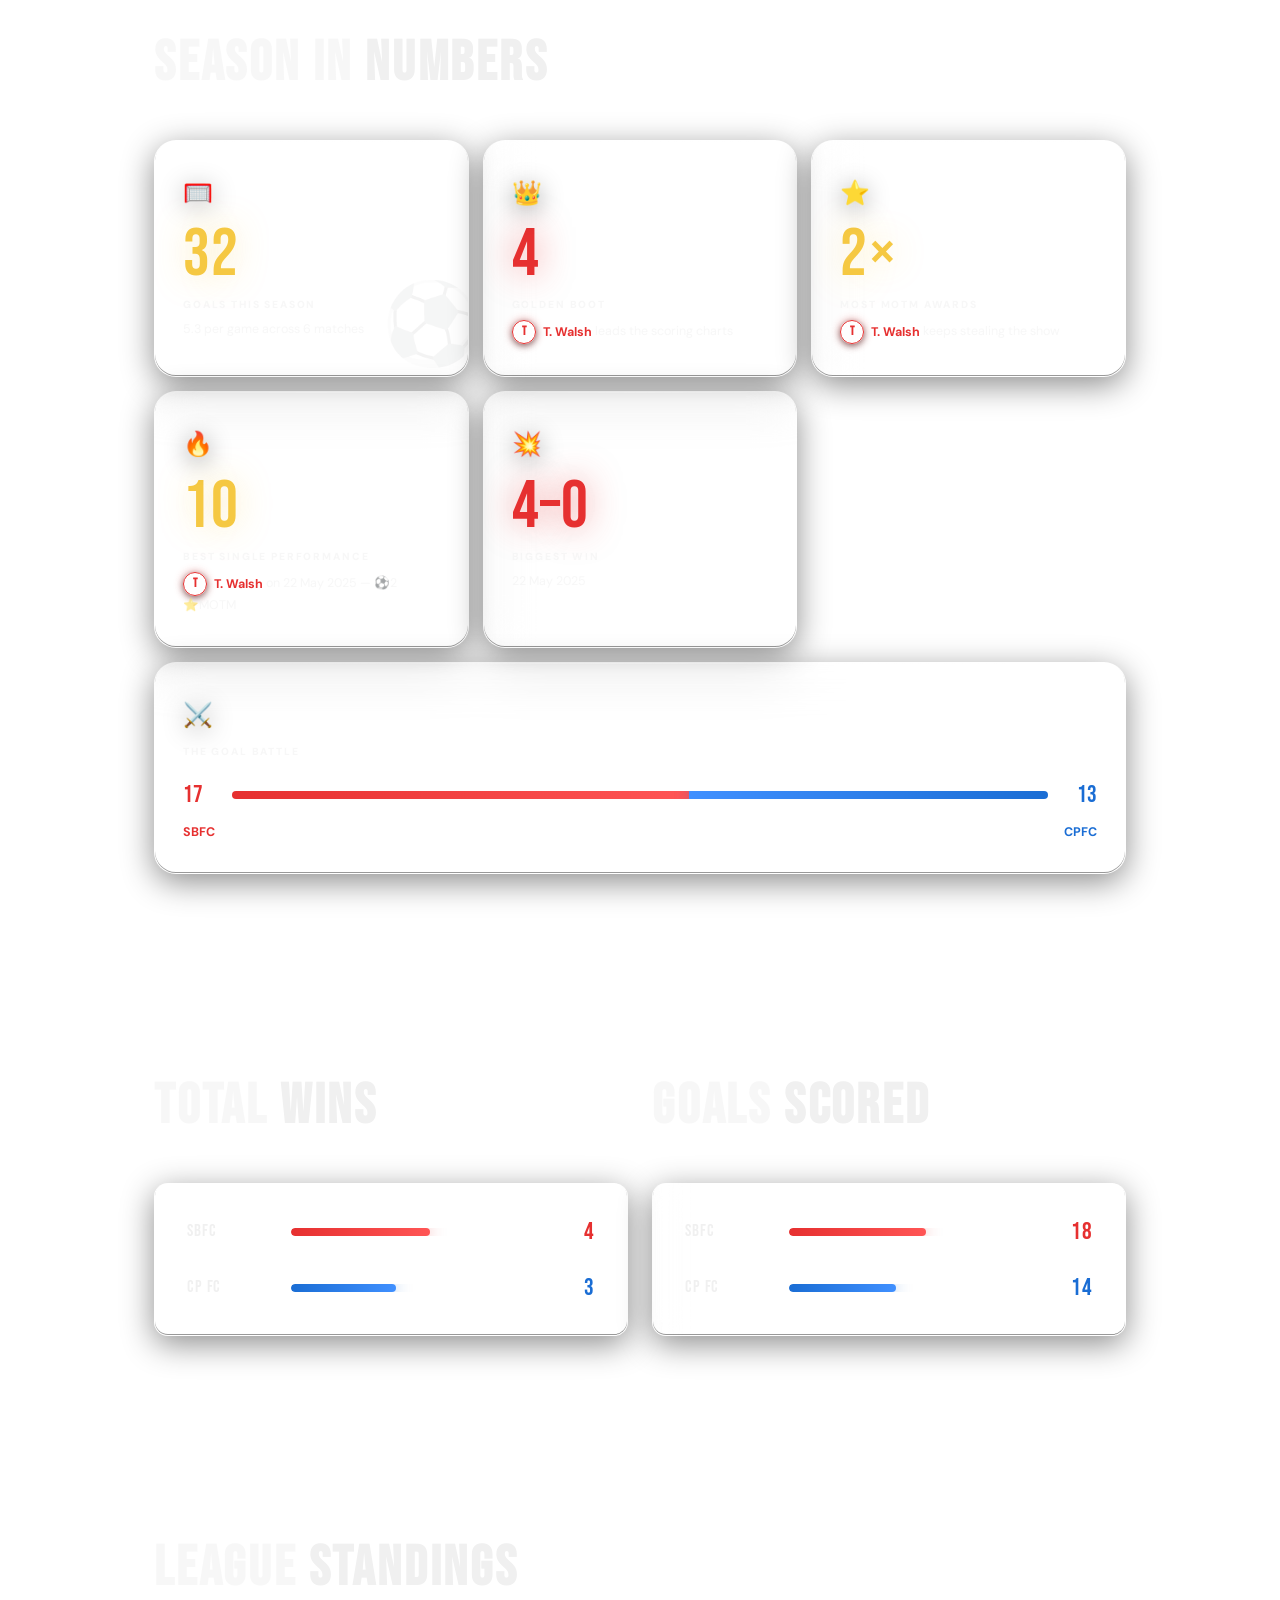
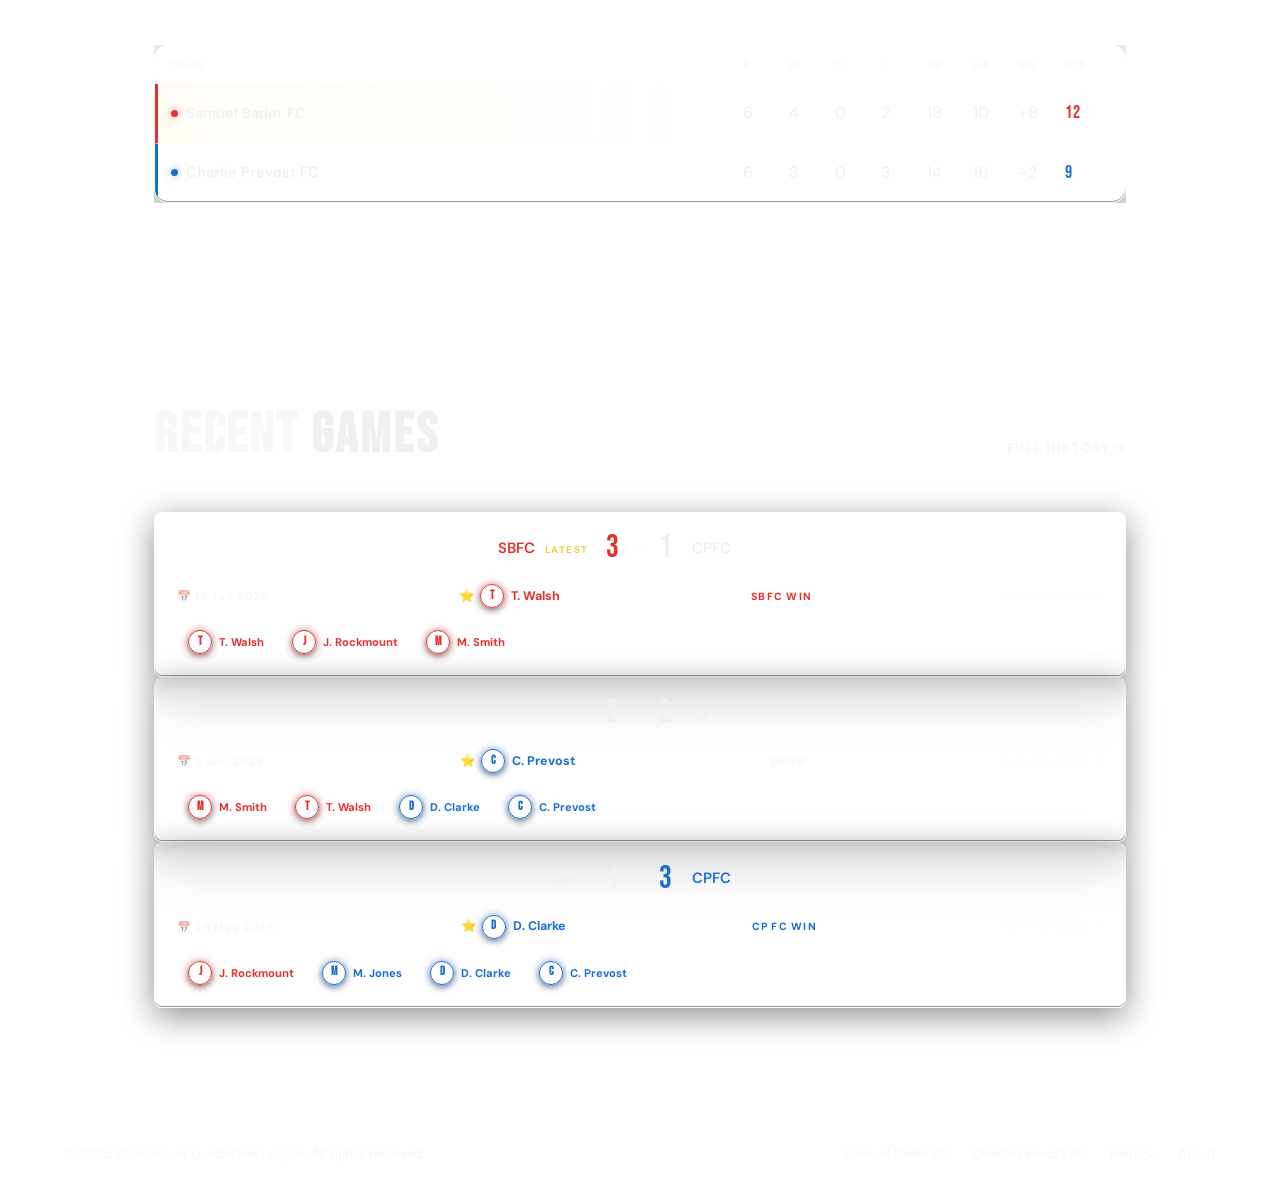
==== commit 2fbb6d7b: "Update favicon links in index.html" ====
--- a/index.html
+++ b/index.html
@@ -2,7 +2,8 @@
 <html lang="en">
 <head>
   
-  <link rel="apple-touch-icon" href="assets/Apple.jpg">
+  <link rel="apple-touch-icon" href="favicon.png">
+  <link rel="icon" type="image/png" href="favicon.png">
   
   <meta charset="UTF-8" />
   <meta name="viewport" content="width=device-width, initial-scale=1.0" />
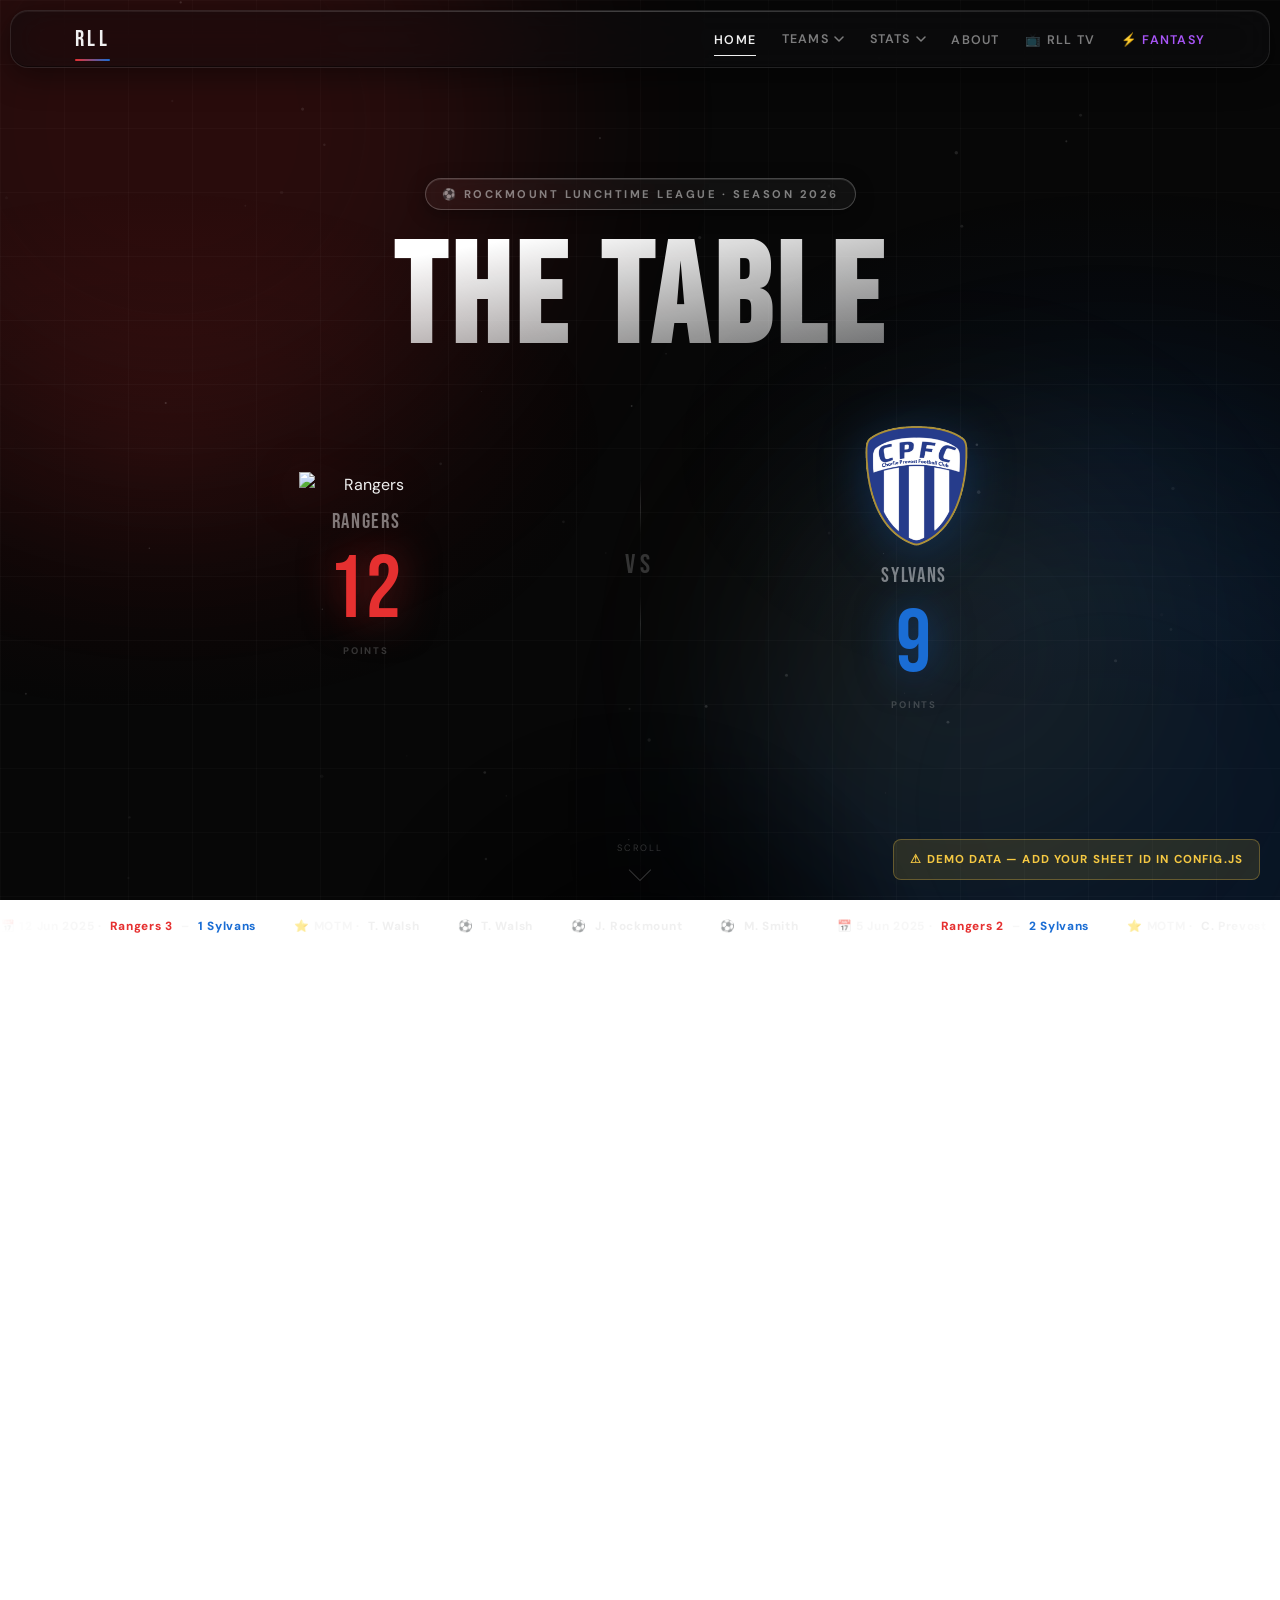
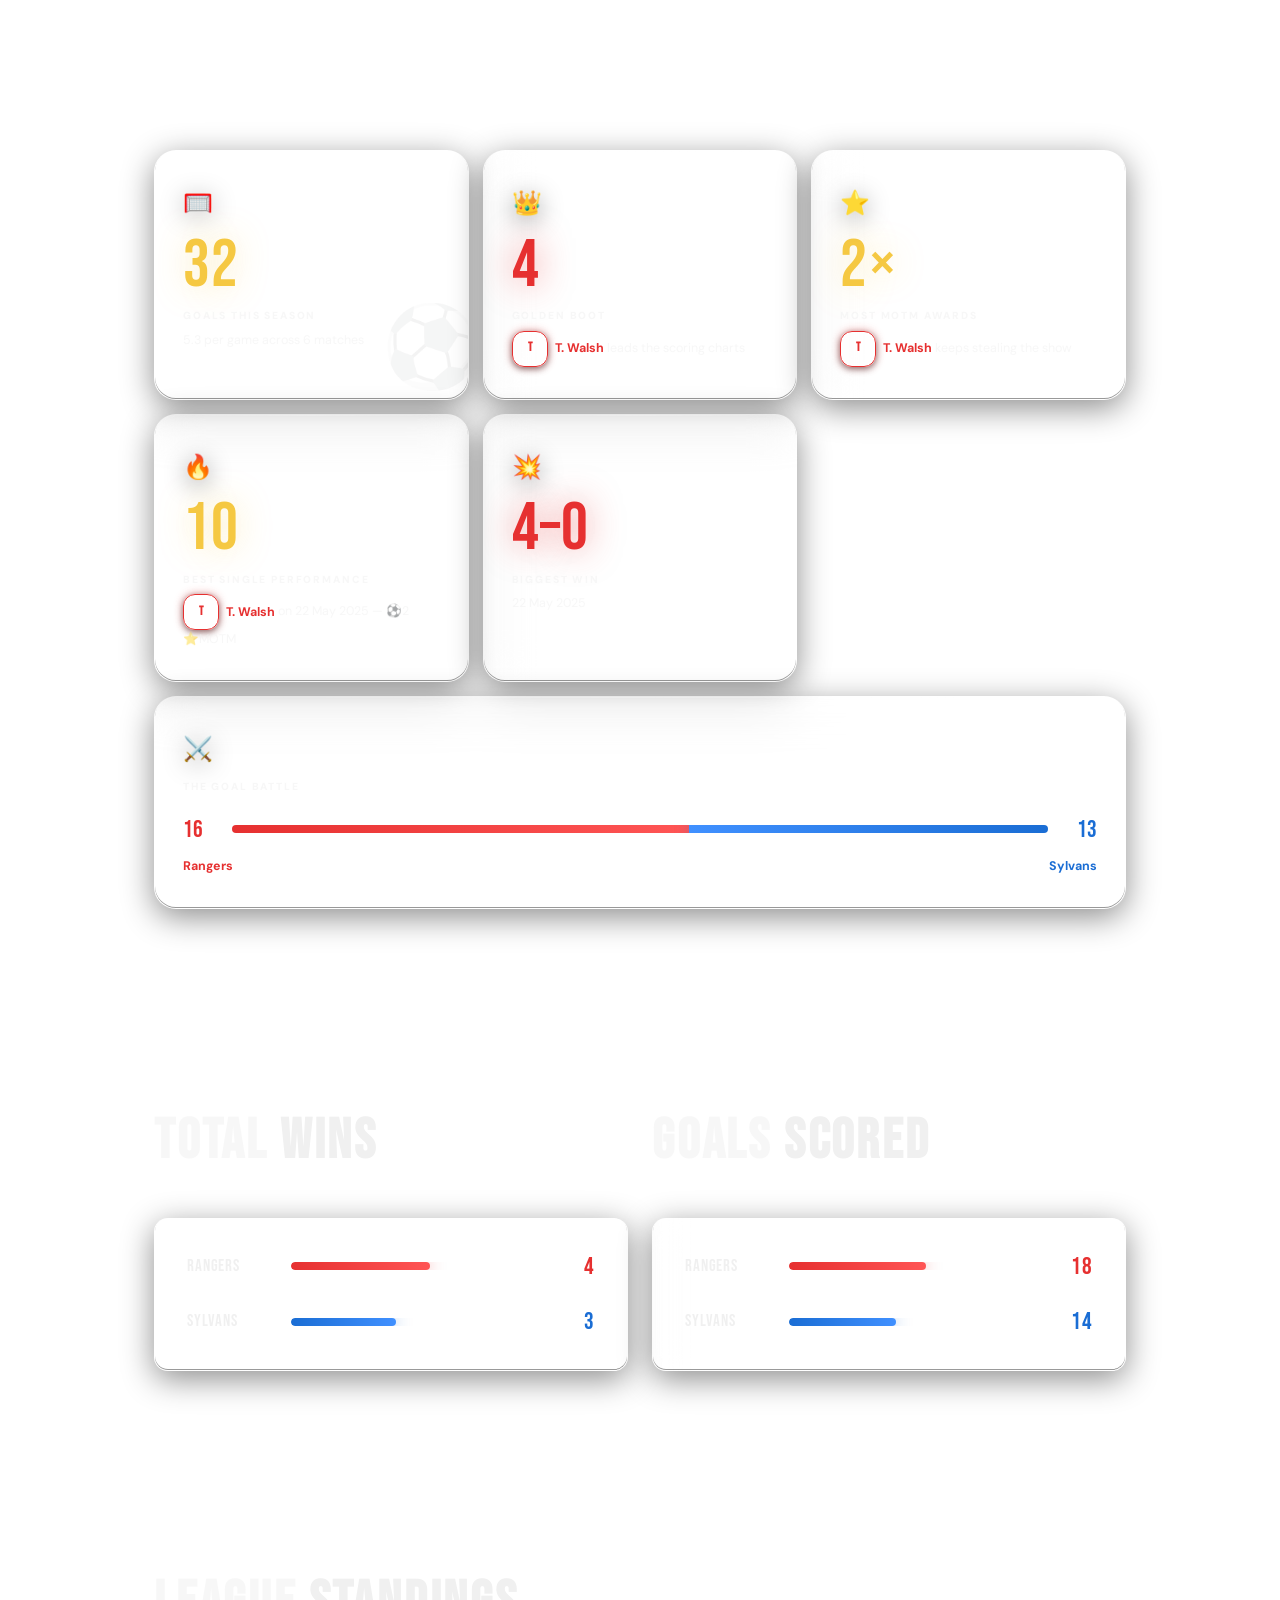
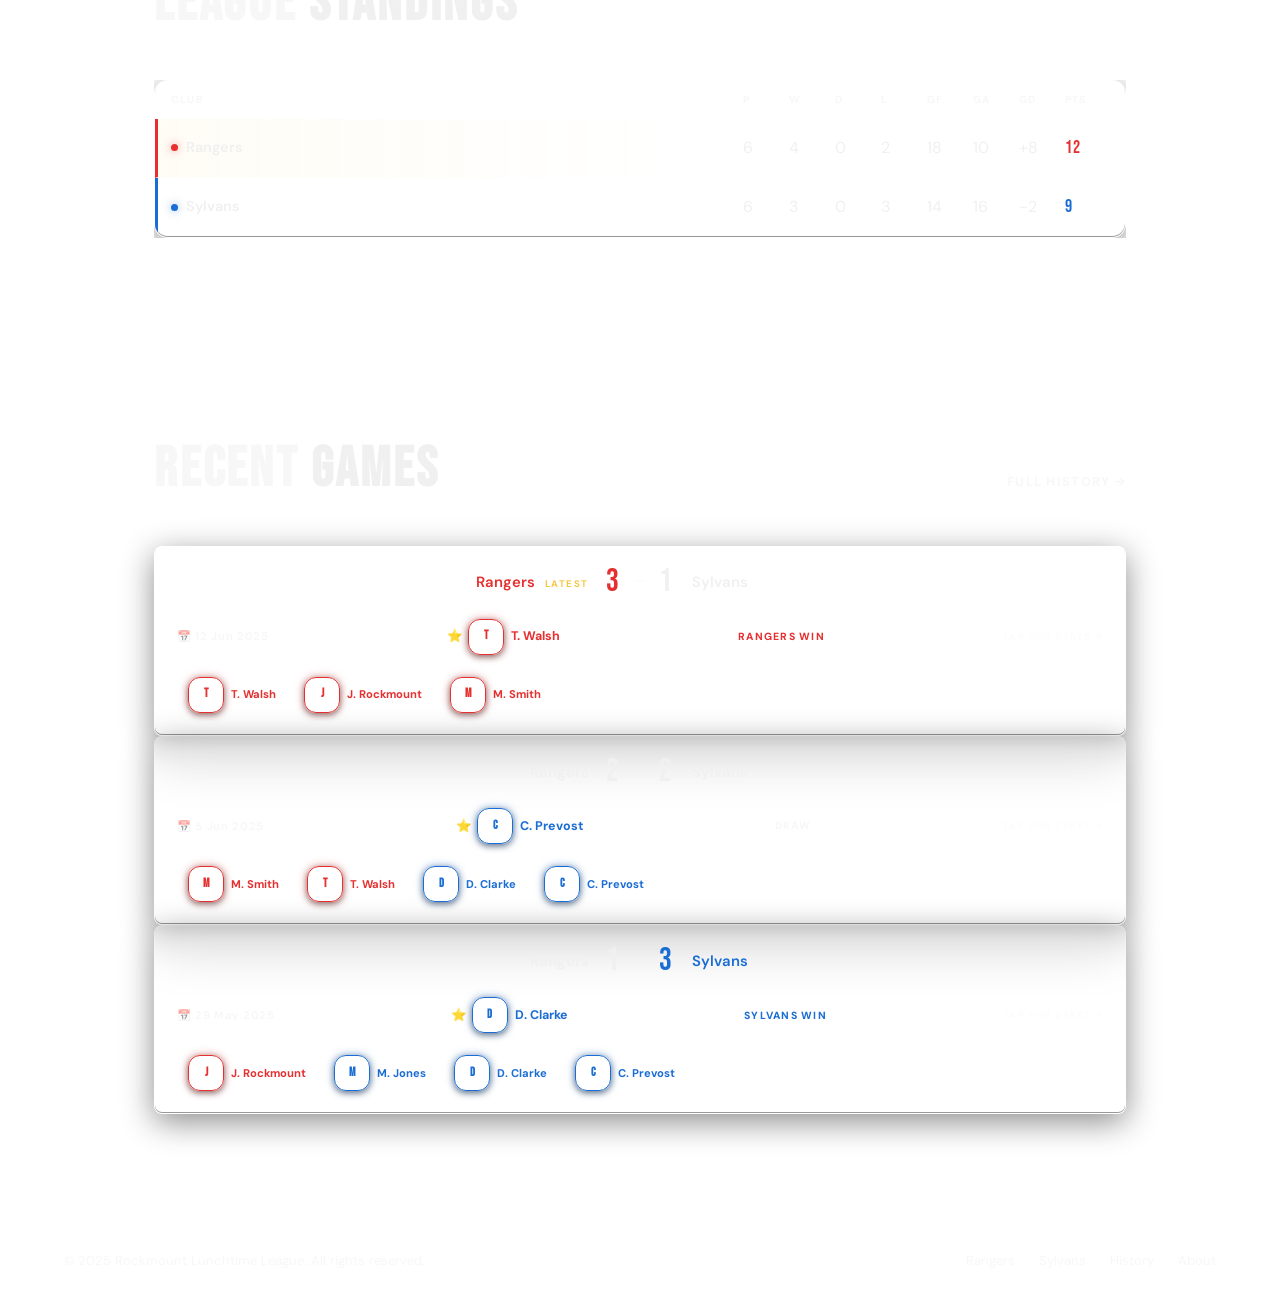
==== commit 4ba90f77: "Rangers Slyvans" ====
--- a/index.html
+++ b/index.html
@@ -8,7 +8,7 @@
   <meta charset="UTF-8" />
   <meta name="viewport" content="width=device-width, initial-scale=1.0" />
   <title>Rockmount Lunchtime League</title>
-  <meta name="description" content="The official home of the Rockmount Lunchtime League — Samuel Bader FC vs Charlie Prevost FC." />
+  <meta name="description" content="The official home of the Rockmount Lunchtime League — Rangers vs Sylvans." />
   <link rel="stylesheet" href="css/style.css" />
   <link rel="stylesheet" href="css/v2.css"/>
   <style>
@@ -93,8 +93,8 @@
     <li class="nav__item" id="dd-teams">
       <button class="nav__item-btn" data-dropdown="teams">Teams<svg viewBox="0 0 10 6" fill="none"><path d="M1 1l4 4 4-4" stroke="currentColor" stroke-width="1.5" stroke-linecap="round" stroke-linejoin="round"/></svg></button>
       <ul class="nav__dropdown">
-        <li class="nav__dropdown-item"><a class="nav__dropdown-link" href="sylvans.html" data-transition><span class="nav__dropdown-link__icon">🔴</span> Samuel Bader FC</a></li>
-        <li class="nav__dropdown-item"><a class="nav__dropdown-link" href="cpfc.html" data-transition><span class="nav__dropdown-link__icon">🔵</span> Charlie Prevost FC</a></li>
+        <li class="nav__dropdown-item"><a class="nav__dropdown-link" href="sylvans.html" data-transition><span class="nav__dropdown-link__icon">🔴</span> Rangers</a></li>
+        <li class="nav__dropdown-item"><a class="nav__dropdown-link" href="cpfc.html" data-transition><span class="nav__dropdown-link__icon">🔵</span> Sylvans</a></li>
       </ul>
     </li>
     <li class="nav__item" id="dd-stats">
@@ -138,15 +138,15 @@
 
     <!-- ── MAIN TEAM POINTS DISPLAY ── -->
     <div class="hero__teams" id="hero-teams">
-      <!-- SBFC -->
+      <!-- Rangers -->
       <a class="hero__team hero__team--sylvans" href="sylvans.html" data-transition>
         <img
           class="team-logo team-logo--sylvans"
-          src="assets/SBFC.png"
+          src="assets/Rangers.png"
           onerror="this.replaceWith(buildFallbackLogo('S','var(--sylvans)'))"
-          alt="Samuel Bader FC"
+          alt="Rangers"
         />
-        <span class="hero__team-name">Samuel Bader FC</span>
+        <span class="hero__team-name">Rangers</span>
         <div class="hero__team-pts" id="hero-syl-pts">
           <span class="loading" style="padding:0;gap:6px;border:none;font-family:var(--font-d);font-size:inherit;color:inherit">...</span>
         </div>
@@ -160,15 +160,15 @@
         <div class="hero__vs-line"></div>
       </div>
 
-      <!-- Charlie Prevost FC -->
+      <!-- Sylvans -->
       <a class="hero__team hero__team--cpfc" href="cpfc.html" data-transition>
         <img
           class="team-logo team-logo--cpfc"
           src="assets/cpfc-logo.png"
           onerror="this.replaceWith(buildFallbackLogo('C','var(--cpfc)'))"
-          alt="CP FC"
+          alt="Sylvans"
         />
-        <span class="hero__team-name">Charlie Prevost FC</span>
+        <span class="hero__team-name">Sylvans</span>
         <div class="hero__team-pts" id="hero-cpfc-pts">
           <span class="loading" style="padding:0;gap:6px;border:none;font-family:var(--font-d);font-size:inherit;color:inherit">...</span>
         </div>
@@ -262,8 +262,8 @@
 <footer class="footer">
   <p>© 2025 Rockmount Lunchtime League. All rights reserved.</p>
   <nav class="footer__links">
-    <a href="sylvans.html" data-transition>Samuel Bader FC</a>
-    <a href="cpfc.html"    data-transition>Charlie Prevost FC</a>
+    <a href="sylvans.html" data-transition>Rangers</a>
+    <a href="cpfc.html"    data-transition>Sylvans</a>
     <a href="history.html" data-transition>History</a>
     <a href="announcements.html"   data-transition>About</a>
   </nav>
@@ -334,15 +334,15 @@
     /* Wins comparison bar */
     document.getElementById("wins-wrap").innerHTML =
       buildComparisonBar(data,
-        "SBFC", data.sylvansWins,
-        "CP FC",   data.cpfcWins
+        "Rangers", data.sylvansWins,
+        "Sylvans",   data.cpfcWins
       );
 
     /* Goals comparison bar */
     document.getElementById("goals-wrap").innerHTML =
       buildComparisonBar(data,
-        "SBFC", data.sylvansGoalsFor,
-        "CP FC",   data.cpfcGoalsFor
+        "Rangers", data.sylvansGoalsFor,
+        "Sylvans",   data.cpfcGoalsFor
       );
 
     /* Full standings table */
@@ -356,13 +356,13 @@
         </div>
         ${buildStandingsRow(
           sylLead ? 1 : 2,
-          "Samuel Bader FC", data.sylvansPlayed, data.sylvansWins, data.sylvansDraws,
+          "Rangers", data.sylvansPlayed, data.sylvansWins, data.sylvansDraws,
           data.sylvansLosses, data.sylvansGoalsFor, data.sylvansGoalsAgainst, data.sylvansPoints,
           "sylvans"
         )}
         ${buildStandingsRow(
           sylLead ? 2 : 1,
-          "Charlie Prevost FC", data.cpfcPlayed, data.cpfcWins, data.cpfcDraws,
+          "Sylvans", data.cpfcPlayed, data.cpfcWins, data.cpfcDraws,
           data.cpfcLosses, data.cpfcGoalsFor, data.cpfcGoalsAgainst, data.cpfcPoints,
           "cpfc"
         )}
@@ -414,7 +414,7 @@
       </div>
 
       ${topScorer ? `
-      <div class="scrolly-card scrolly-card--${topScorer.team===RLL_CONFIG.TEAMS.SYLVANS.key?"syl":topScorer.team===RLL_CONFIG.TEAMS.CPFC.key?"cpfc":"gold"}">
+      <div class="scrolly-card scrolly-card--${topScorer.team===RLL_CONFIG.TEAMS.SYLVANS.key?"syl":topScorer.team===RLL_CONFIG.TEAMS.Sylvans.key?"cpfc":"gold"}">
         <div class="scrolly-card__icon">👑</div>
         <div class="scrolly-card__val" data-count="${topScorer.goals}">0</div>
         <div class="scrolly-card__lbl">Golden Boot</div>
@@ -458,7 +458,7 @@
         </div>
         <div class="scrolly-card__sub" style="display:flex;justify-content:space-between;margin-top:8px">
           <span style="color:var(--sylvans);font-weight:700">${RLL_CONFIG.TEAMS.SYLVANS.shortName}</span>
-          <span style="color:var(--cpfc);font-weight:700">${RLL_CONFIG.TEAMS.CPFC.shortName}</span>
+          <span style="color:var(--cpfc);font-weight:700">${RLL_CONFIG.TEAMS.Sylvans.shortName}</span>
         </div>
       </div>
     `;
@@ -492,7 +492,7 @@
 
     const items = [];
     data.history.slice(0, 6).forEach(m => {
-      items.push(`<span class="ticker__item">📅 ${m.date} · <b style="color:var(--sylvans)">SBFC ${m.sylvans}</b>–<b style="color:var(--cpfc)">${m.cpfc} CPFC</b></span>`);
+      items.push(`<span class="ticker__item">📅 ${m.date} · <b style="color:var(--sylvans)">Rangers ${m.sylvans}</b>–<b style="color:var(--cpfc)">${m.cpfc} Sylvans</b></span>`);
       if (m.motm && m.motm !== "—") items.push(`<span class="ticker__item">⭐ MOTM · <b>${m.motm}</b></span>`);
       const counts = {};
       (m.scorers||[]).forEach(n => counts[n]=(counts[n]||0)+1);
--- a/css/style.css
+++ b/css/style.css
@@ -72,7 +72,7 @@
 @media(hover:hover){.hero__team:hover{transform:translateY(-5px);}}
 .team-logo{width:clamp(72px,16vw,134px);height:auto;flex-shrink:0;}
 .team-logo--sylvans{filter:drop-shadow(0 8px 24px rgba(230,48,48,.3));animation:floatLogo 4s ease-in-out infinite,glowSylvans 3.5s ease-in-out infinite;}
-.team-logo--cpfc{filter:drop-shadow(0 8px 24px rgba(26,109,212,.3));animation:floatLogo 4s ease-in-out infinite .7s,glowCPFC 3.5s ease-in-out infinite .7s;}
+.team-logo--cpfc{filter:drop-shadow(0 8px 24px rgba(26,109,212,.3));animation:floatLogo 4s ease-in-out infinite .7s,glowSylvans 3.5s ease-in-out infinite .7s;}
 .hero__team-name{font-family:var(--font-d);font-size:clamp(.8rem,2.5vw,1.3rem);letter-spacing:.08em;color:var(--text-muted);text-align:center;line-height:1.2;}
 .hero__team-pts{font-family:var(--font-d);font-size:clamp(3rem,9vw,5.5rem);line-height:1;letter-spacing:.02em;}
 .hero__team--sylvans .hero__team-pts{color:var(--sylvans);text-shadow:0 0 40px var(--sylvans-glow);}
@@ -421,8 +421,8 @@
 }
 
 .pp__img {
-  width: 100%;
-  height: 100%;
+  width: 240px;
+  height: 240px;
   object-fit: cover;
   object-position: center top;
   display: block;
@@ -539,7 +539,7 @@
 @keyframes fadeIn { from { opacity: 0; } to { opacity: 1; } }
 @keyframes floatLogo{0%,100%{transform:translateY(0)}50%{transform:translateY(-12px)}}
 @keyframes glowSylvans{0%,100%{filter:drop-shadow(0 8px 24px rgba(230,48,48,.28))}50%{filter:drop-shadow(0 8px 48px rgba(230,48,48,.65))}}
-@keyframes glowCPFC{0%,100%{filter:drop-shadow(0 8px 24px rgba(26,109,212,.28))}50%{filter:drop-shadow(0 8px 48px rgba(26,109,212,.65))}}
+@keyframes glowSylvans{0%,100%{filter:drop-shadow(0 8px 24px rgba(26,109,212,.28))}50%{filter:drop-shadow(0 8px 48px rgba(26,109,212,.65))}}
 @keyframes scrollBounce{0%,100%{transform:rotate(45deg) translateY(0)}50%{transform:rotate(45deg) translateY(5px)}}
 @keyframes spin{to{transform:rotate(360deg)}}
 
--- a/css/v2.css
+++ b/css/v2.css
@@ -198,7 +198,7 @@
   display:inline-flex; align-items:center; gap:7px; vertical-align:middle;
 }
 .pa__img, .pa__fb {
-  width: 24px; height: 24px; border-radius: 50%; flex-shrink:0;
+  width: 36px; height: 36px; border-radius: 12px; flex-shrink:0;
   object-fit: cover; object-position: center top;
   border: 1.5px solid var(--pa-col, rgba(255,255,255,0.25));
   box-shadow: 0 0 10px var(--pa-glow, transparent), 0 2px 6px rgba(0,0,0,0.5);
@@ -212,7 +212,7 @@
 }
 .player-link:hover .pa__img, .player-link:hover .pa__fb { transform: scale(1.18); box-shadow: 0 0 16px var(--pa-glow, rgba(255,255,255,0.2)); }
 .pa--lg .pa__img, .pa--lg .pa__fb,
-.pa__img.pa--lg, .pa__fb.pa--lg { width: 34px; height: 34px; font-size:1rem; }
+.pa--lg .pa__img, .pa--lg .pa__fb { width: 52px; height: 52px; font-size:1rem; } /* was 34px */
 
 /* =========================================================
    PLAYER POPUP v2
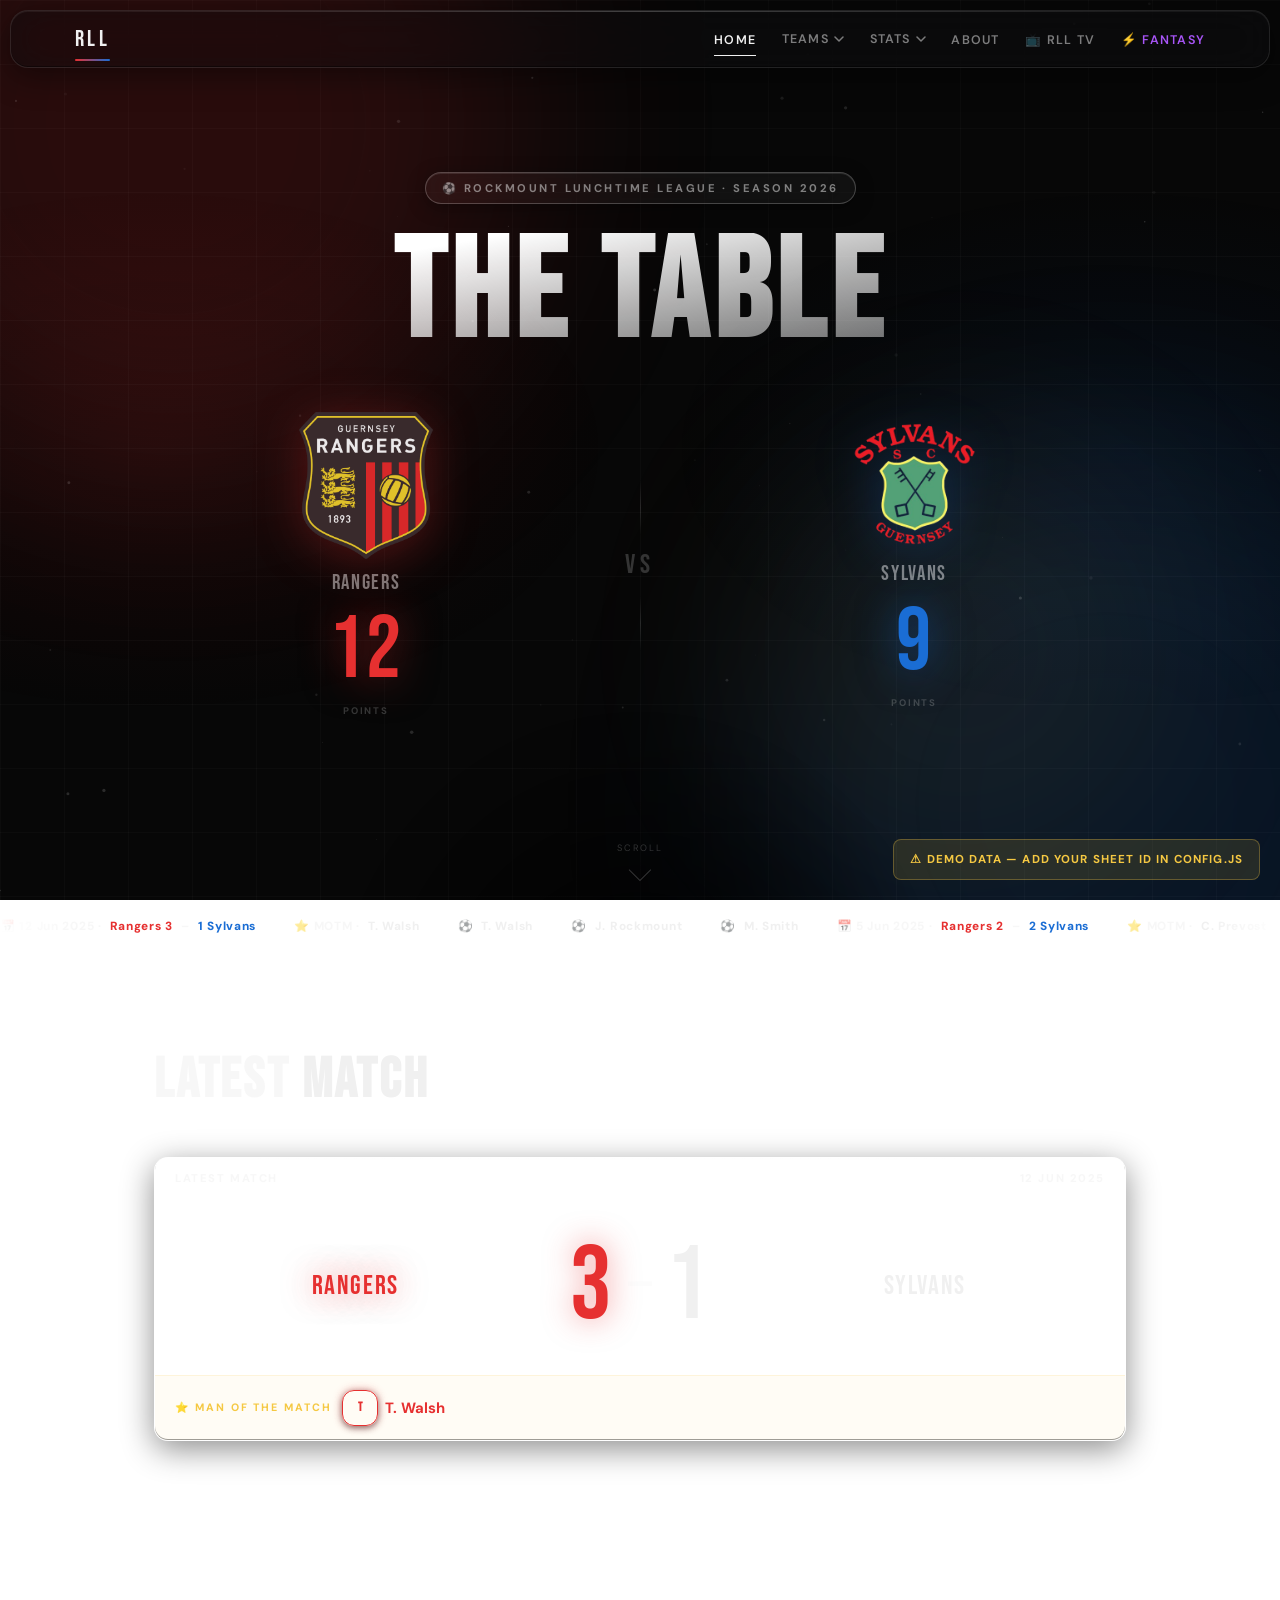
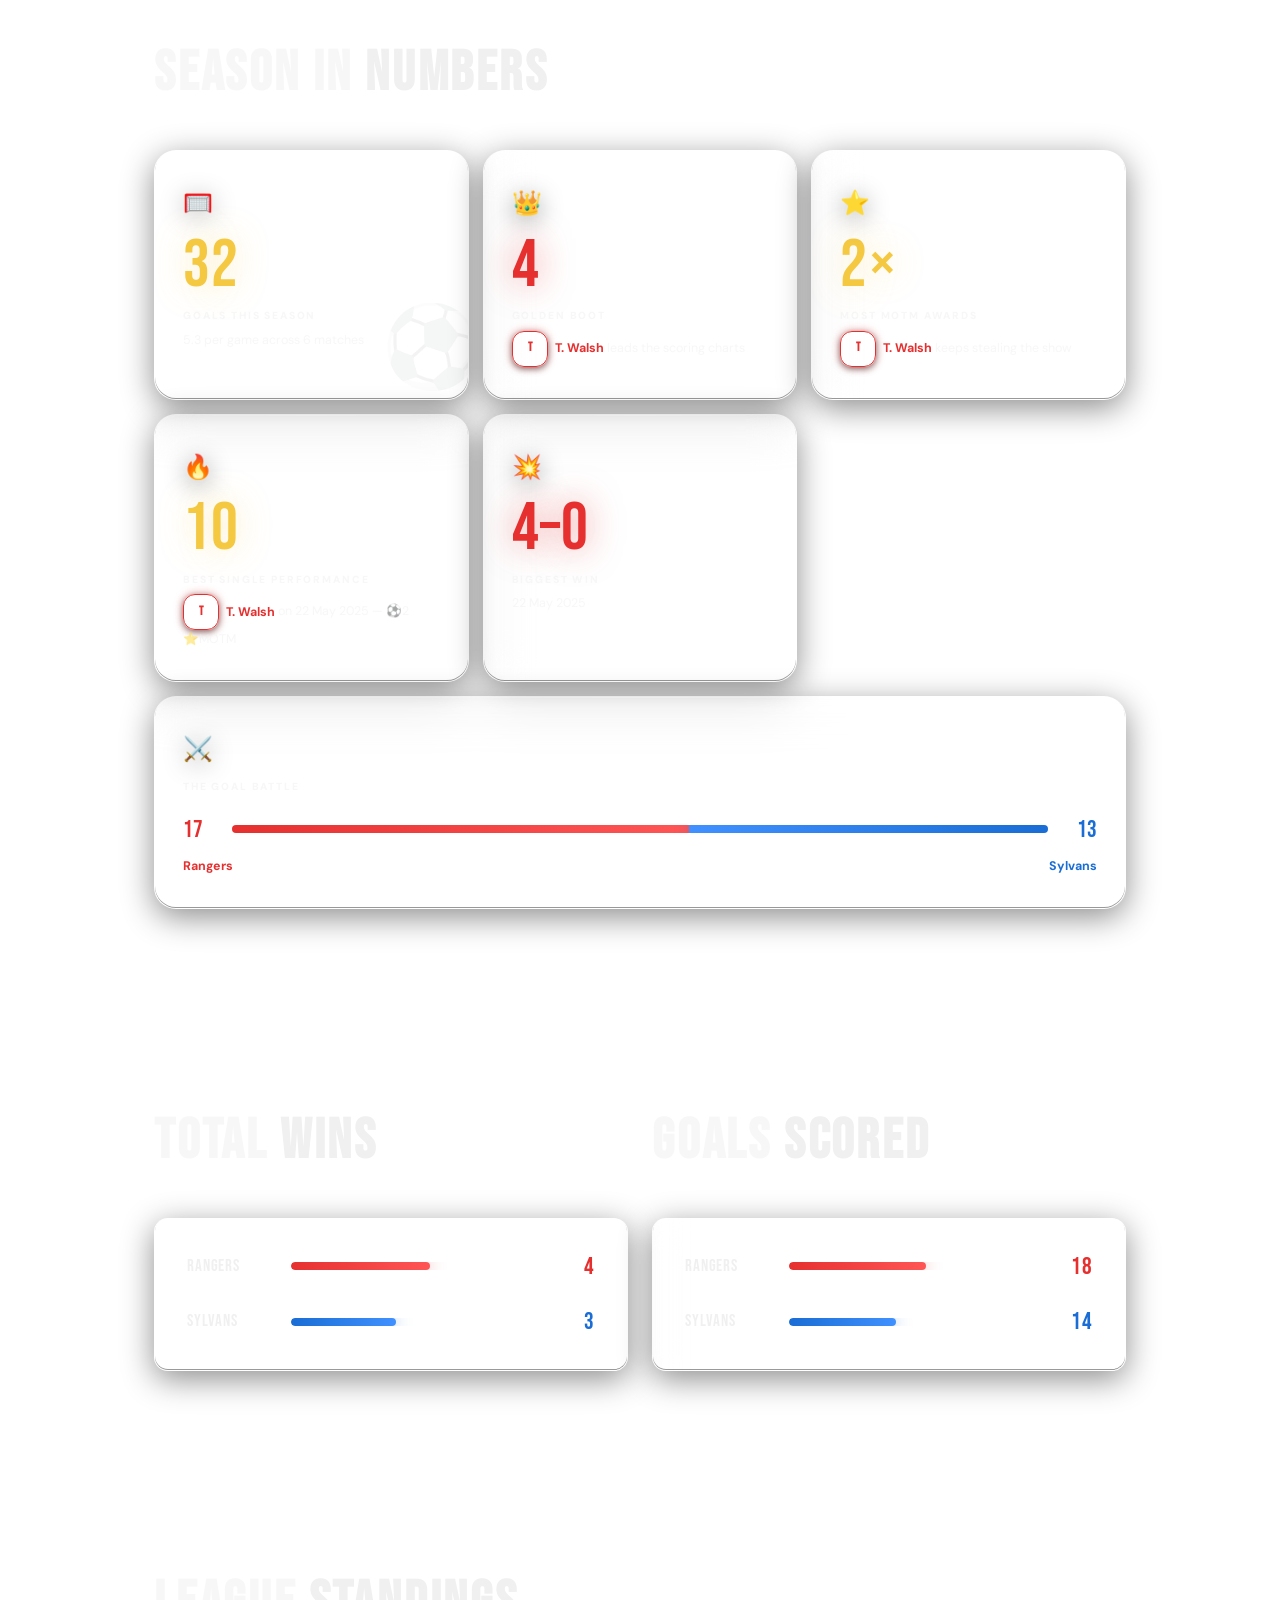
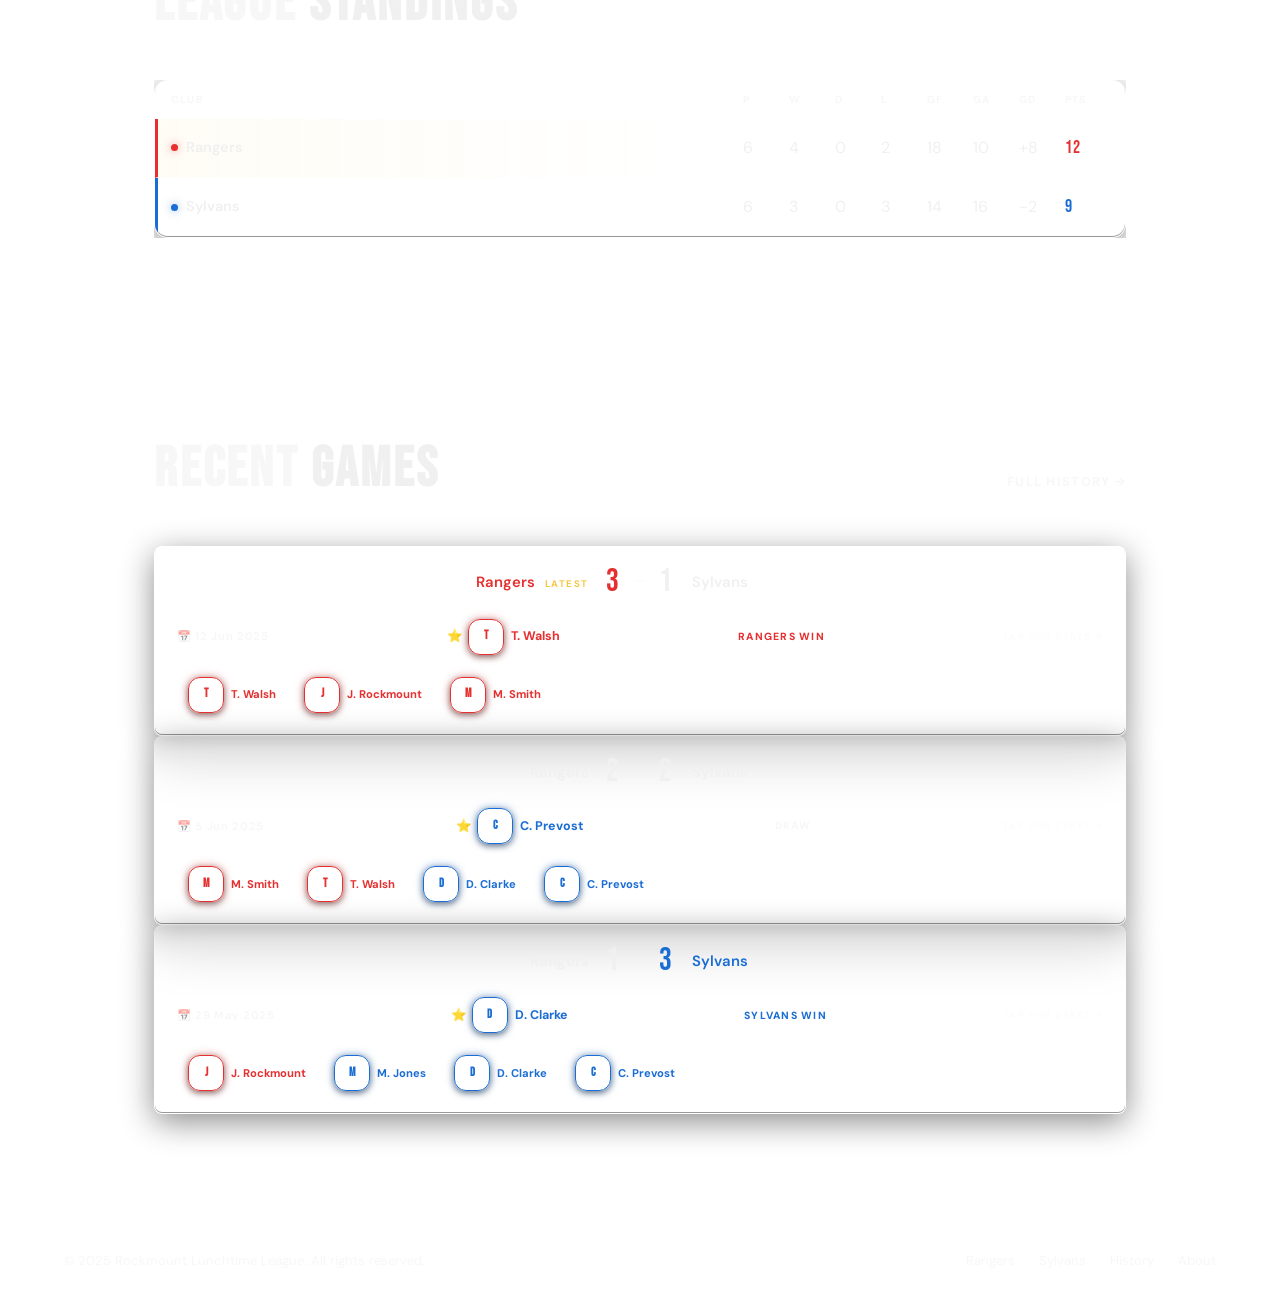
==== commit 5a831137: "update index logo" ====
--- a/index.html
+++ b/index.html
@@ -164,7 +164,7 @@
       <a class="hero__team hero__team--cpfc" href="cpfc.html" data-transition>
         <img
           class="team-logo team-logo--cpfc"
-          src="assets/cpfc-logo.png"
+          src="assets/sylvans-logo.png"
           onerror="this.replaceWith(buildFallbackLogo('C','var(--cpfc)'))"
           alt="Sylvans"
         />
